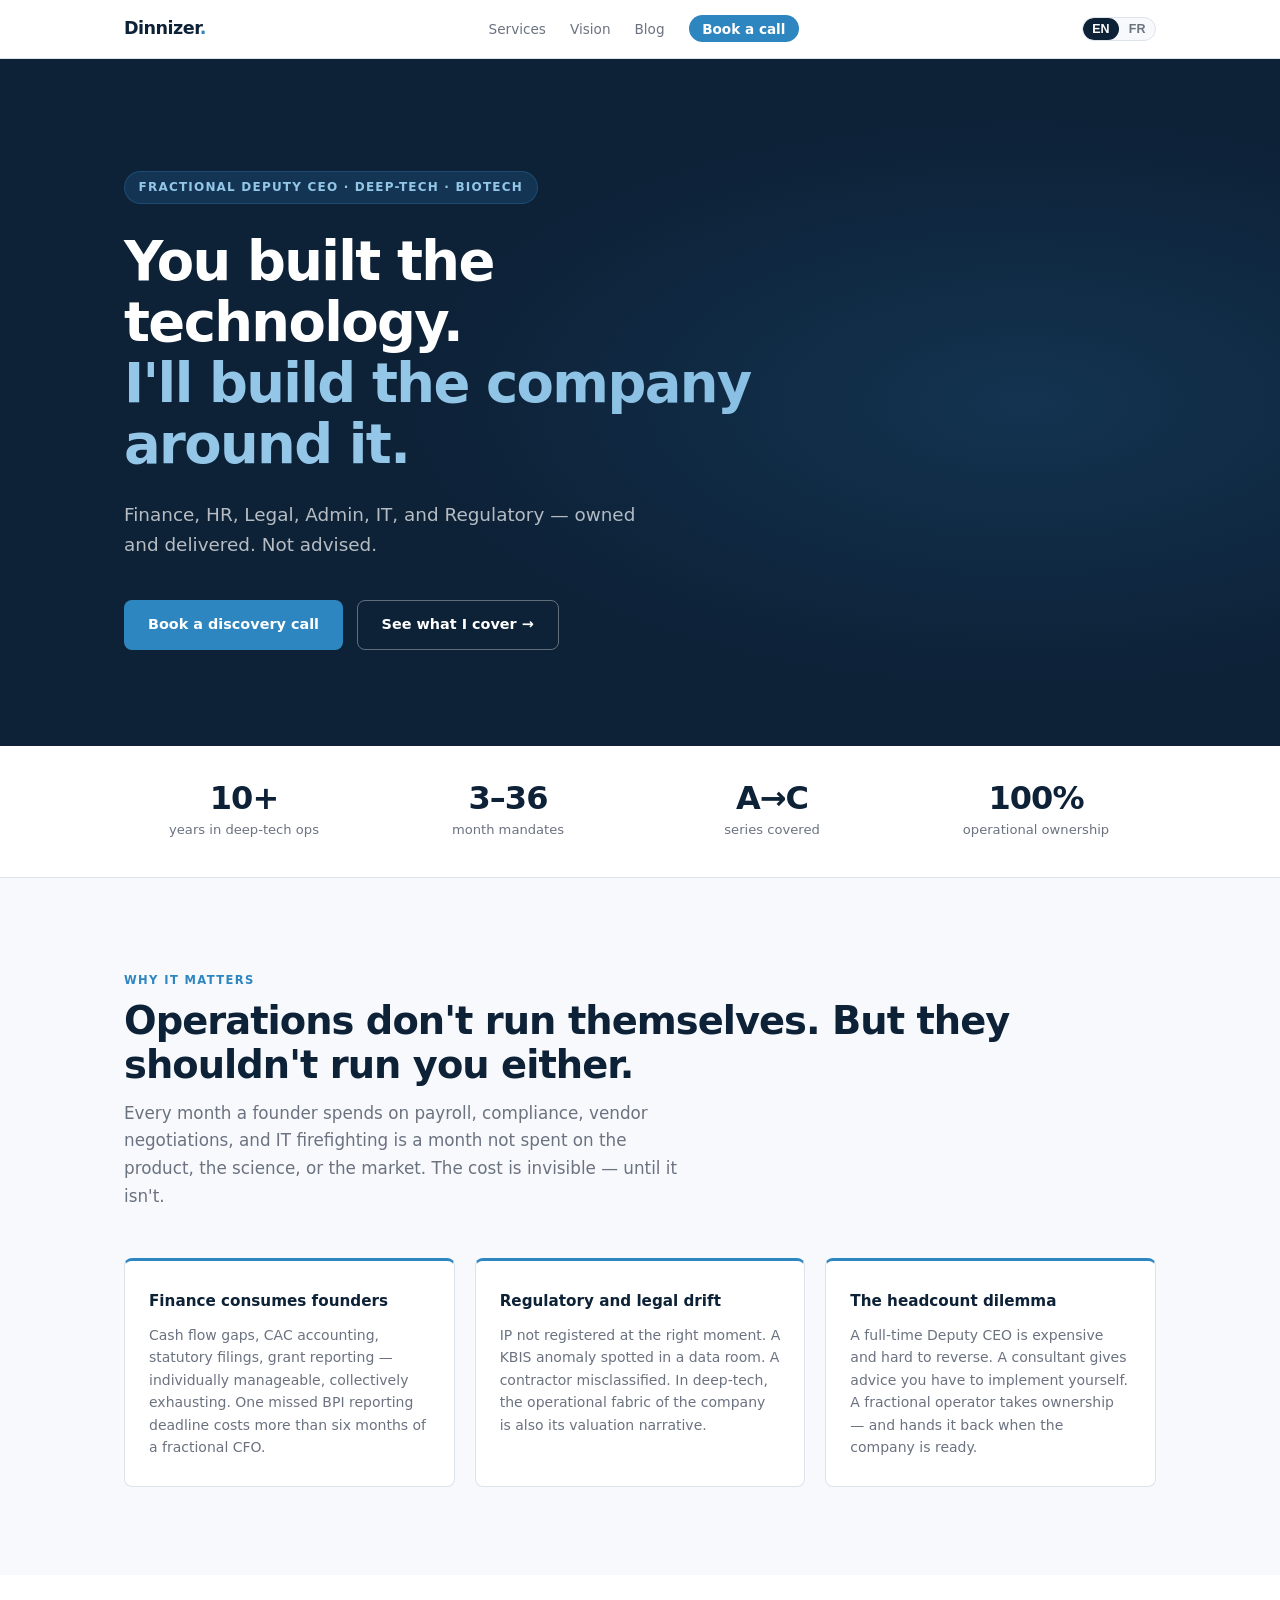
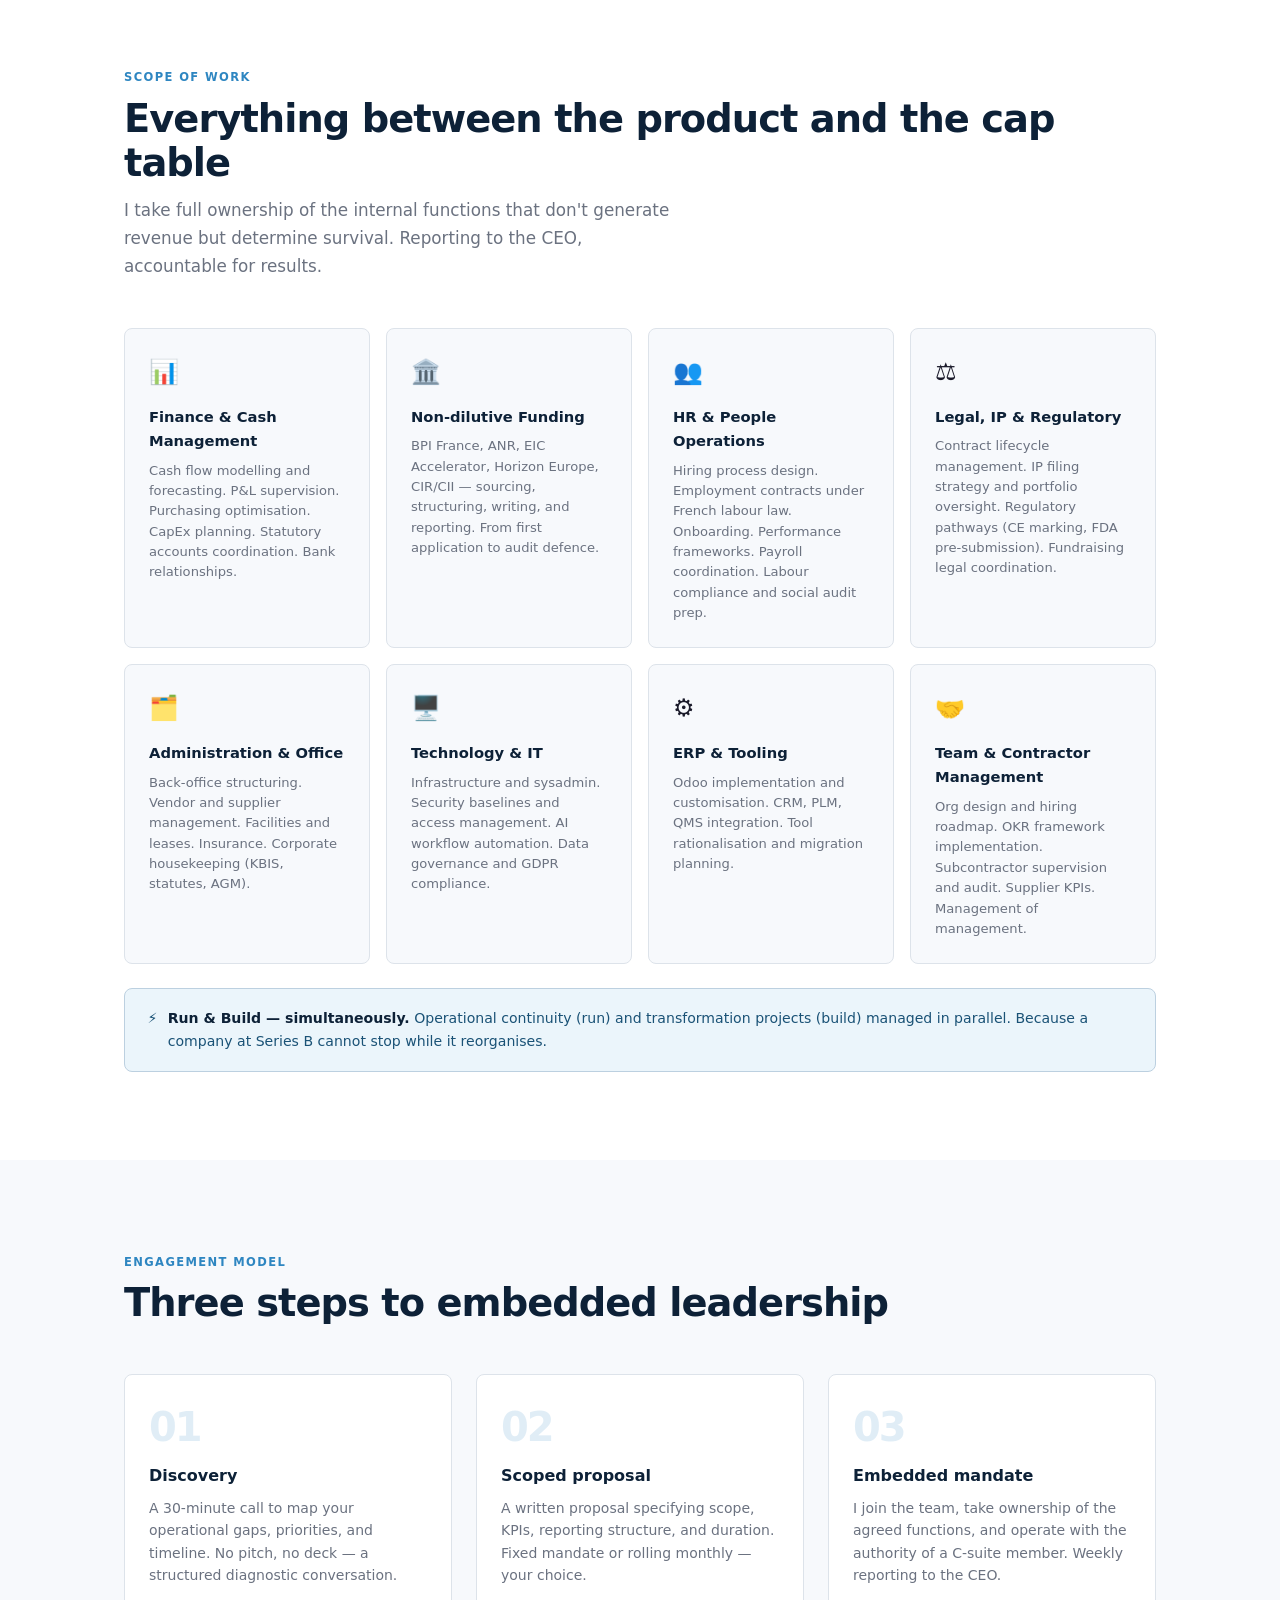
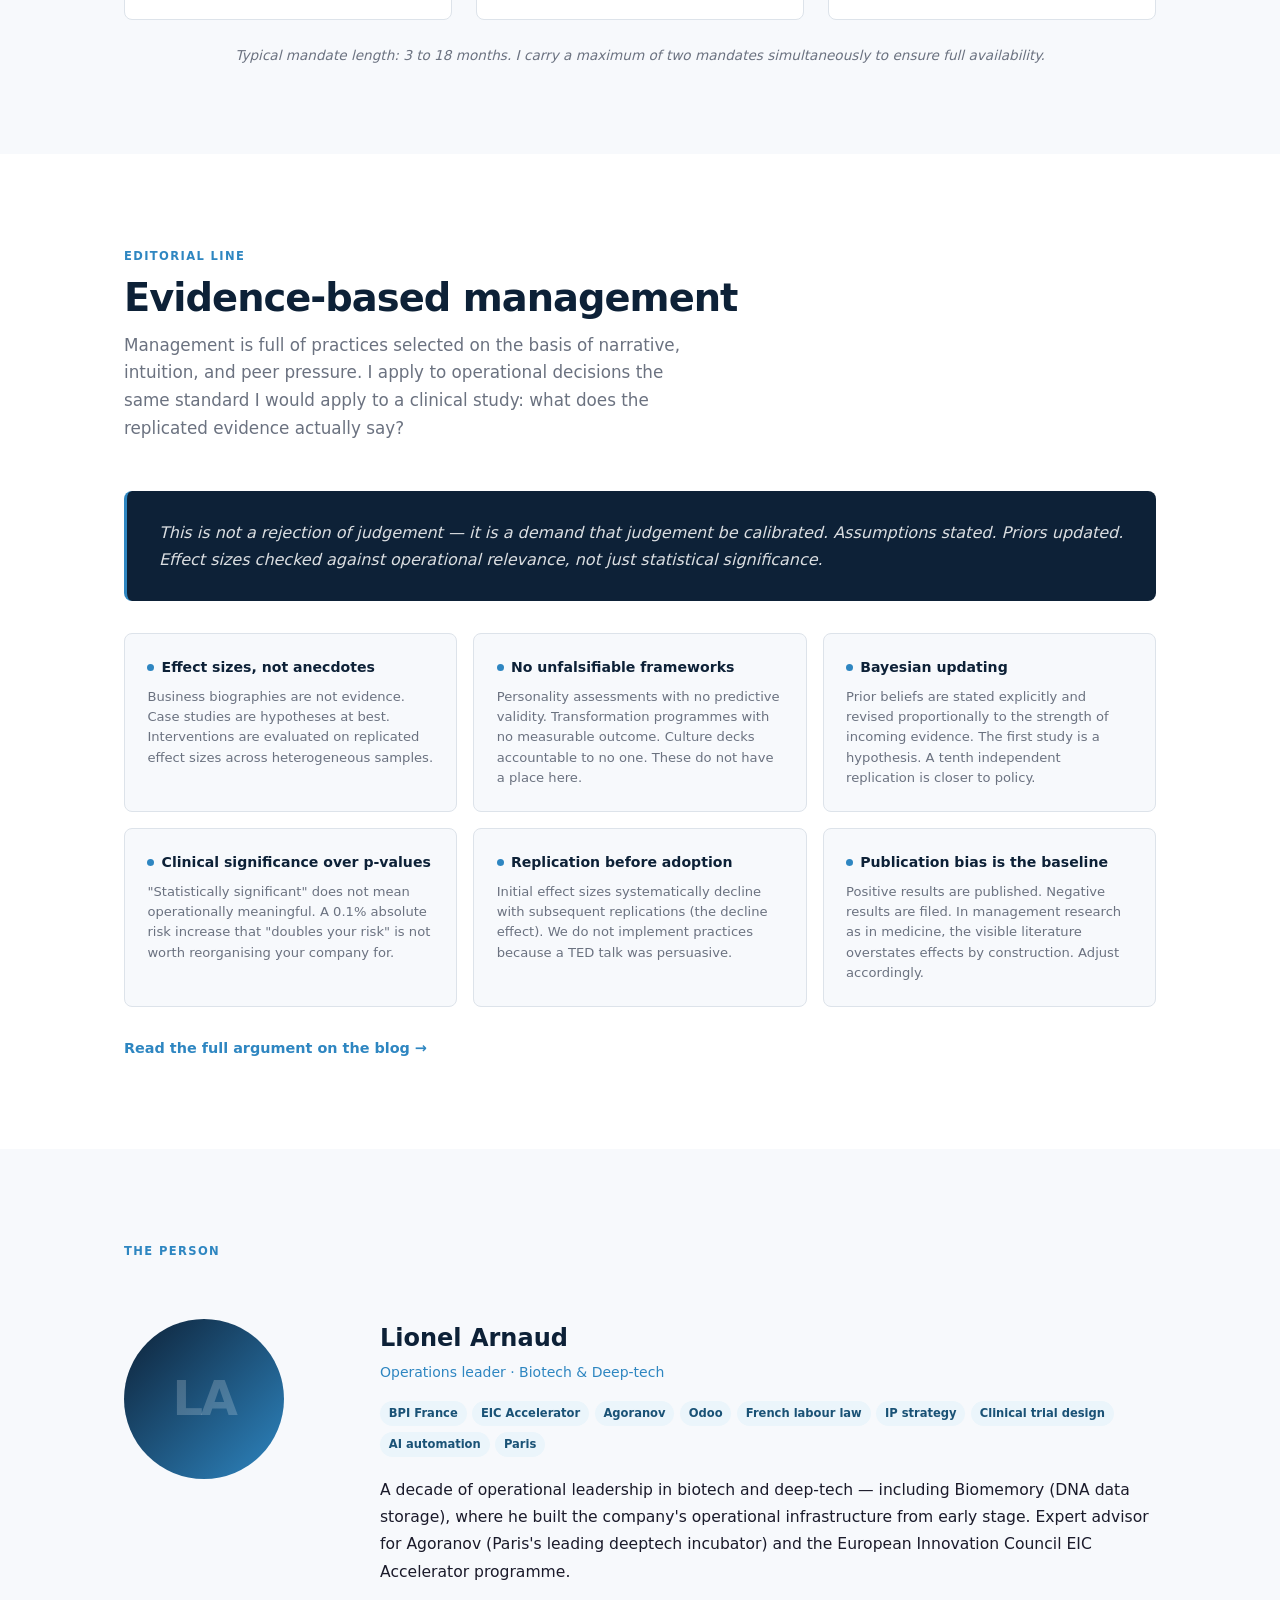
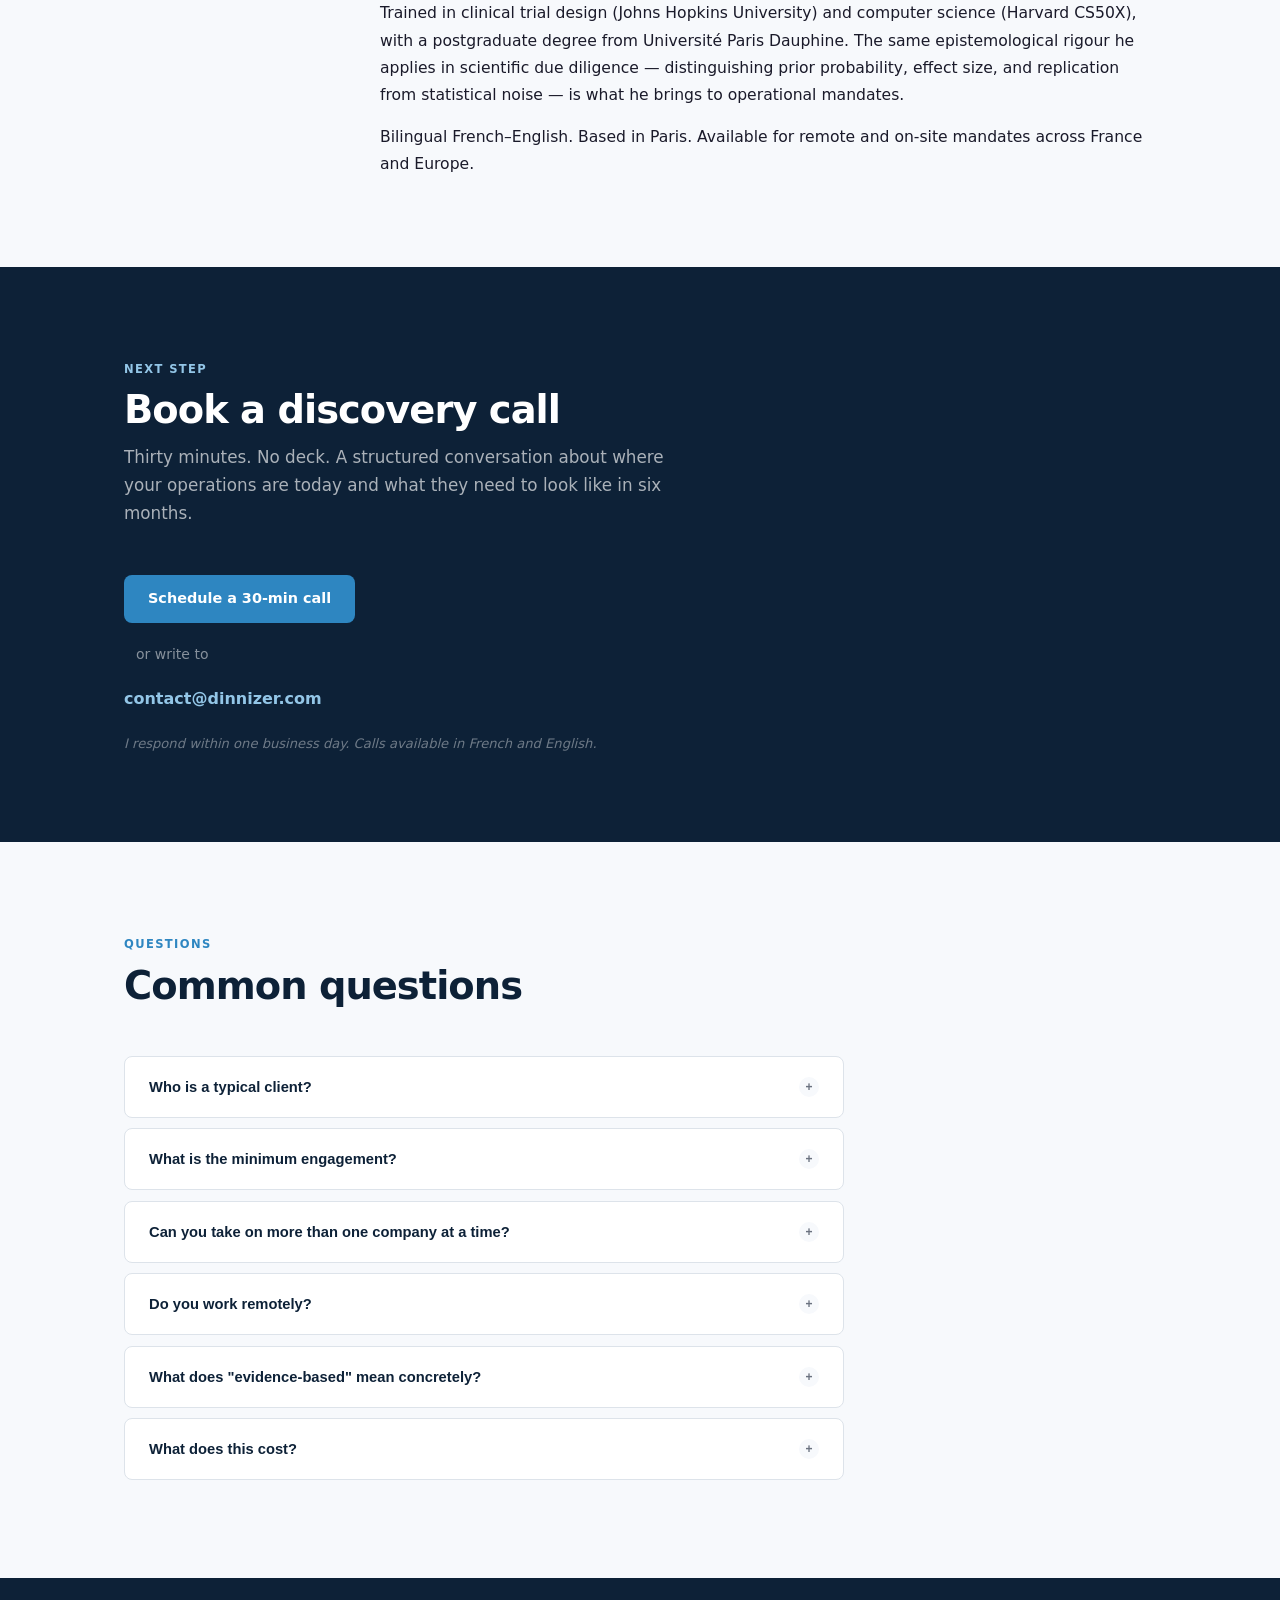
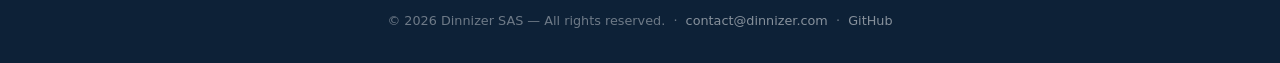
==== site/index.html @ cef00af8 "Initial public release of www.dinnizer.com Static bilingual (EN/FR) marketing site for Dinnizer SAS " ====
<!DOCTYPE html>
<html lang="en">
<head>
  <meta charset="UTF-8" />
  <meta name="viewport" content="width=device-width, initial-scale=1.0" />
  <meta name="description" content="Dinnizer — Fractional Deputy CEO for deep-tech and high-growth ventures. Finance, HR, Legal, Admin, IT — operational ownership, not advice." />
  <title data-i18n-title="page.home">Dinnizer — Fractional Deputy CEO for deep-tech</title>
  <link rel="stylesheet" href="css/style.css" />
  <link rel="icon" href="data:image/svg+xml,<svg xmlns='http://www.w3.org/2000/svg' viewBox='0 0 100 100'><rect width='100' height='100' rx='18' fill='%230D2137'/><text y='.88em' x='.1em' font-size='68' font-family='system-ui' font-weight='800' fill='%232E86C1'>D</text></svg>" />
  <meta property="og:title" content="Dinnizer — Fractional Deputy CEO" />
  <meta property="og:description" content="You built the technology. I'll build the company around it." />
  <meta property="og:type" content="website" />
  <meta property="og:url" content="https://www.dinnizer.com" />
</head>
<body>

<!-- ═══════════════════════════════ NAV ═══════════════════════════════ -->
<nav>
  <div class="nav-inner">
    <a class="nav-logo" href="/">Dinnizer<span>.</span></a>
    <ul class="nav-links" id="nav-links" role="list">
      <li><a href="#services" data-i18n="nav.services">Services</a></li>
      <li><a href="#vision"   data-i18n="nav.vision">Vision</a></li>
      <li><a href="blog/"     data-i18n="nav.blog">Blog</a></li>
      <li><a href="#book" class="nav-book" data-i18n="nav.book">Book a call</a></li>
    </ul>
    <div class="nav-actions">
      <div class="lang-toggle" role="group" aria-label="Language">
        <button data-lang="en" class="active" aria-pressed="true">EN</button>
        <button data-lang="fr" aria-pressed="false">FR</button>
      </div>
      <button class="nav-hamburger" aria-label="Menu" aria-expanded="false" aria-controls="nav-links">
        <span></span><span></span><span></span>
      </button>
    </div>
  </div>
</nav>

<!-- ═══════════════════════════════ HERO ══════════════════════════════ -->
<section id="hero">
  <div class="container">
    <span class="hero-label" data-i18n="hero.label">Fractional Deputy CEO · Deep-tech · Biotech</span>
    <h1>
      <span data-i18n="hero.h1a">You built the technology.</span><br>
      <span class="accent" data-i18n="hero.h1b">I'll build the company around it.</span>
    </h1>
    <p class="hero-sub" data-i18n="hero.sub">Finance, HR, Legal, Admin, IT, and Regulatory — owned and delivered. Not advised.</p>
    <div class="hero-ctas">
      <a href="#book"     class="btn btn-primary" data-i18n="hero.cta1">Book a discovery call</a>
      <a href="#services" class="btn btn-outline"  data-i18n="hero.cta2">See what I cover →</a>
    </div>
  </div>
</section>

<!-- ════════════════════════════ METRICS STRIP ════════════════════════ -->
<div id="metrics">
  <div class="container">
    <div class="metrics-grid">
      <div>
        <div class="metric-n" data-i18n="metrics.m1.n">10+</div>
        <div class="metric-l" data-i18n="metrics.m1.l">years in deep-tech ops</div>
      </div>
      <div>
        <div class="metric-n" data-i18n="metrics.m2.n">3–36</div>
        <div class="metric-l" data-i18n="metrics.m2.l">month mandates</div>
      </div>
      <div>
        <div class="metric-n" data-i18n="metrics.m3.n">A→C</div>
        <div class="metric-l" data-i18n="metrics.m3.l">series covered</div>
      </div>
      <div>
        <div class="metric-n" data-i18n="metrics.m4.n">100%</div>
        <div class="metric-l" data-i18n="metrics.m4.l">operational ownership</div>
      </div>
    </div>
  </div>
</div>

<!-- ════════════════════════════ THE PROBLEM ══════════════════════════ -->
<section id="problem">
  <div class="container">
    <div class="section-header">
      <span class="section-label" data-i18n="problem.label">Why it matters</span>
      <h2 data-i18n="problem.h2">Operations don't run themselves. But they shouldn't run you either.</h2>
      <p data-i18n="problem.intro">Every month a founder spends on payroll, compliance, vendor negotiations, and IT firefighting is a month not spent on the product, the science, or the market. The cost is invisible — until it isn't.</p>
    </div>
    <div class="problem-grid">
      <div class="problem-card">
        <h3 data-i18n="problem.p1.title">Finance consumes founders</h3>
        <p data-i18n="problem.p1.desc">Cash flow gaps, CAC accounting, statutory filings, grant reporting — individually manageable, collectively exhausting. One missed BPI reporting deadline costs more than six months of a fractional CFO.</p>
      </div>
      <div class="problem-card">
        <h3 data-i18n="problem.p2.title">Regulatory and legal drift</h3>
        <p data-i18n="problem.p2.desc">IP not registered at the right moment. A KBIS anomaly spotted in a data room. A contractor misclassified. In deep-tech, the operational fabric of the company is also its valuation narrative.</p>
      </div>
      <div class="problem-card">
        <h3 data-i18n="problem.p3.title">The headcount dilemma</h3>
        <p data-i18n="problem.p3.desc">A full-time Deputy CEO is expensive and hard to reverse. A consultant gives advice you have to implement yourself. A fractional operator takes ownership — and hands it back when the company is ready.</p>
      </div>
    </div>
  </div>
</section>

<!-- ═════════════════════════════ SERVICES ════════════════════════════ -->
<section id="services">
  <div class="container">
    <div class="section-header">
      <span class="section-label" data-i18n="services.label">Scope of work</span>
      <h2 data-i18n="services.h2">Everything between the product and the cap table</h2>
      <p data-i18n="services.intro">I take full ownership of the internal functions that don't generate revenue but determine survival. Reporting to the CEO, accountable for results.</p>
    </div>
    <div class="services-grid">
      <div class="service-card">
        <span class="service-icon">📊</span>
        <h3 data-i18n="services.s1.title">Finance & Cash Management</h3>
        <p data-i18n="services.s1.desc">Cash flow modelling and forecasting. P&L supervision. Purchasing optimisation. CapEx planning. Statutory accounts coordination. Bank relationships.</p>
      </div>
      <div class="service-card">
        <span class="service-icon">🏛️</span>
        <h3 data-i18n="services.s2.title">Non-dilutive Funding</h3>
        <p data-i18n="services.s2.desc">BPI France, ANR, EIC Accelerator, Horizon Europe, CIR/CII — sourcing, structuring, writing, and reporting. From first application to audit defence.</p>
      </div>
      <div class="service-card">
        <span class="service-icon">👥</span>
        <h3 data-i18n="services.s3.title">HR & People Operations</h3>
        <p data-i18n="services.s3.desc">Hiring process design. Employment contracts under French labour law. Onboarding. Performance frameworks. Payroll coordination. Labour compliance and social audit prep.</p>
      </div>
      <div class="service-card">
        <span class="service-icon">⚖️</span>
        <h3 data-i18n="services.s4.title">Legal, IP & Regulatory</h3>
        <p data-i18n="services.s4.desc">Contract lifecycle management. IP filing strategy and portfolio oversight. Regulatory pathways (CE marking, FDA pre-submission). Fundraising legal coordination.</p>
      </div>
      <div class="service-card">
        <span class="service-icon">🗂️</span>
        <h3 data-i18n="services.s5.title">Administration & Office</h3>
        <p data-i18n="services.s5.desc">Back-office structuring. Vendor and supplier management. Facilities and leases. Insurance. Corporate housekeeping (KBIS, statutes, AGM).</p>
      </div>
      <div class="service-card">
        <span class="service-icon">🖥️</span>
        <h3 data-i18n="services.s6.title">Technology & IT</h3>
        <p data-i18n="services.s6.desc">Infrastructure and sysadmin. Security baselines and access management. AI workflow automation. Data governance and GDPR compliance.</p>
      </div>
      <div class="service-card">
        <span class="service-icon">⚙️</span>
        <h3 data-i18n="services.s7.title">ERP & Tooling</h3>
        <p data-i18n="services.s7.desc">Odoo implementation and customisation. CRM, PLM, QMS integration. Tool rationalisation and migration planning.</p>
      </div>
      <div class="service-card">
        <span class="service-icon">🤝</span>
        <h3 data-i18n="services.s8.title">Team & Contractor Management</h3>
        <p data-i18n="services.s8.desc">Org design and hiring roadmap. OKR framework implementation. Subcontractor supervision and audit. Supplier KPIs. Management of management.</p>
      </div>
    </div>
    <div class="run-build">
      <span>⚡</span>
      <span data-i18n="services.runbuild" data-i18n-html><strong>Run &amp; Build — simultaneously.</strong> Operational continuity (run) and transformation projects (build) managed in parallel. Because a company at Series B cannot stop while it reorganises.</span>
    </div>
  </div>
</section>

<!-- ═══════════════════════════ HOW IT WORKS ═════════════════════════ -->
<section id="how">
  <div class="container">
    <div class="section-header">
      <span class="section-label" data-i18n="how.label">Engagement model</span>
      <h2 data-i18n="how.h2">Three steps to embedded leadership</h2>
    </div>
    <div class="how-grid">
      <div class="how-step">
        <div class="how-step-n" data-i18n="how.step1.n">01</div>
        <h3 data-i18n="how.step1.t">Discovery</h3>
        <p data-i18n="how.step1.d">A 30-minute call to map your operational gaps, priorities, and timeline. No pitch, no deck — a structured diagnostic conversation.</p>
      </div>
      <div class="how-step">
        <div class="how-step-n" data-i18n="how.step2.n">02</div>
        <h3 data-i18n="how.step2.t">Scoped proposal</h3>
        <p data-i18n="how.step2.d">A written proposal specifying scope, KPIs, reporting structure, and duration. Fixed mandate or rolling monthly — your choice.</p>
      </div>
      <div class="how-step">
        <div class="how-step-n" data-i18n="how.step3.n">03</div>
        <h3 data-i18n="how.step3.t">Embedded mandate</h3>
        <p data-i18n="how.step3.d">I join the team, take ownership of the agreed functions, and operate with the authority of a C-suite member. Weekly reporting to the CEO.</p>
      </div>
    </div>
    <p class="how-note" data-i18n="how.note">Typical mandate length: 3 to 18 months. I carry a maximum of two mandates simultaneously to ensure full availability.</p>
  </div>
</section>

<!-- ══════════════════════════════ VISION ════════════════════════════ -->
<section id="vision">
  <div class="container">
    <div class="section-header">
      <span class="section-label" data-i18n="vision.label">Editorial line</span>
      <h2 data-i18n="vision.h2">Evidence-based management</h2>
      <p data-i18n="vision.intro">Management is full of practices selected on the basis of narrative, intuition, and peer pressure. I apply to operational decisions the same standard I would apply to a clinical study: what does the replicated evidence actually say?</p>
    </div>
    <blockquote class="vision-manifesto" data-i18n="vision.manifesto">
      This is not a rejection of judgement — it is a demand that judgement be calibrated. Assumptions stated. Priors updated. Effect sizes checked against operational relevance, not just statistical significance.
    </blockquote>
    <div class="vision-grid">
      <div class="vision-point">
        <h3 data-i18n="vision.v1.title">Effect sizes, not anecdotes</h3>
        <p data-i18n="vision.v1.desc">Business biographies are not evidence. Case studies are hypotheses at best. Interventions are evaluated on replicated effect sizes across heterogeneous samples.</p>
      </div>
      <div class="vision-point">
        <h3 data-i18n="vision.v2.title">No unfalsifiable frameworks</h3>
        <p data-i18n="vision.v2.desc">Personality assessments with no predictive validity. Transformation programmes with no measurable outcome. Culture decks accountable to no one. These do not have a place here.</p>
      </div>
      <div class="vision-point">
        <h3 data-i18n="vision.v3.title">Bayesian updating</h3>
        <p data-i18n="vision.v3.desc">Prior beliefs are stated explicitly and revised proportionally to the strength of incoming evidence. The first study is a hypothesis. A tenth independent replication is closer to policy.</p>
      </div>
      <div class="vision-point">
        <h3 data-i18n="vision.v4.title">Clinical significance over p-values</h3>
        <p data-i18n="vision.v4.desc">"Statistically significant" does not mean operationally meaningful. A 0.1% absolute risk increase that "doubles your risk" is not worth reorganising your company for.</p>
      </div>
      <div class="vision-point">
        <h3 data-i18n="vision.v5.title">Replication before adoption</h3>
        <p data-i18n="vision.v5.desc">Initial effect sizes systematically decline with subsequent replications (the decline effect). We do not implement practices because a TED talk was persuasive.</p>
      </div>
      <div class="vision-point">
        <h3 data-i18n="vision.v6.title">Publication bias is the baseline</h3>
        <p data-i18n="vision.v6.desc">Positive results are published. Negative results are filed. In management research as in medicine, the visible literature overstates effects by construction. Adjust accordingly.</p>
      </div>
    </div>
    <div class="vision-blog-link">
      <a href="blog/evidence-based-management/" data-i18n="vision.blog_link">Read the full argument on the blog →</a>
    </div>
  </div>
</section>

<!-- ═══════════════════════════════ ABOUT ════════════════════════════ -->
<section id="about">
  <div class="container">
    <div class="section-header">
      <span class="section-label" data-i18n="about.label">The person</span>
    </div>
    <div class="about-grid">
      <div>
        <div class="about-avatar" aria-hidden="true">LA</div>
      </div>
      <div>
        <div class="about-name" data-i18n="about.h2">Lionel Arnaud</div>
        <div class="about-role" data-i18n="about.role">Operations leader · Biotech & Deep-tech</div>
        <div class="about-tags">
          <span class="tag">BPI France</span>
          <span class="tag">EIC Accelerator</span>
          <span class="tag">Agoranov</span>
          <span class="tag">Odoo</span>
          <span class="tag">French labour law</span>
          <span class="tag">IP strategy</span>
          <span class="tag">Clinical trial design</span>
          <span class="tag">AI automation</span>
          <span class="tag">Paris</span>
        </div>
        <div class="about-bio">
          <p data-i18n="about.bio1">A decade of operational leadership in biotech and deep-tech — including Biomemory (DNA data storage), where he built the company's operational infrastructure from early stage. Expert advisor for Agoranov (Paris's leading deeptech incubator) and the European Innovation Council EIC Accelerator programme.</p>
          <p data-i18n="about.bio2">Trained in clinical trial design (Johns Hopkins University) and computer science (Harvard CS50X), with a postgraduate degree from Université Paris Dauphine. The same epistemological rigour he applies in scientific due diligence — distinguishing prior probability, effect size, and replication from statistical noise — is what he brings to operational mandates.</p>
          <p data-i18n="about.bio3">Bilingual French–English. Based in Paris. Available for remote and on-site mandates across France and Europe.</p>
        </div>
      </div>
    </div>
  </div>
</section>

<!-- ═══════════════════════════════ BOOK ══════════════════════════════ -->
<section id="book">
  <div class="container">
    <div class="section-header">
      <span class="section-label" data-i18n="book.label">Next step</span>
      <h2 data-i18n="book.h2">Book a discovery call</h2>
      <p data-i18n="book.intro">Thirty minutes. No deck. A structured conversation about where your operations are today and what they need to look like in six months.</p>
    </div>

    <!-- Cal.com inline embed — activated once CAL_LINK is set in i18n.js -->
    <div id="cal-inline"></div>

    <!-- Fallback shown when Cal.com is not yet configured -->
    <div id="cal-fallback" style="display:none;">
      <!--
        ╔══════════════════════════════════════════════════════════════════╗
        ║  TO ACTIVATE THE CALENDAR EMBED:                                ║
        ║  1. Create a free account at https://cal.com                    ║
        ║  2. Create a "Discovery call — 30 min" event type               ║
        ║  3. Copy your booking link (e.g. cal.com/dinnizer/discovery)    ║
        ║  4. Set CAL_LINK in site/js/i18n.js to your actual username     ║
        ║     e.g.  const CAL_LINK = "dinnizer/discovery-30min";          ║
        ║  5. Run ./deploy.sh                                              ║
        ╚══════════════════════════════════════════════════════════════════╝
      -->
      <a href="https://cal.com/dinnizer" class="btn btn-primary" target="_blank" rel="noopener" data-i18n="book.cta">
        Schedule a 30-min call
      </a>
      <div class="book-or" data-i18n="book.or">or write to</div>
      <a href="mailto:contact@dinnizer.com" class="book-email">contact@dinnizer.com</a>
      <span class="book-note" data-i18n="book.note">I respond within one business day. Calls available in French and English.</span>
    </div>
  </div>
</section>

<!-- ═══════════════════════════════ FAQ ═══════════════════════════════ -->
<section id="faq">
  <div class="container">
    <div class="section-header">
      <span class="section-label" data-i18n="faq.label">Questions</span>
      <h2 data-i18n="faq.h2">Common questions</h2>
    </div>
    <ul class="faq-list" role="list">
      <li class="faq-item">
        <button class="faq-question" aria-expanded="false">
          <span data-i18n="faq.q1">Who is a typical client?</span>
          <span class="faq-icon" aria-hidden="true">+</span>
        </button>
        <div class="faq-answer" data-i18n="faq.a1">Series A to C deep-tech or biotech ventures — typically 10 to 80 people — where the CEO is doing operational work that should be delegated but where hiring a full-time C-suite is premature or undesirable.</div>
      </li>
      <li class="faq-item">
        <button class="faq-question" aria-expanded="false">
          <span data-i18n="faq.q2">What is the minimum engagement?</span>
          <span class="faq-icon" aria-hidden="true">+</span>
        </button>
        <div class="faq-answer" data-i18n="faq.a2">3 months. Most mandates run 9 to 18 months. The goal is always to make myself redundant: build the process, train the team, hand over.</div>
      </li>
      <li class="faq-item">
        <button class="faq-question" aria-expanded="false">
          <span data-i18n="faq.q3">Can you take on more than one company at a time?</span>
          <span class="faq-icon" aria-hidden="true">+</span>
        </button>
        <div class="faq-answer" data-i18n="faq.a3">Maximum two mandates simultaneously, to preserve genuine availability. One mandate in deep focus is possible on request.</div>
      </li>
      <li class="faq-item">
        <button class="faq-question" aria-expanded="false">
          <span data-i18n="faq.q4">Do you work remotely?</span>
          <span class="faq-icon" aria-hidden="true">+</span>
        </button>
        <div class="faq-answer" data-i18n="faq.a4">Both. I embed on-site for the first weeks of any mandate and adapt to the rhythm of the team thereafter. On-site availability: Paris region. Remote: anywhere.</div>
      </li>
      <li class="faq-item">
        <button class="faq-question" aria-expanded="false">
          <span data-i18n="faq.q5">What does "evidence-based" mean concretely?</span>
          <span class="faq-icon" aria-hidden="true">+</span>
        </button>
        <div class="faq-answer" data-i18n="faq.a5">It means I will not implement a management framework because it is fashionable. I will not recommend a tool because a conference speaker praised it. Decisions are grounded in replicated evidence, stated assumptions, and measurable outcomes. More on the blog.</div>
      </li>
      <li class="faq-item">
        <button class="faq-question" aria-expanded="false">
          <span data-i18n="faq.q6">What does this cost?</span>
          <span class="faq-icon" aria-hidden="true">+</span>
        </button>
        <div class="faq-answer" data-i18n="faq.a6">Pricing is structured as a monthly retainer proportional to scope and time commitment. Contact me for a scoped proposal — the discovery call is free.</div>
      </li>
    </ul>
  </div>
</section>

<!-- ════════════════════════ TUI STACK (hidden) ═══════════════════════ -->
<section id="tui-stack">
  <div class="container">
    <div class="section-header">
      <span class="section-label" data-i18n="tui.label">Coming soon</span>
      <h2 data-i18n="tui.h2">OpenClaw — Internal Management OS</h2>
      <p data-i18n="tui.intro">A full company operating stack built in TUI/CLI. Data owned, portable, and available to train private AI models. Because your company's operational data should never live in a vendor's cloud.</p>
    </div>
  </div>
</section>

<!-- ═══════════════════════════════ FOOTER ════════════════════════════ -->
<footer>
  <div class="container">
    <span data-i18n="footer.copy">© 2026 Dinnizer SAS — All rights reserved.</span>
    &nbsp;·&nbsp;
    <a href="mailto:contact@dinnizer.com">contact@dinnizer.com</a>
    &nbsp;·&nbsp;
    <a href="https://github.com/djspatule/dinnizer-website" target="_blank" rel="noopener">GitHub</a>
  </div>
</footer>

<script src="js/i18n.js"></script>
</body>
</html>
---- site/css/style.css ----
/* ===== Design tokens ===== */
:root {
  --navy:    #0D2137;
  --blue:    #1A5276;
  --sky:     #2E86C1;
  --sky-lt:  #5DADE2;
  --bg:      #F7F9FC;
  --surface: #FFFFFF;
  --text:    #1A1A2A;
  --muted:   #6B7280;
  --border:  #DDE3EA;
  --tag-bg:  #EBF5FB;
  --shadow:  0 1px 3px rgba(13,33,55,.06), 0 4px 12px rgba(13,33,55,.08);
  --shadow-lg: 0 8px 32px rgba(13,33,55,.12);

  --font: system-ui,'Segoe UI',Helvetica,Arial,sans-serif;
  --font-mono: ui-monospace,'Cascadia Code',monospace;
  --max-w: 1080px;
  --r: 8px;
  --t: 200ms ease;
}

*,*::before,*::after{box-sizing:border-box;margin:0;padding:0;}
html{scroll-behavior:smooth;font-size:16px;}
body{font-family:var(--font);background:var(--bg);color:var(--text);line-height:1.65;-webkit-font-smoothing:antialiased;}
img{max-width:100%;display:block;}
a{color:var(--sky);text-decoration:none;}
a:hover{text-decoration:underline;}

/* ─── Layout ─── */
.container{max-width:var(--max-w);margin:0 auto;padding:0 1.5rem;}
section{padding:5.5rem 0;}

/* ─── Nav ─── */
nav{
  position:sticky;top:0;z-index:200;
  background:rgba(255,255,255,.95);backdrop-filter:blur(8px);
  border-bottom:1px solid var(--border);
}
.nav-inner{
  max-width:var(--max-w);margin:0 auto;padding:0 1.5rem;
  display:flex;align-items:center;justify-content:space-between;
  height:58px;gap:1rem;
}
.nav-logo{
  font-size:1.1rem;font-weight:800;color:var(--navy);
  letter-spacing:-.03em;text-decoration:none;flex-shrink:0;
}
.nav-logo span{color:var(--sky);}
.nav-links{display:flex;align-items:center;gap:1.5rem;list-style:none;}
.nav-links a{font-size:.85rem;font-weight:500;color:var(--muted);transition:color var(--t);text-decoration:none;}
.nav-links a:hover{color:var(--navy);}
.nav-book{
  background:var(--sky);color:#fff !important;
  padding:.35rem .85rem;border-radius:20px;font-weight:600 !important;
  transition:background var(--t) !important;
}
.nav-book:hover{background:var(--blue) !important;text-decoration:none !important;}
.nav-actions{display:flex;align-items:center;gap:.6rem;}
.lang-toggle{
  display:flex;align-items:center;
  background:var(--bg);border:1px solid var(--border);
  border-radius:20px;overflow:hidden;
}
.lang-toggle button{
  background:none;border:none;cursor:pointer;
  padding:.28rem .6rem;font-size:.78rem;color:var(--muted);font-weight:600;
  transition:all var(--t);
}
.lang-toggle button.active{background:var(--navy);color:#fff;border-radius:20px;}
.nav-hamburger{
  display:none;flex-direction:column;gap:4px;
  background:none;border:none;cursor:pointer;padding:4px;
}
.nav-hamburger span{display:block;width:20px;height:2px;background:var(--navy);border-radius:2px;transition:var(--t);}

/* ─── Section labels / headers ─── */
.section-label{
  display:inline-block;font-size:.72rem;font-weight:700;
  letter-spacing:.12em;text-transform:uppercase;
  color:var(--sky);margin-bottom:.6rem;
}
.section-header{margin-bottom:3rem;}
.section-header h2{
  font-size:clamp(1.6rem,3vw,2.4rem);font-weight:800;
  color:var(--navy);letter-spacing:-.025em;line-height:1.15;margin-bottom:.75rem;
}
.section-header p{color:var(--muted);max-width:560px;font-size:1.05rem;line-height:1.65;}

/* ─── Buttons ─── */
.btn{
  display:inline-flex;align-items:center;gap:.4rem;
  padding:.75rem 1.5rem;border-radius:var(--r);
  font-size:.9rem;font-weight:600;cursor:pointer;
  transition:all var(--t);text-decoration:none;border:none;
}
.btn-primary{background:var(--sky);color:#fff;}
.btn-primary:hover{background:var(--blue);text-decoration:none;}
.btn-outline{background:transparent;color:#fff;border:1.5px solid rgba(255,255,255,.35);}
.btn-outline:hover{background:rgba(255,255,255,.1);text-decoration:none;}
.btn-navy{background:var(--navy);color:#fff;}
.btn-navy:hover{background:#061422;text-decoration:none;}

/* ─── Hero ─── */
#hero{
  background:var(--navy);color:#fff;
  padding:7rem 0 6rem;
  position:relative;overflow:hidden;
}
#hero::before{
  content:'';position:absolute;inset:0;
  background:radial-gradient(ellipse 70% 60% at 80% 50%, rgba(46,134,193,.18) 0%, transparent 70%);
  pointer-events:none;
}
.hero-label{
  display:inline-flex;align-items:center;gap:.5rem;
  background:rgba(46,134,193,.2);color:#93C6E7;
  font-size:.75rem;font-weight:700;letter-spacing:.1em;text-transform:uppercase;
  padding:.35rem .85rem;border-radius:20px;margin-bottom:1.75rem;
  border:1px solid rgba(46,134,193,.3);
}
#hero h1{
  font-size:clamp(2rem,4.8vw,3.4rem);font-weight:800;
  line-height:1.12;letter-spacing:-.03em;
  margin-bottom:1.5rem;max-width:680px;
}
#hero h1 .accent{color:#93C6E7;}
#hero .hero-sub{
  font-size:1.15rem;color:rgba(255,255,255,.7);
  max-width:520px;margin-bottom:2.5rem;line-height:1.65;
}
.hero-ctas{display:flex;gap:.85rem;flex-wrap:wrap;}

/* ─── Metrics strip ─── */
#metrics{
  background:var(--surface);border-bottom:1px solid var(--border);
  padding:2.25rem 0;
}
.metrics-grid{
  display:grid;grid-template-columns:repeat(4,1fr);
  gap:1.5rem;text-align:center;
}
.metric-n{
  font-size:2rem;font-weight:800;color:var(--navy);
  letter-spacing:-.03em;line-height:1;
}
.metric-l{font-size:.82rem;color:var(--muted);margin-top:.3rem;font-weight:500;}
.metric-divider{width:1px;background:var(--border);margin:auto;}

/* ─── Problem section ─── */
#problem{background:var(--bg);}
.problem-grid{
  display:grid;grid-template-columns:repeat(3,1fr);
  gap:1.25rem;margin-top:2.5rem;
}
.problem-card{
  background:var(--surface);border:1px solid var(--border);
  border-radius:var(--r);padding:1.75rem 1.5rem;
  border-top:3px solid var(--sky);
}
.problem-card h3{
  font-size:.95rem;font-weight:700;color:var(--navy);
  margin-bottom:.6rem;
}
.problem-card p{font-size:.875rem;color:var(--muted);line-height:1.6;}

/* ─── Services ─── */
#services{background:var(--surface);}
.services-grid{
  display:grid;grid-template-columns:repeat(auto-fill,minmax(240px,1fr));
  gap:1rem;
}
.service-card{
  background:var(--bg);border:1px solid var(--border);
  border-radius:var(--r);padding:1.5rem;
  transition:box-shadow var(--t),border-color var(--t),background var(--t);
}
.service-card:hover{
  background:var(--surface);box-shadow:var(--shadow);
  border-color:#b8cfe0;
}
.service-icon{font-size:1.5rem;margin-bottom:.75rem;display:block;}
.service-card h3{font-size:.92rem;font-weight:700;color:var(--navy);margin-bottom:.45rem;}
.service-card p{font-size:.82rem;color:var(--muted);line-height:1.55;}
.run-build{
  margin-top:1.5rem;background:var(--tag-bg);border:1px solid #bcd0e0;
  border-radius:var(--r);padding:1.1rem 1.4rem;
  font-size:.88rem;color:var(--blue);display:flex;gap:.65rem;align-items:flex-start;
}
.run-build strong{color:var(--navy);}

/* ─── How it works ─── */
#how{background:var(--bg);}
.how-grid{
  display:grid;grid-template-columns:repeat(3,1fr);
  gap:1.5rem;margin-top:2.5rem;
}
.how-step{
  background:var(--surface);border:1px solid var(--border);
  border-radius:var(--r);padding:2rem 1.5rem;
  position:relative;
}
.how-step-n{
  font-size:2.5rem;font-weight:900;color:rgba(46,134,193,.15);
  line-height:1;margin-bottom:1rem;letter-spacing:-.05em;
}
.how-step h3{font-size:1rem;font-weight:700;color:var(--navy);margin-bottom:.5rem;}
.how-step p{font-size:.875rem;color:var(--muted);line-height:1.6;}
.how-connector{
  display:none; /* shown via grid gap */
}
.how-note{
  margin-top:1.5rem;text-align:center;font-size:.85rem;
  color:var(--muted);font-style:italic;
}

/* ─── Vision ─── */
#vision{background:var(--surface);}
.vision-manifesto{
  background:var(--navy);color:rgba(255,255,255,.85);
  border-radius:var(--r);padding:1.75rem 2rem;
  font-size:1rem;line-height:1.7;margin-bottom:2rem;
  font-style:italic;border-left:3px solid var(--sky);
}
.vision-grid{
  display:grid;grid-template-columns:repeat(3,1fr);
  gap:1rem;
}
.vision-point{
  background:var(--bg);border:1px solid var(--border);
  border-radius:var(--r);padding:1.4rem 1.4rem;
}
.vision-point h3{
  font-size:.88rem;font-weight:700;color:var(--navy);
  margin-bottom:.45rem;display:flex;align-items:center;gap:.45rem;
}
.vision-point h3::before{
  content:'';flex-shrink:0;width:7px;height:7px;
  border-radius:50%;background:var(--sky);
}
.vision-point p{font-size:.82rem;color:var(--muted);line-height:1.55;}
.vision-blog-link{margin-top:1.75rem;}
.vision-blog-link a{color:var(--sky);font-weight:600;font-size:.9rem;}

/* ─── About ─── */
#about{background:var(--bg);}
.about-grid{
  display:grid;grid-template-columns:200px 1fr;
  gap:3.5rem;align-items:start;
}
.about-avatar{
  width:160px;height:160px;border-radius:50%;
  background:linear-gradient(135deg,var(--navy) 0%,var(--sky) 100%);
  display:flex;align-items:center;justify-content:center;
  font-size:3rem;font-weight:900;color:rgba(255,255,255,.2);
  letter-spacing:-.05em;
  flex-shrink:0;
}
.about-name{font-size:1.5rem;font-weight:800;color:var(--navy);margin-bottom:.2rem;}
.about-role{font-size:.875rem;color:var(--sky);font-weight:500;margin-bottom:1rem;}
.about-tags{display:flex;flex-wrap:wrap;gap:.35rem;margin-bottom:1.25rem;}
.tag{
  background:var(--tag-bg);color:var(--blue);
  font-size:.72rem;font-weight:600;
  padding:.2rem .55rem;border-radius:20px;
}
.about-bio p{font-size:.975rem;line-height:1.75;color:var(--text);}
.about-bio p+p{margin-top:.9rem;}

/* ─── Booking section ─── */
#book{
  background:var(--navy);color:#fff;
  padding:5.5rem 0;
}
#book .section-label{color:#93C6E7;}
#book .section-header h2{color:#fff;}
#book .section-header p{color:rgba(255,255,255,.65);}
#cal-inline{
  width:100%;min-height:540px;
  background:var(--surface);border-radius:var(--r);
  margin-top:2rem;overflow:hidden;
}
#cal-fallback{
  margin-top:2rem;
  display:flex;flex-direction:column;align-items:flex-start;gap:1.25rem;
}
.book-or{
  display:flex;align-items:center;gap:.75rem;
  font-size:.875rem;color:rgba(255,255,255,.5);
}
.book-or::before,.book-or::after{
  content:'';flex:1;height:1px;background:rgba(255,255,255,.15);
  max-width:60px;
}
.book-email{
  color:#93C6E7;font-size:1rem;font-weight:600;
  transition:color var(--t);
}
.book-email:hover{color:#fff;}
.book-note{font-size:.82rem;color:rgba(255,255,255,.4);font-style:italic;}

/* ─── FAQ ─── */
#faq{background:var(--bg);}
.faq-list{list-style:none;max-width:720px;}
.faq-item{
  background:var(--surface);border:1px solid var(--border);
  border-radius:var(--r);margin-bottom:.65rem;overflow:hidden;
}
.faq-question{
  width:100%;background:none;border:none;cursor:pointer;
  padding:1.25rem 1.5rem;text-align:left;
  display:flex;justify-content:space-between;align-items:center;gap:1rem;
  font-size:.92rem;font-weight:600;color:var(--navy);
  transition:color var(--t);
}
.faq-question:hover{color:var(--sky);}
.faq-icon{
  flex-shrink:0;width:20px;height:20px;
  border-radius:50%;background:var(--bg);
  display:flex;align-items:center;justify-content:center;
  font-size:.75rem;color:var(--muted);
  transition:transform var(--t),background var(--t);
}
.faq-item.open .faq-icon{transform:rotate(45deg);background:var(--sky);color:#fff;}
.faq-answer{
  display:none;padding:0 1.5rem 1.25rem;
  font-size:.875rem;color:var(--muted);line-height:1.65;
}
.faq-item.open .faq-answer{display:block;}

/* ─── Blog ─── */
.blog-list{list-style:none;display:flex;flex-direction:column;gap:1rem;}
.blog-item{
  background:var(--surface);border:1px solid var(--border);
  border-radius:var(--r);padding:1.5rem;
  transition:box-shadow var(--t),border-color var(--t);
}
.blog-item:hover{box-shadow:var(--shadow);border-color:#b8cfe0;}
.blog-item-date{font-size:.76rem;color:var(--muted);margin-bottom:.4rem;}
.blog-item-title{font-size:1.05rem;font-weight:700;color:var(--navy);margin-bottom:.4rem;}
.blog-item-title a{color:inherit;text-decoration:none;}
.blog-item-title a:hover{color:var(--sky);}
.blog-item-excerpt{font-size:.875rem;color:var(--muted);}
.blog-item-tags{margin-top:.65rem;display:flex;gap:.35rem;flex-wrap:wrap;}

/* ─── Blog post ─── */
.post-header{padding:5rem 0 3rem;background:var(--navy);color:#fff;}
.post-header h1{
  font-size:clamp(1.6rem,3.5vw,2.5rem);font-weight:800;
  letter-spacing:-.025em;margin-bottom:1rem;
}
.post-meta{font-size:.875rem;color:rgba(255,255,255,.55);}
.post-meta .tag{background:rgba(46,134,193,.25);color:#93C6E7;}
.post-body{max-width:720px;margin:0 auto;padding:3.5rem 1.5rem 5rem;}
.post-body h2{font-size:1.45rem;font-weight:700;color:var(--navy);margin:2.5rem 0 .75rem;}
.post-body h3{font-size:1.15rem;font-weight:700;color:var(--navy);margin:2rem 0 .6rem;}
.post-body p{margin-bottom:1.1rem;}
.post-body ul,.post-body ol{margin:0 0 1.1rem 1.5rem;}
.post-body li{margin-bottom:.4rem;}
.post-body blockquote{
  border-left:3px solid var(--sky);margin:1.5rem 0;
  padding:.75rem 1.25rem;background:var(--tag-bg);
  color:var(--blue);font-style:italic;border-radius:0 var(--r) var(--r) 0;
}
.post-body code{
  font-family:var(--font-mono);font-size:.875em;
  background:var(--tag-bg);padding:.12em .38em;border-radius:3px;
}
.post-back{
  display:inline-flex;align-items:center;gap:.35rem;
  color:#93C6E7;font-size:.85rem;margin-bottom:1.5rem;
  text-decoration:none;
}
.post-back:hover{color:#fff;text-decoration:none;}

/* ─── Footer ─── */
footer{
  background:var(--navy);color:rgba(255,255,255,.4);
  padding:2rem 1.5rem;font-size:.8rem;text-align:center;
}
footer a{color:rgba(255,255,255,.5);}
footer a:hover{color:#fff;}

/* ─── Hidden (TUI stack) ─── */
#tui-stack{display:none;}

/* ─── Responsive ─── */
@media(max-width:900px){
  .vision-grid{grid-template-columns:repeat(2,1fr);}
  .how-grid{grid-template-columns:1fr;}
  .problem-grid{grid-template-columns:1fr;}
  .metrics-grid{grid-template-columns:repeat(2,1fr);}
}
@media(max-width:768px){
  .nav-links{
    display:none;position:absolute;top:58px;left:0;right:0;
    background:var(--surface);border-bottom:1px solid var(--border);
    flex-direction:column;padding:1rem 1.5rem;gap:.85rem;align-items:flex-start;
  }
  .nav-links.open{display:flex;}
  .nav-book{display:none;}
  .nav-hamburger{display:flex;}
  .about-grid{grid-template-columns:1fr;gap:1.5rem;}
  .about-avatar{width:80px;height:80px;font-size:1.75rem;}
  section{padding:3.5rem 0;}
  #hero{padding:4rem 0 3.5rem;}
}
@media(max-width:520px){
  .services-grid{grid-template-columns:1fr;}
  .vision-grid{grid-template-columns:1fr;}
  .metrics-grid{grid-template-columns:repeat(2,1fr);}
  .hero-ctas{flex-direction:column;}
}
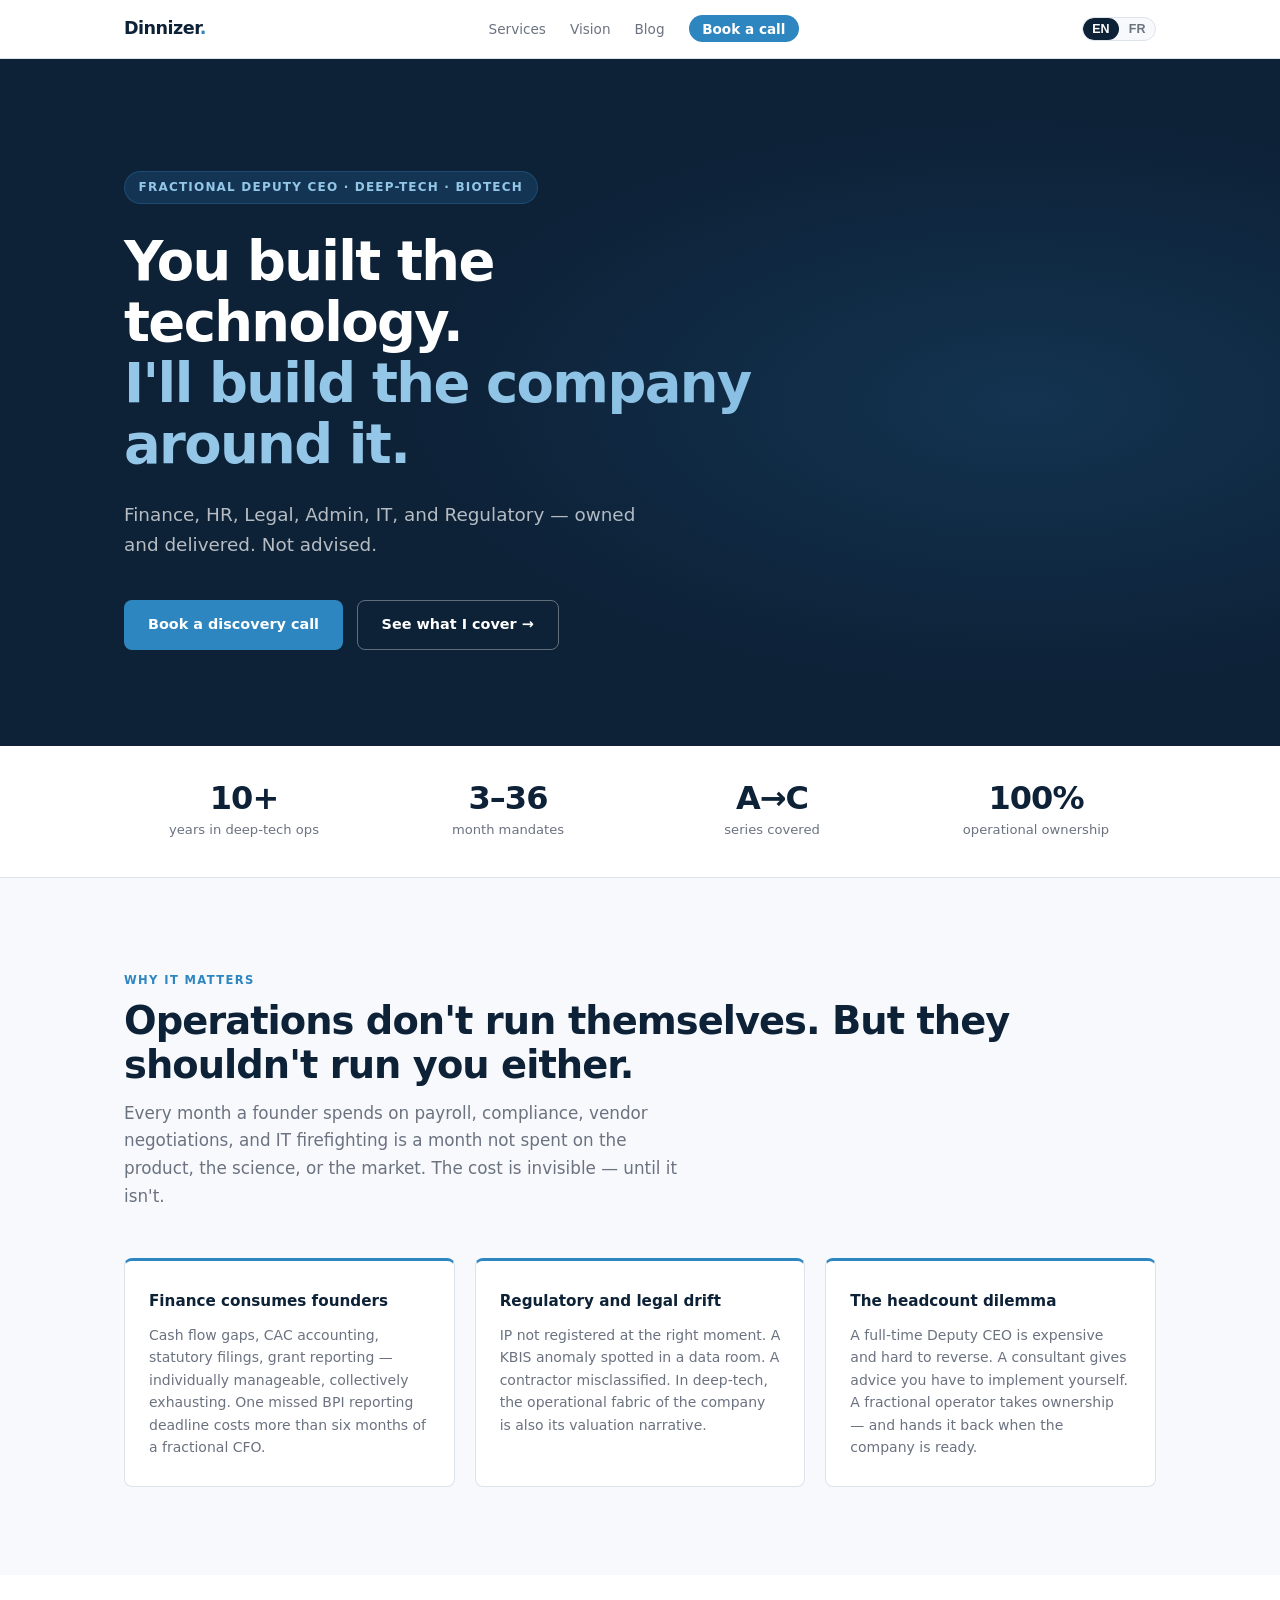
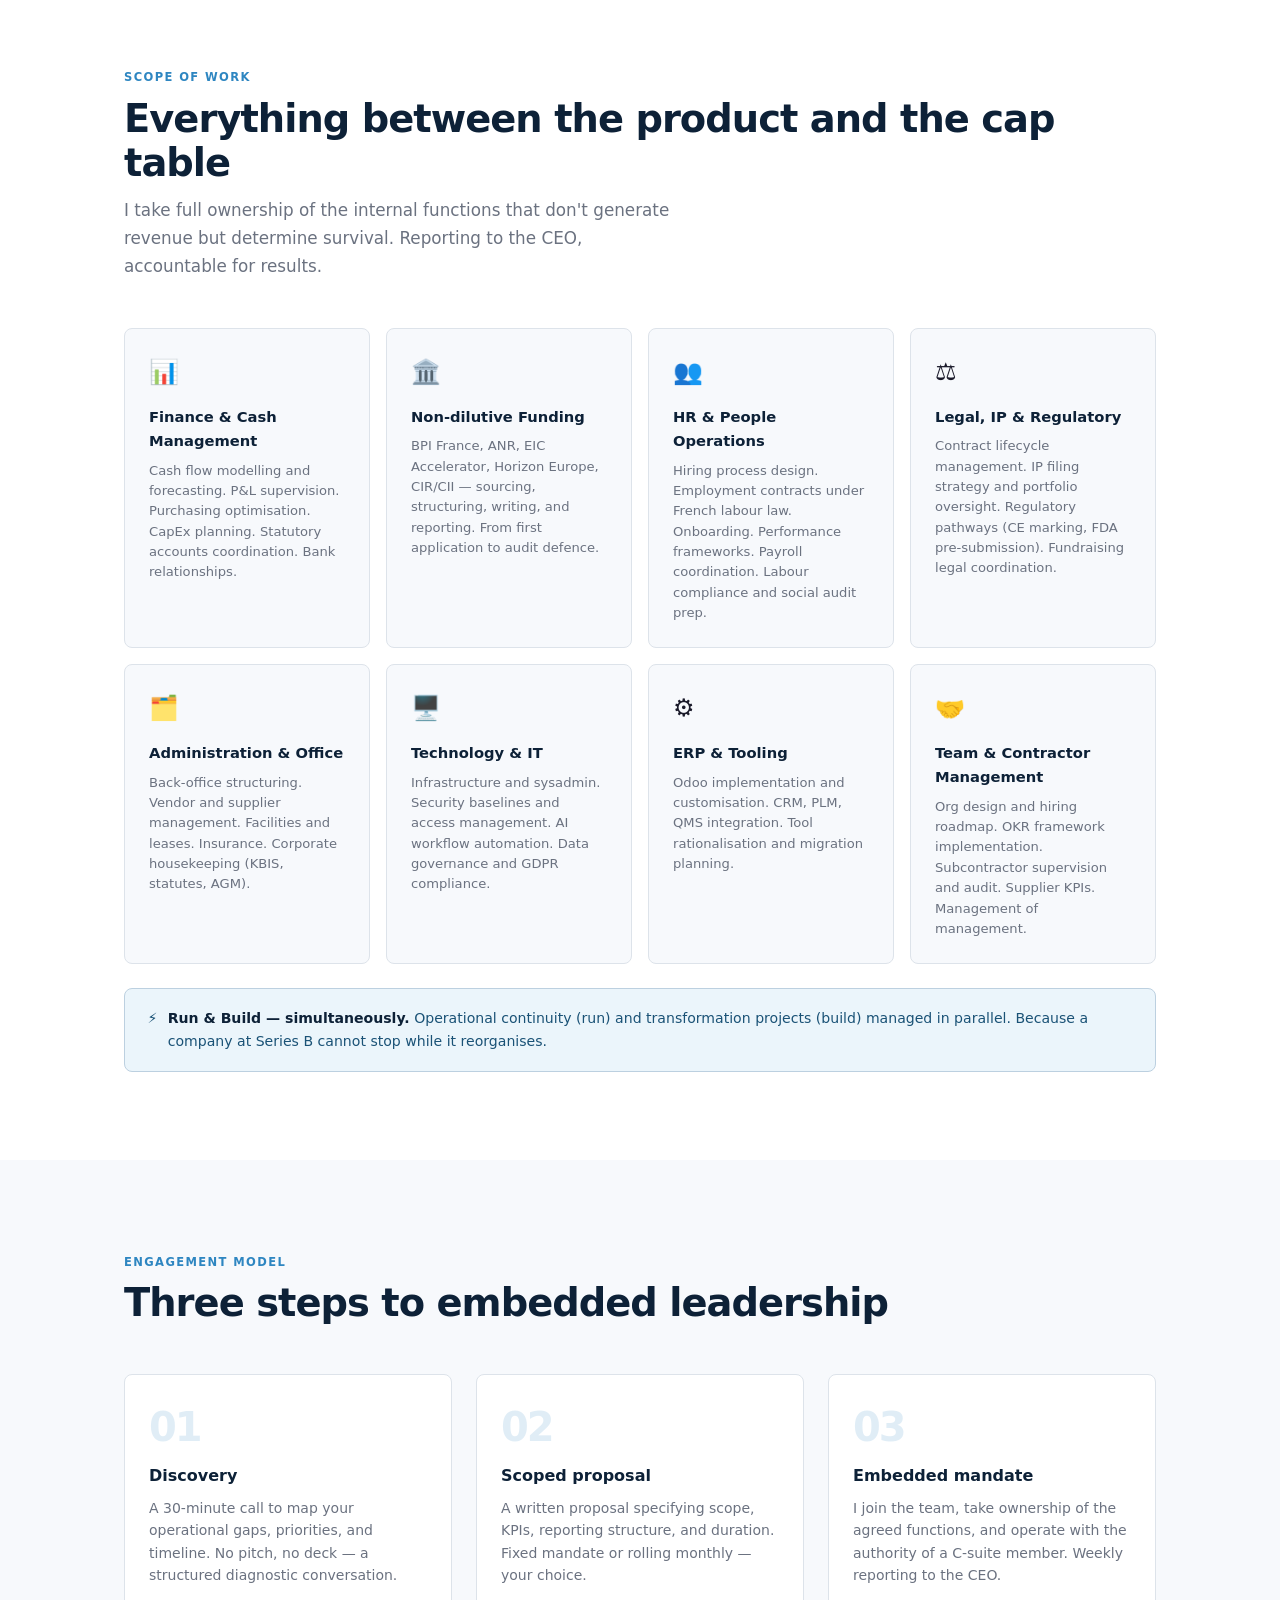
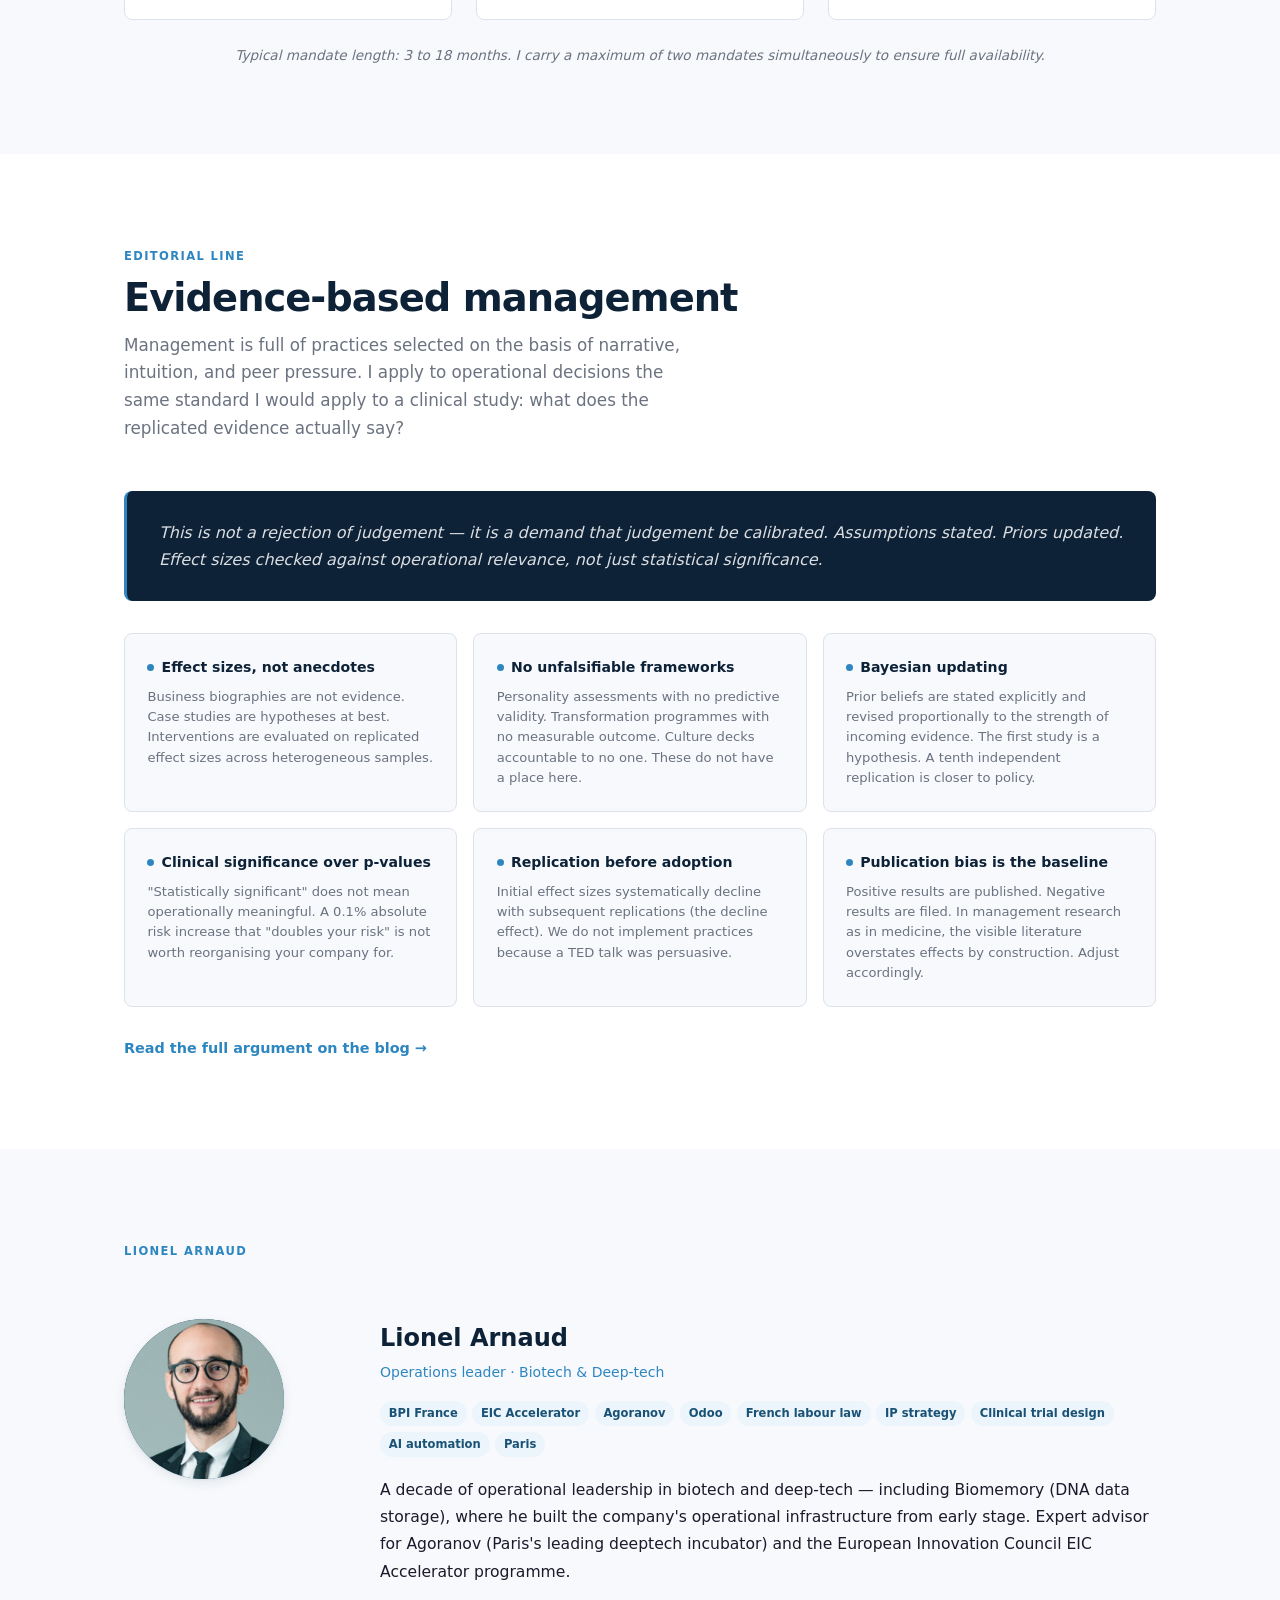
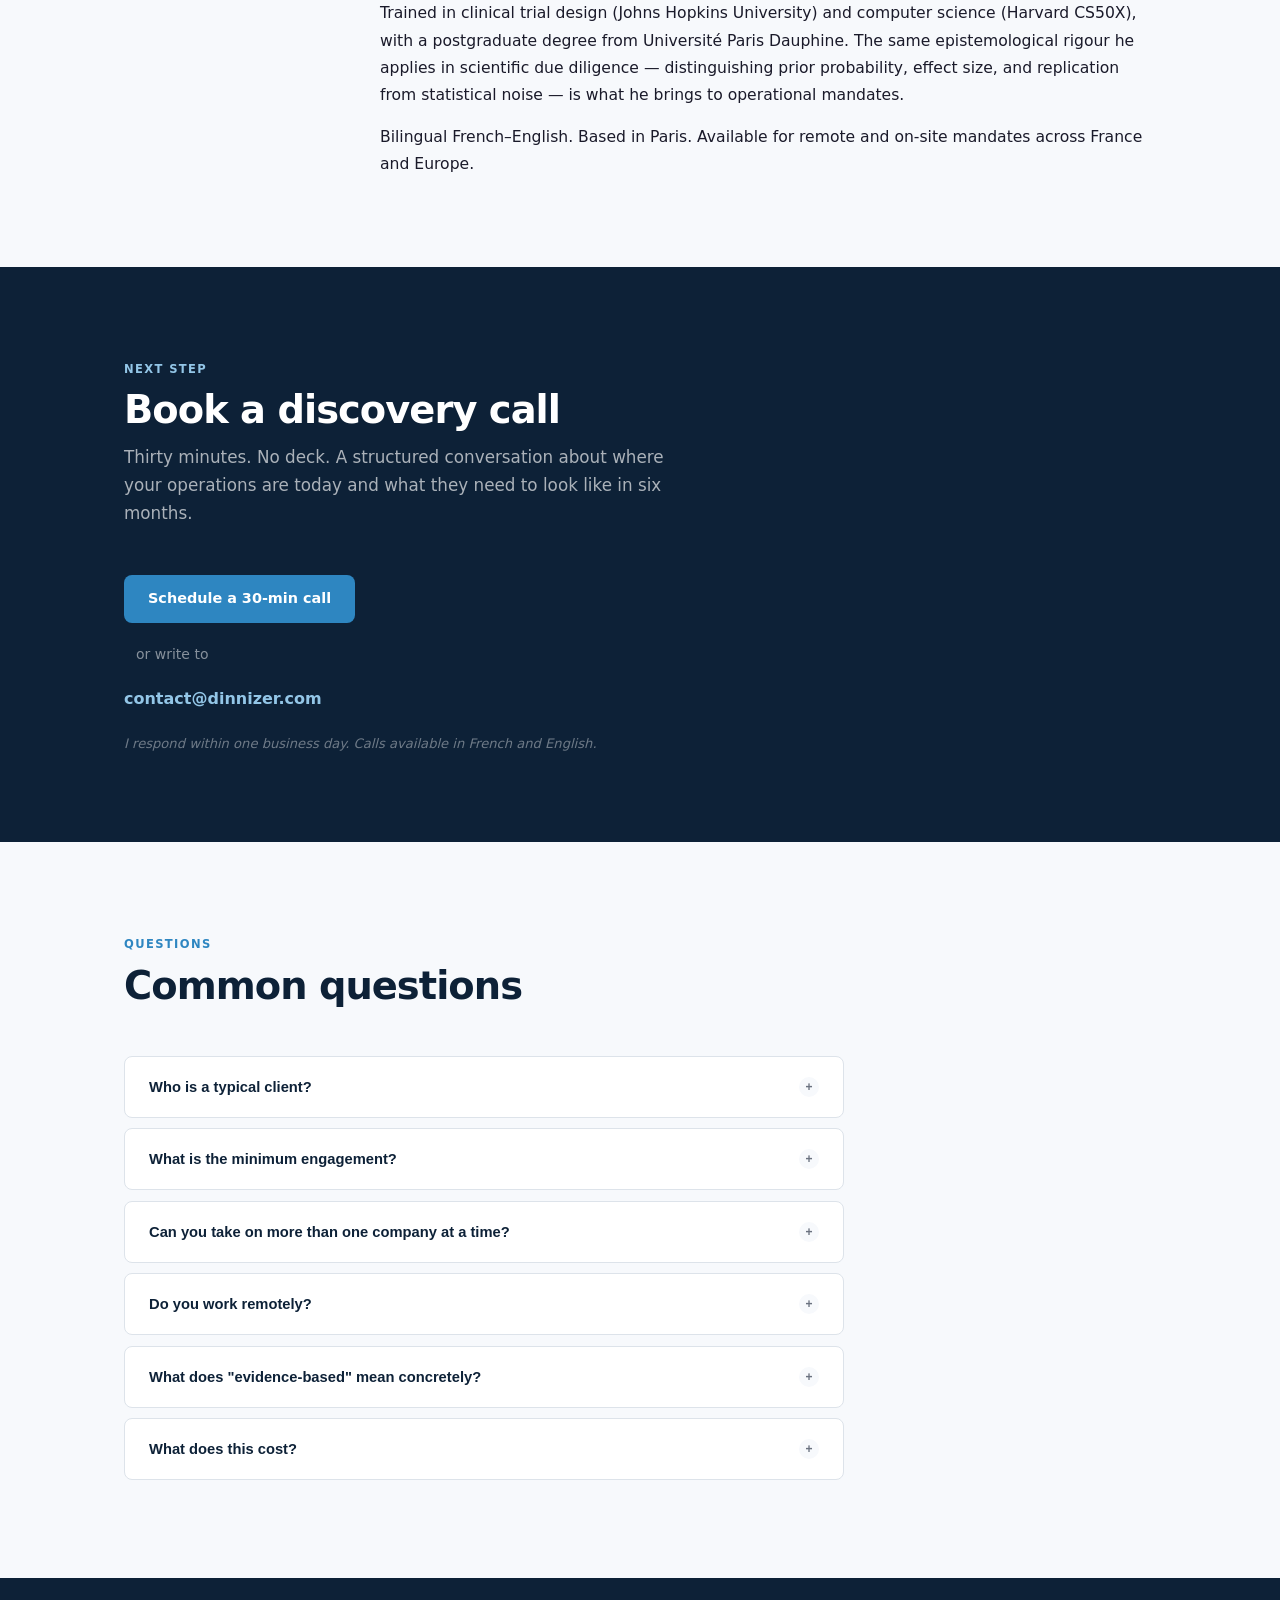
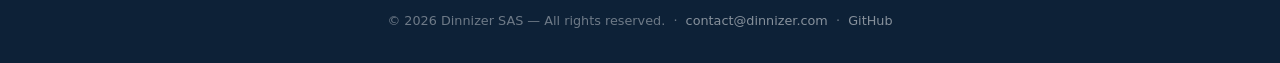
==== commit 66e50f92: "Add Lionel profile photo" ====
--- a/site/index.html
+++ b/site/index.html
@@ -233,11 +233,13 @@
 <section id="about">
   <div class="container">
     <div class="section-header">
-      <span class="section-label" data-i18n="about.label">The person</span>
+      <span class="section-label" data-i18n="about.label">Lionel Arnaud</span>
     </div>
     <div class="about-grid">
       <div>
-        <div class="about-avatar" aria-hidden="true">LA</div>
+        <div class="about-avatar">
+          <img src="img/lionel-arnaud.jpg" alt="Lionel Arnaud" width="160" height="160">
+        </div>
       </div>
       <div>
         <div class="about-name" data-i18n="about.h2">Lionel Arnaud</div>
@@ -272,23 +274,9 @@
       <p data-i18n="book.intro">Thirty minutes. No deck. A structured conversation about where your operations are today and what they need to look like in six months.</p>
     </div>
 
-    <!-- Cal.com inline embed — activated once CAL_LINK is set in i18n.js -->
-    <div id="cal-inline"></div>
-
-    <!-- Fallback shown when Cal.com is not yet configured -->
-    <div id="cal-fallback" style="display:none;">
-      <!--
-        ╔══════════════════════════════════════════════════════════════════╗
-        ║  TO ACTIVATE THE CALENDAR EMBED:                                ║
-        ║  1. Create a free account at https://cal.com                    ║
-        ║  2. Create a "Discovery call — 30 min" event type               ║
-        ║  3. Copy your booking link (e.g. cal.com/dinnizer/discovery)    ║
-        ║  4. Set CAL_LINK in site/js/i18n.js to your actual username     ║
-        ║     e.g.  const CAL_LINK = "dinnizer/discovery-30min";          ║
-        ║  5. Run ./deploy.sh                                              ║
-        ╚══════════════════════════════════════════════════════════════════╝
-      -->
-      <a href="https://cal.com/dinnizer" class="btn btn-primary" target="_blank" rel="noopener" data-i18n="book.cta">
+    <div class="book-cta-wrap">
+      <a href="https://cloud.dinnizer.com/apps/calendar/appointment/ssdsDFnkCBjL"
+         class="btn btn-primary" target="_blank" rel="noopener" data-i18n="book.cta">
         Schedule a 30-min call
       </a>
       <div class="book-or" data-i18n="book.or">or write to</div>
--- a/site/css/style.css
+++ b/site/css/style.css
@@ -251,10 +251,12 @@
 .about-avatar{
   width:160px;height:160px;border-radius:50%;
   background:linear-gradient(135deg,var(--navy) 0%,var(--sky) 100%);
-  display:flex;align-items:center;justify-content:center;
-  font-size:3rem;font-weight:900;color:rgba(255,255,255,.2);
-  letter-spacing:-.05em;
+  overflow:hidden;
   flex-shrink:0;
+  box-shadow:var(--shadow);
+}
+.about-avatar img{
+  width:100%;height:100%;object-fit:cover;
 }
 .about-name{font-size:1.5rem;font-weight:800;color:var(--navy);margin-bottom:.2rem;}
 .about-role{font-size:.875rem;color:var(--sky);font-weight:500;margin-bottom:1rem;}
@@ -275,12 +277,7 @@
 #book .section-label{color:#93C6E7;}
 #book .section-header h2{color:#fff;}
 #book .section-header p{color:rgba(255,255,255,.65);}
-#cal-inline{
-  width:100%;min-height:540px;
-  background:var(--surface);border-radius:var(--r);
-  margin-top:2rem;overflow:hidden;
-}
-#cal-fallback{
+.book-cta-wrap{
   margin-top:2rem;
   display:flex;flex-direction:column;align-items:flex-start;gap:1.25rem;
 }
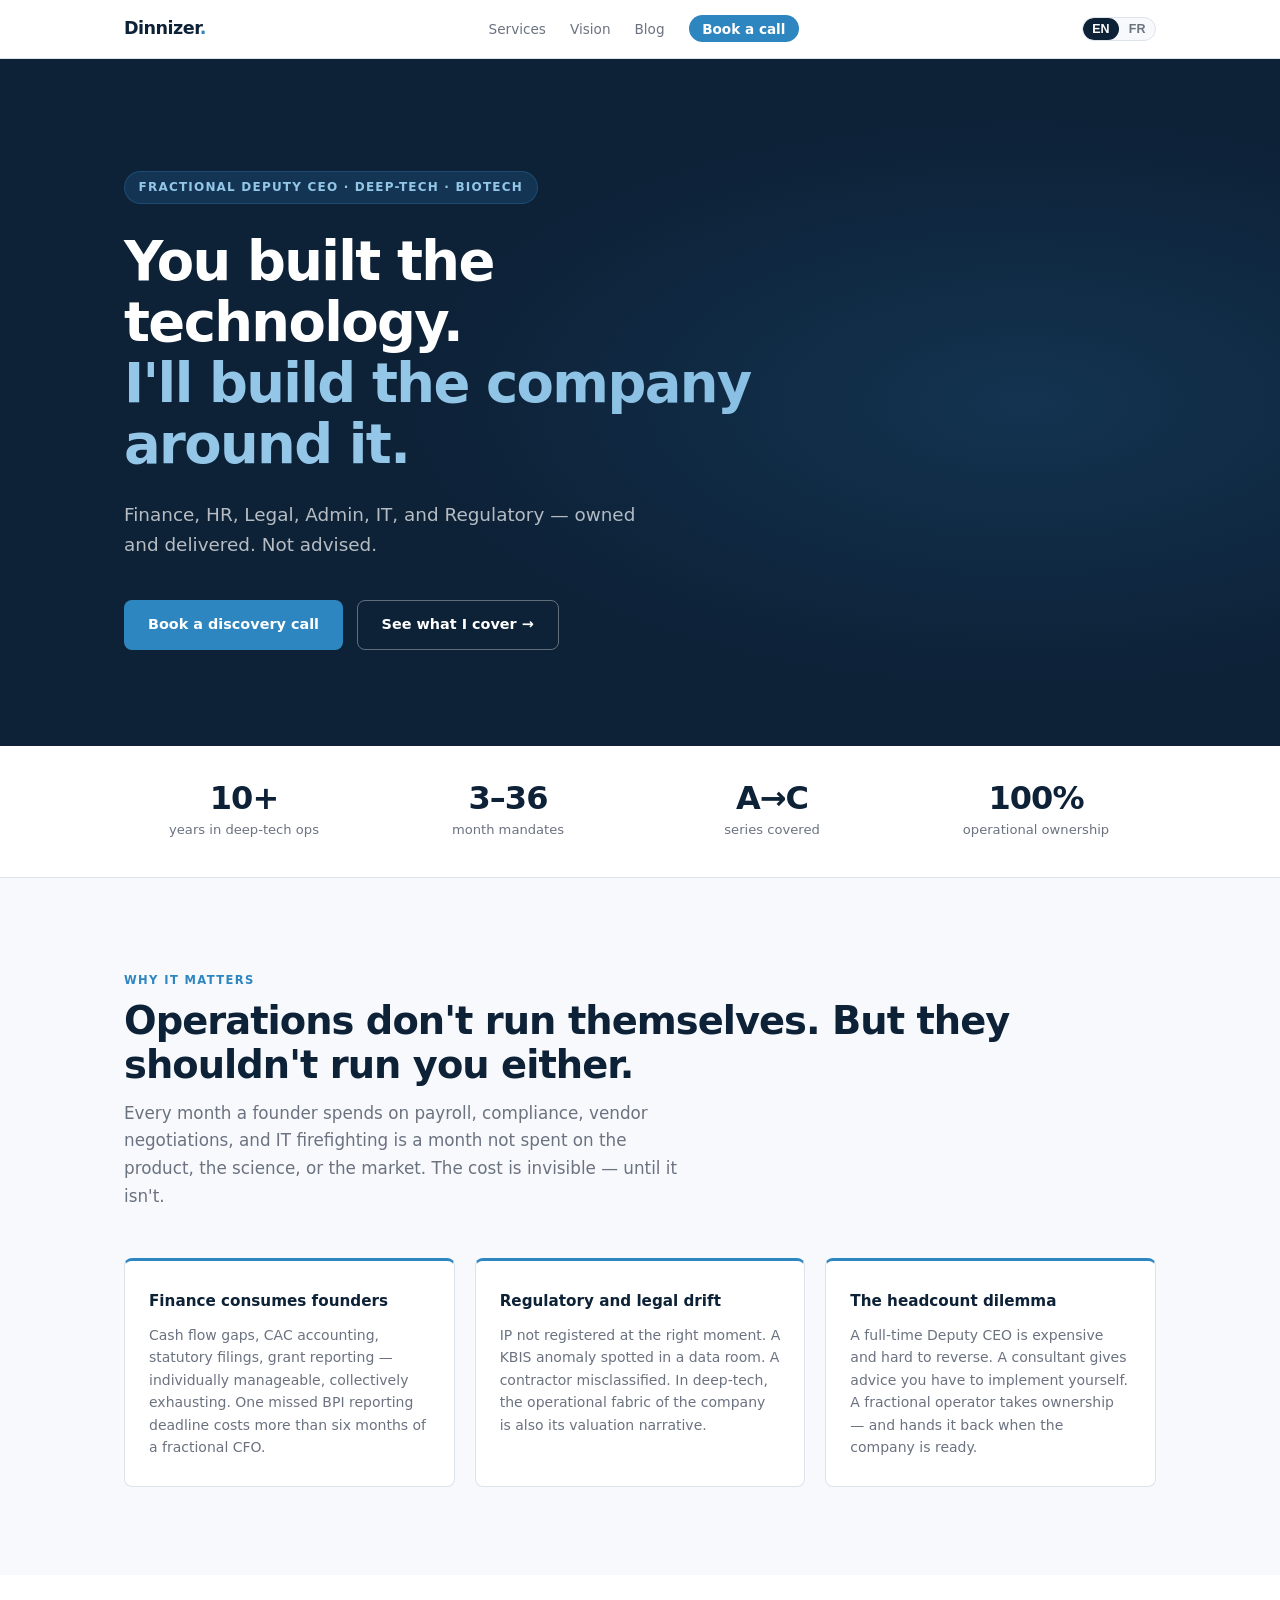
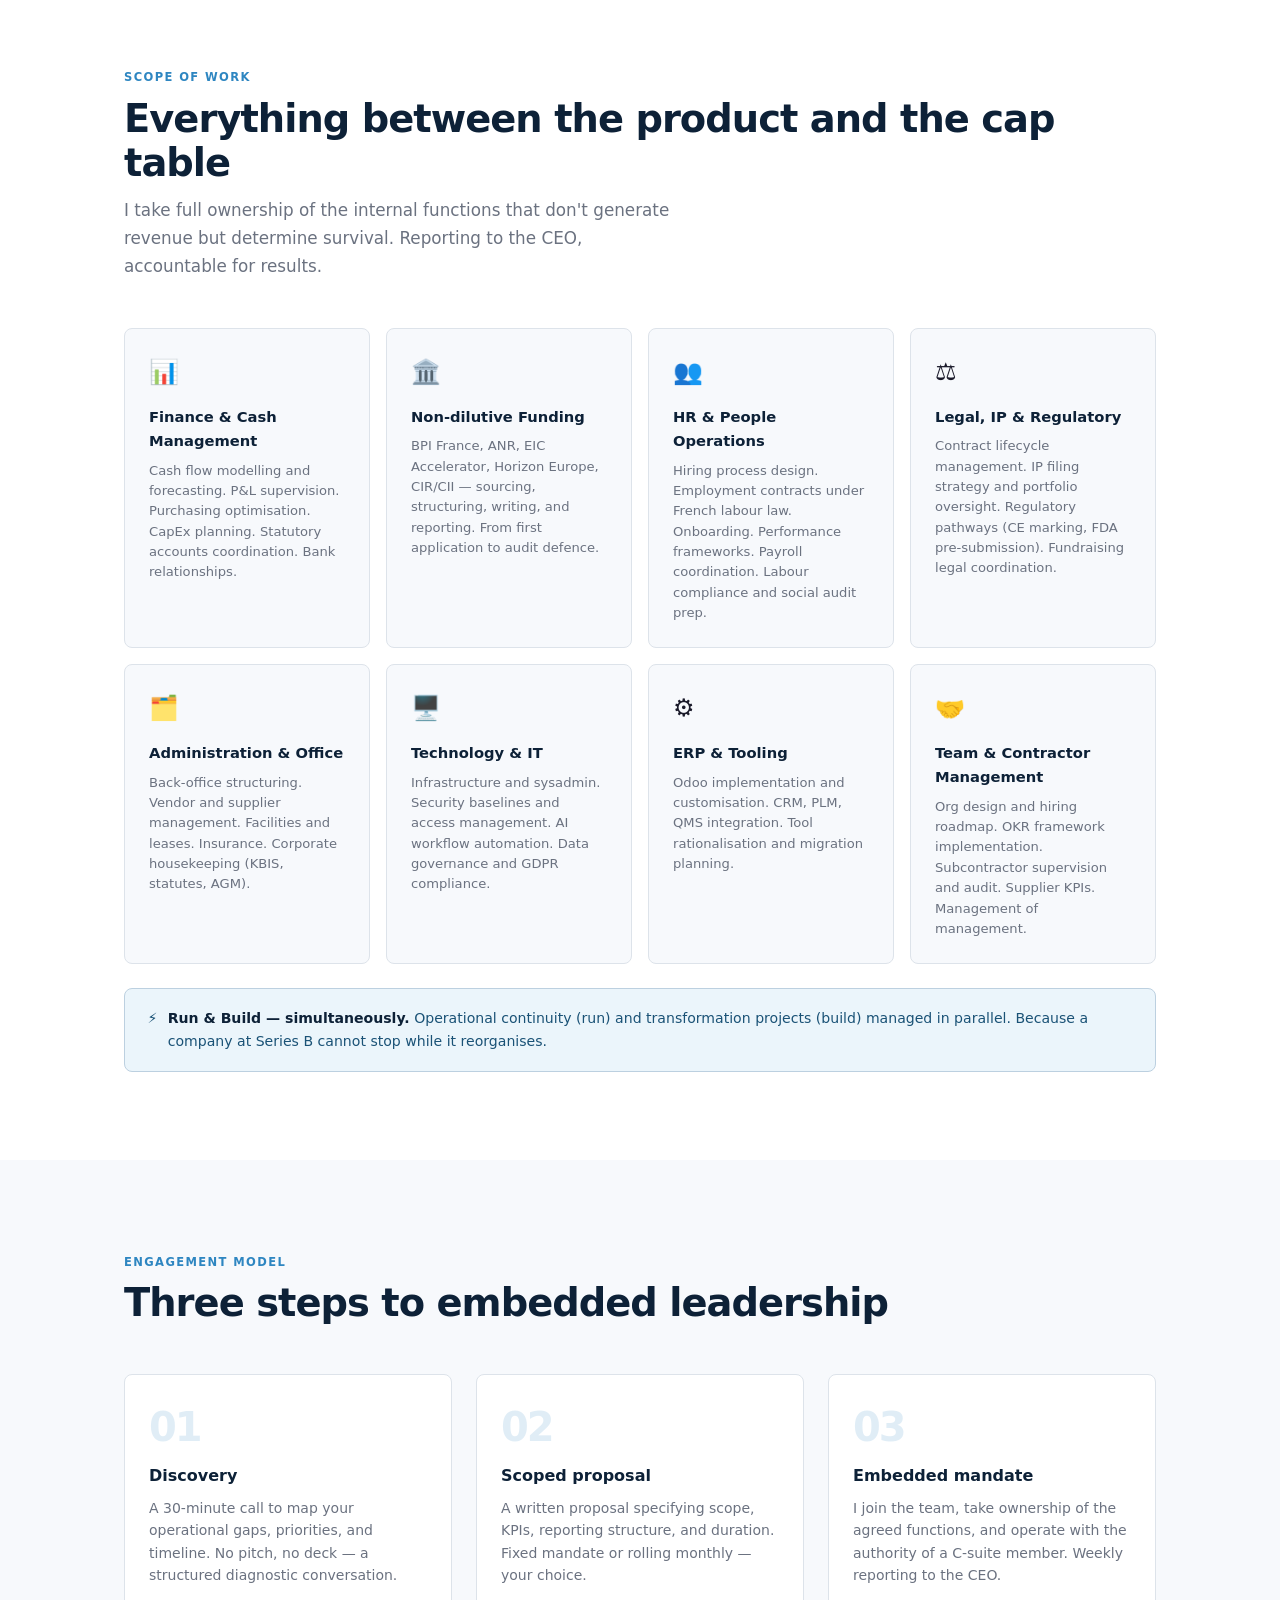
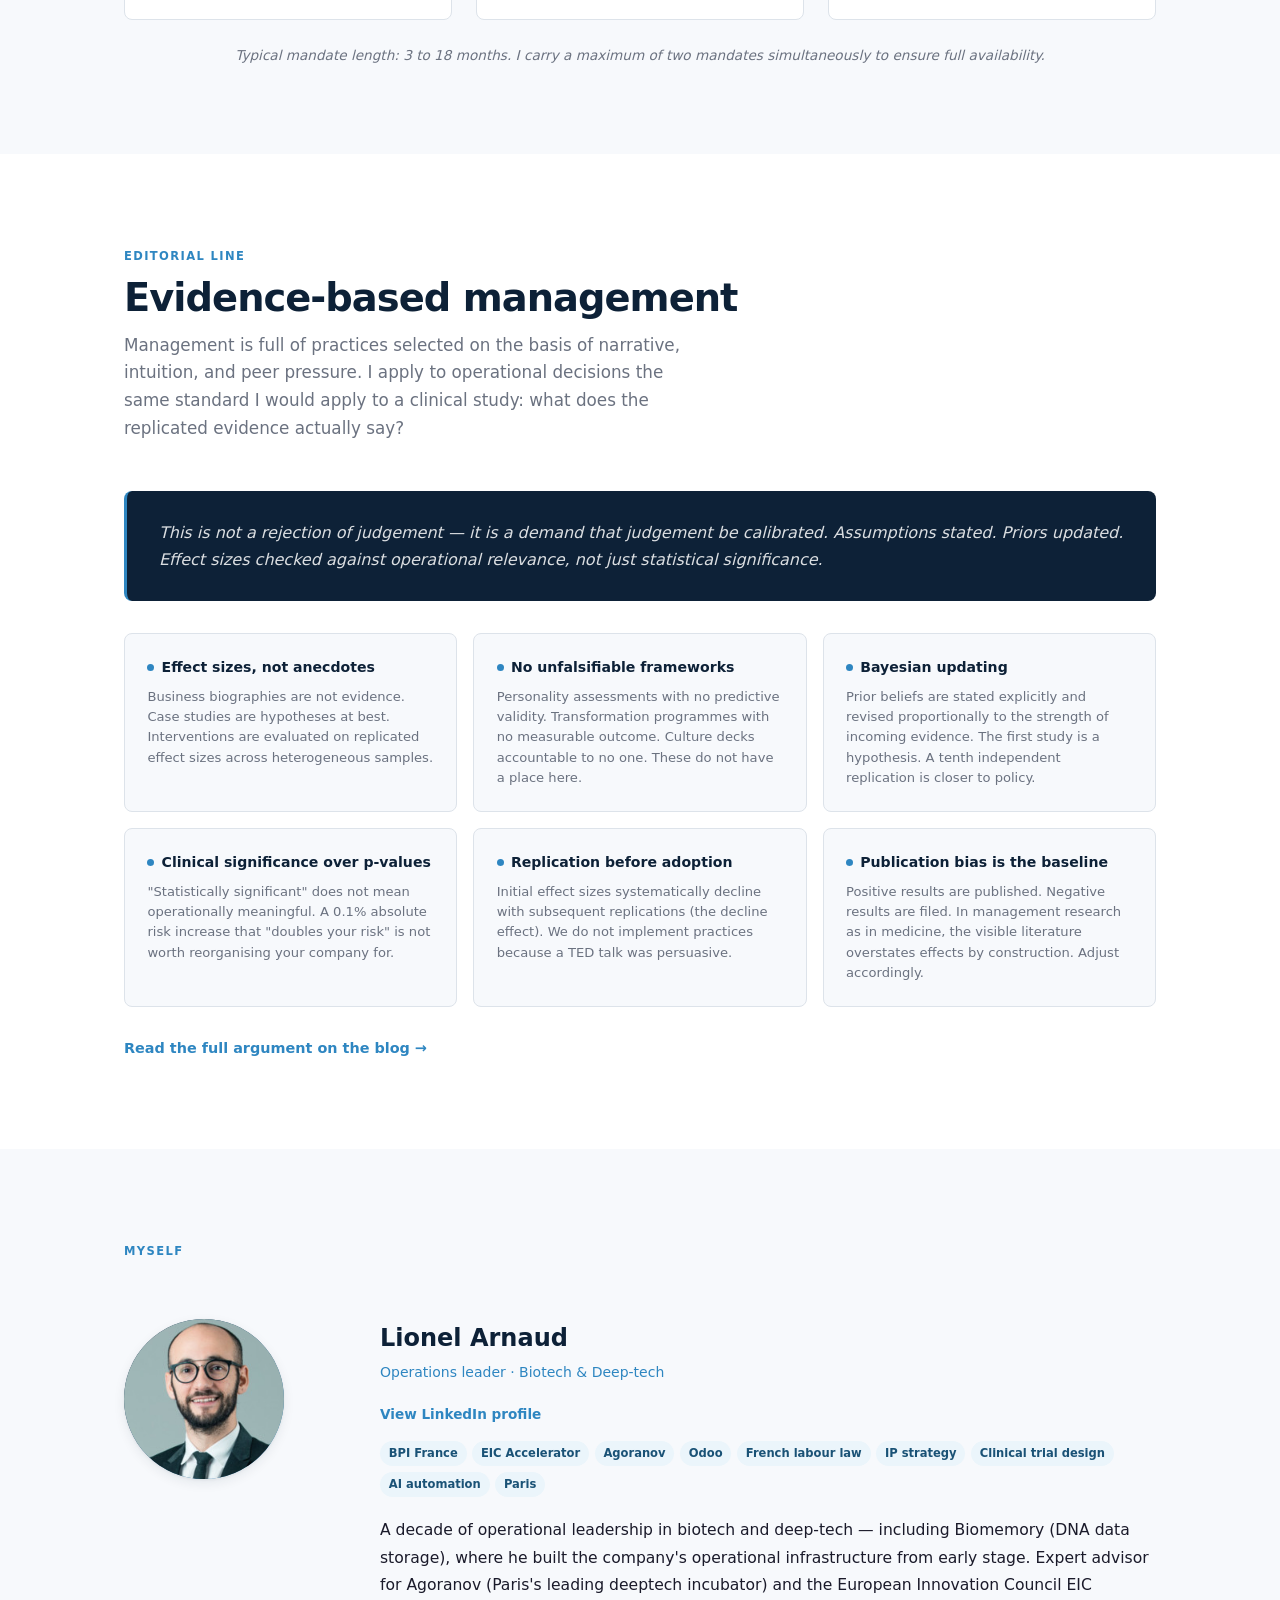
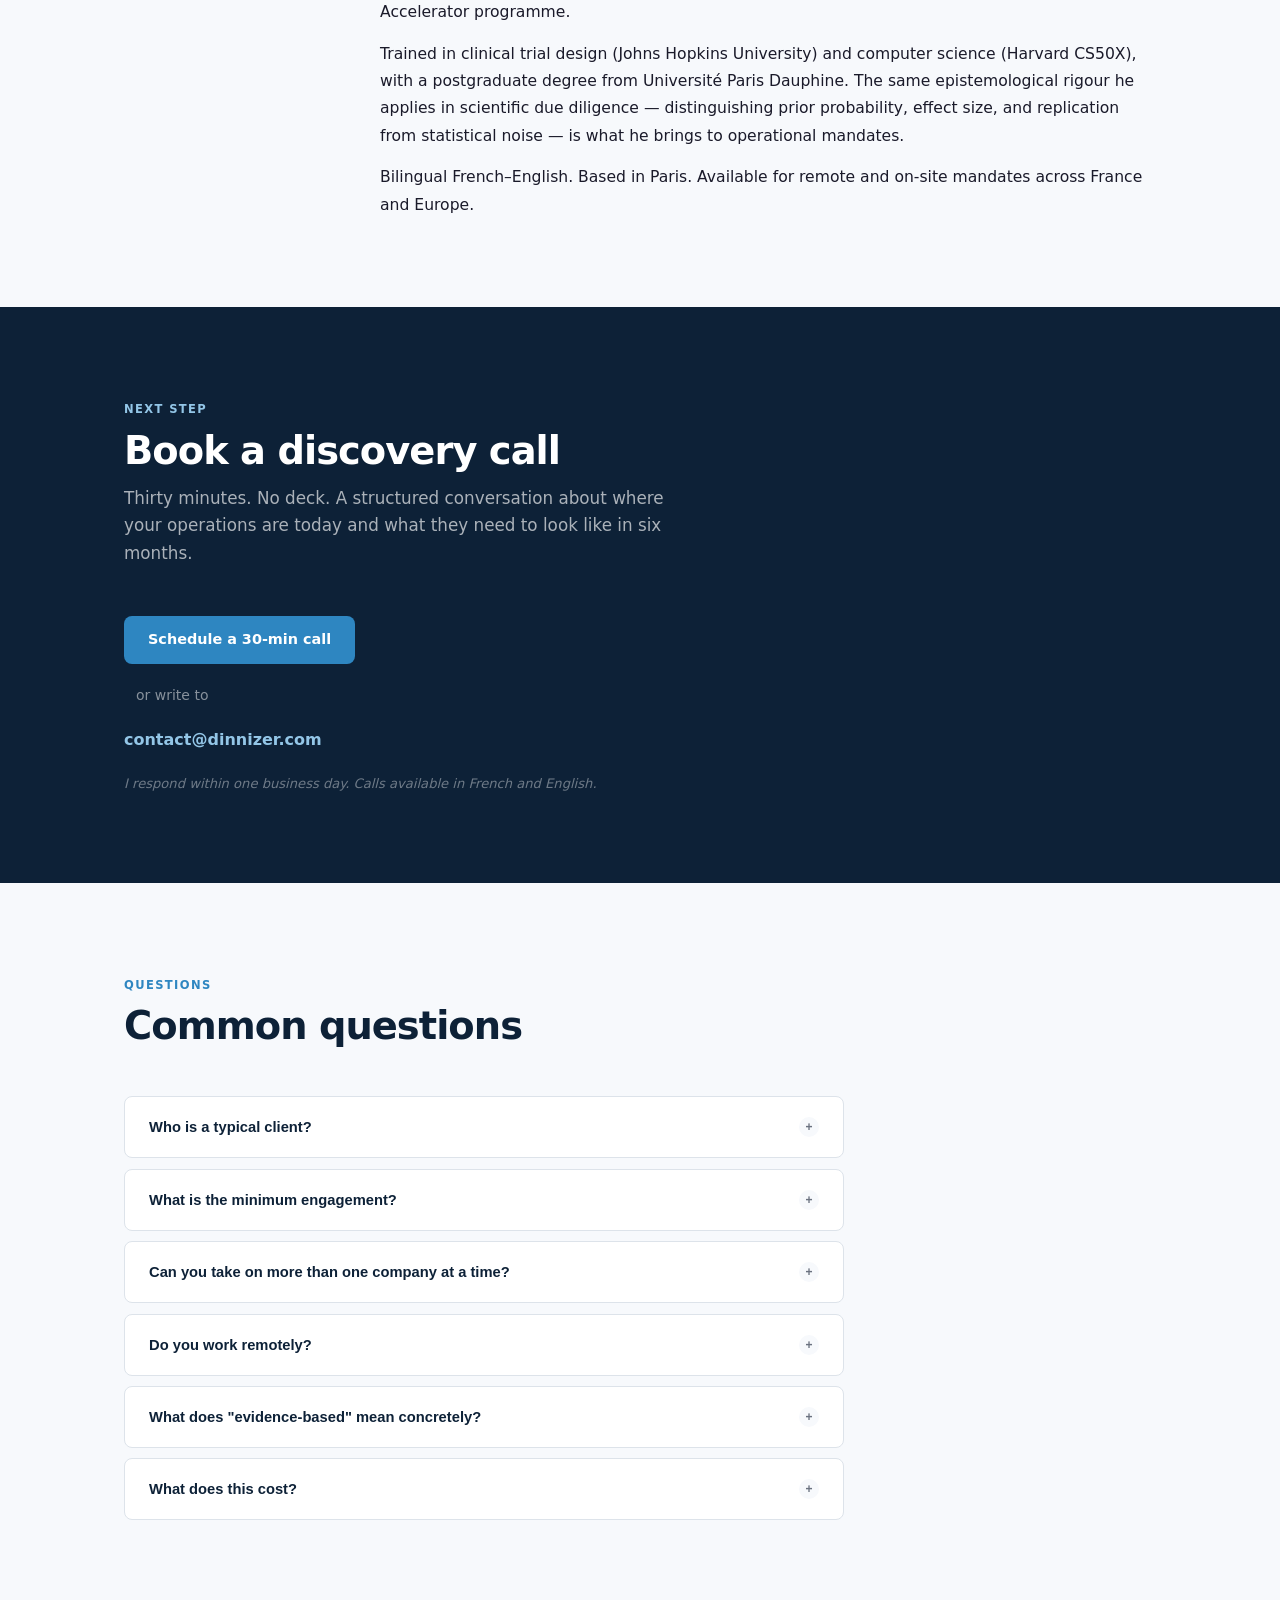
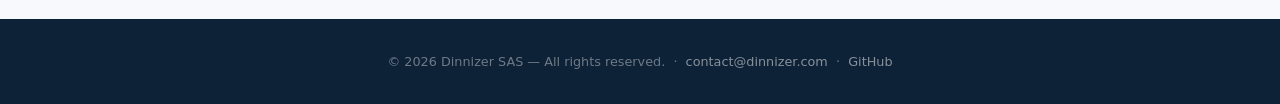
==== commit f4e2f5b4: "Rename about section and add LinkedIn link" ====
--- a/site/index.html
+++ b/site/index.html
@@ -233,7 +233,7 @@
 <section id="about">
   <div class="container">
     <div class="section-header">
-      <span class="section-label" data-i18n="about.label">Lionel Arnaud</span>
+      <span class="section-label" data-i18n="about.label">Myself</span>
     </div>
     <div class="about-grid">
       <div>
@@ -244,6 +244,7 @@
       <div>
         <div class="about-name" data-i18n="about.h2">Lionel Arnaud</div>
         <div class="about-role" data-i18n="about.role">Operations leader · Biotech & Deep-tech</div>
+        <a class="about-linkedin" href="https://www.linkedin.com/in/lionel-arnaud-423baa21/" target="_blank" rel="noopener" data-i18n="about.linkedin">View LinkedIn profile</a>
         <div class="about-tags">
           <span class="tag">BPI France</span>
           <span class="tag">EIC Accelerator</span>
--- a/site/css/style.css
+++ b/site/css/style.css
@@ -260,6 +260,7 @@
 }
 .about-name{font-size:1.5rem;font-weight:800;color:var(--navy);margin-bottom:.2rem;}
 .about-role{font-size:.875rem;color:var(--sky);font-weight:500;margin-bottom:1rem;}
+.about-linkedin{display:inline-block;font-size:.85rem;font-weight:600;margin-bottom:1rem;}
 .about-tags{display:flex;flex-wrap:wrap;gap:.35rem;margin-bottom:1.25rem;}
 .tag{
   background:var(--tag-bg);color:var(--blue);
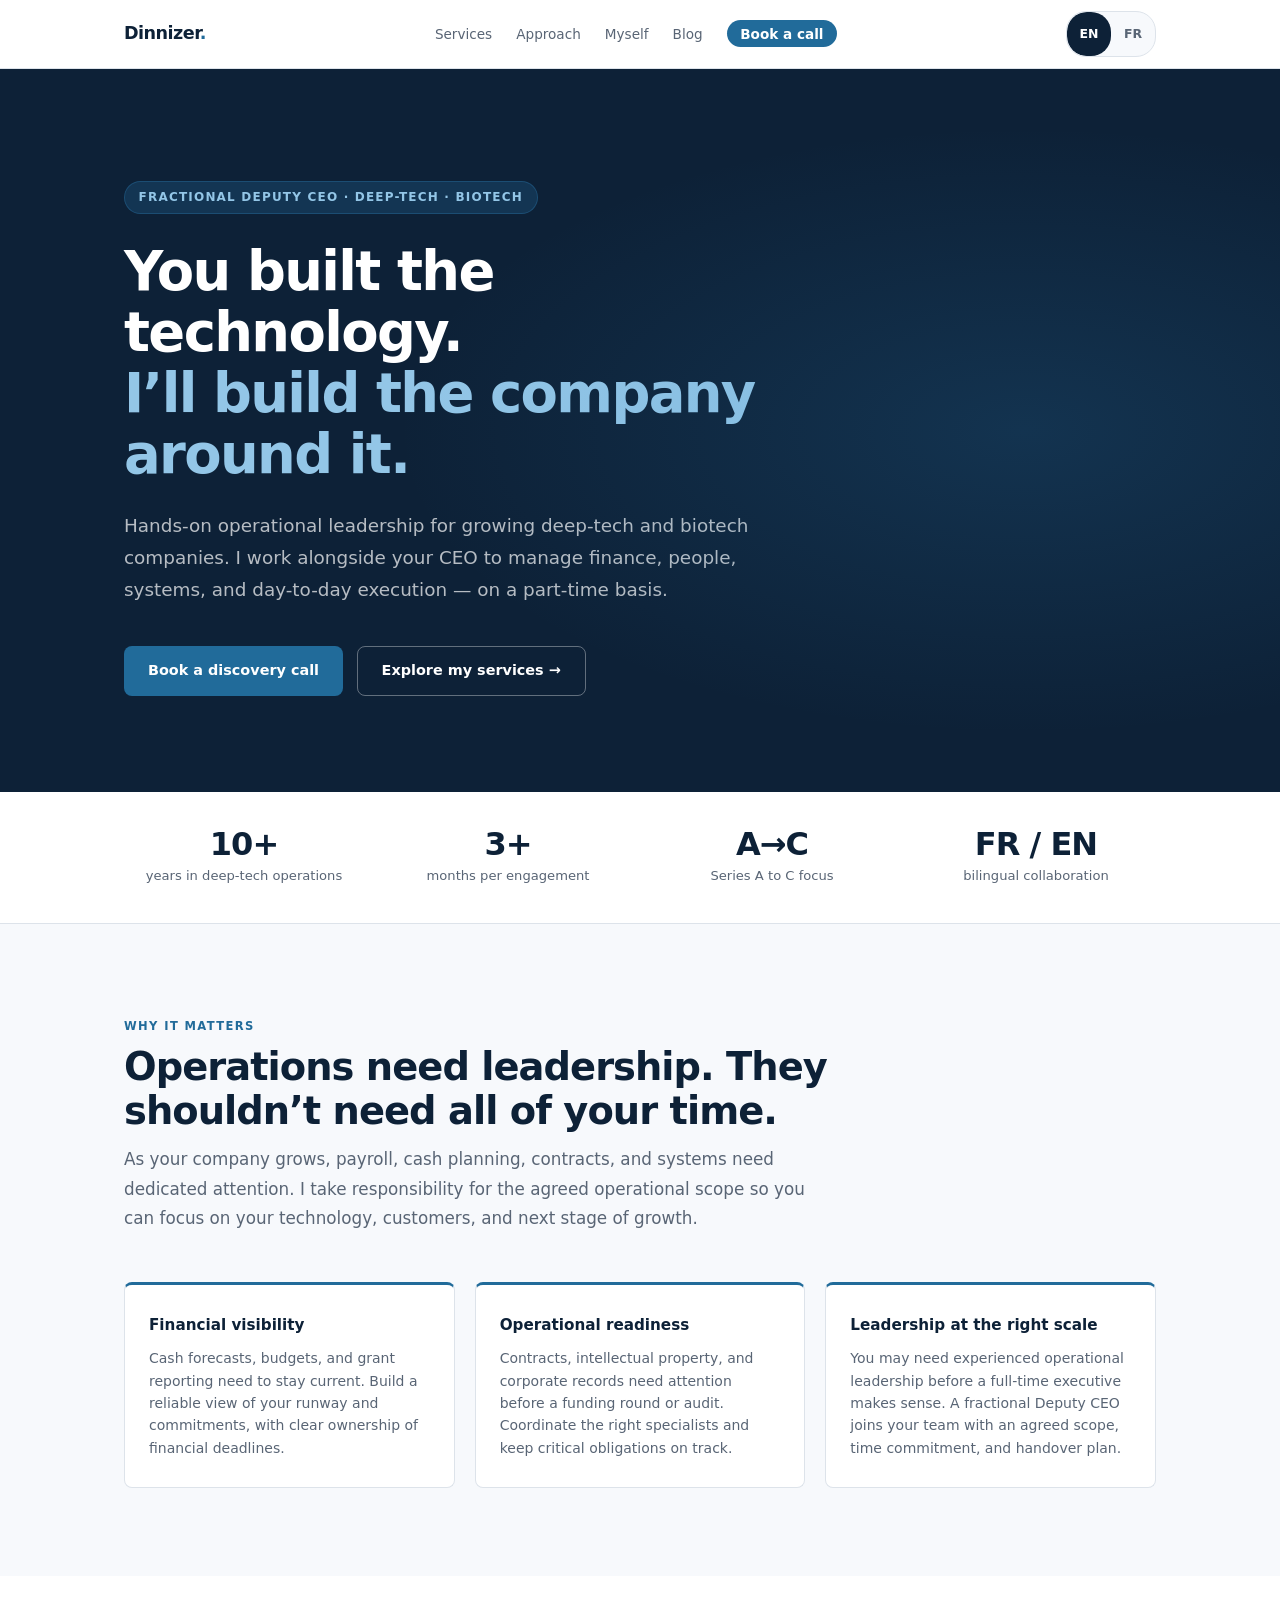
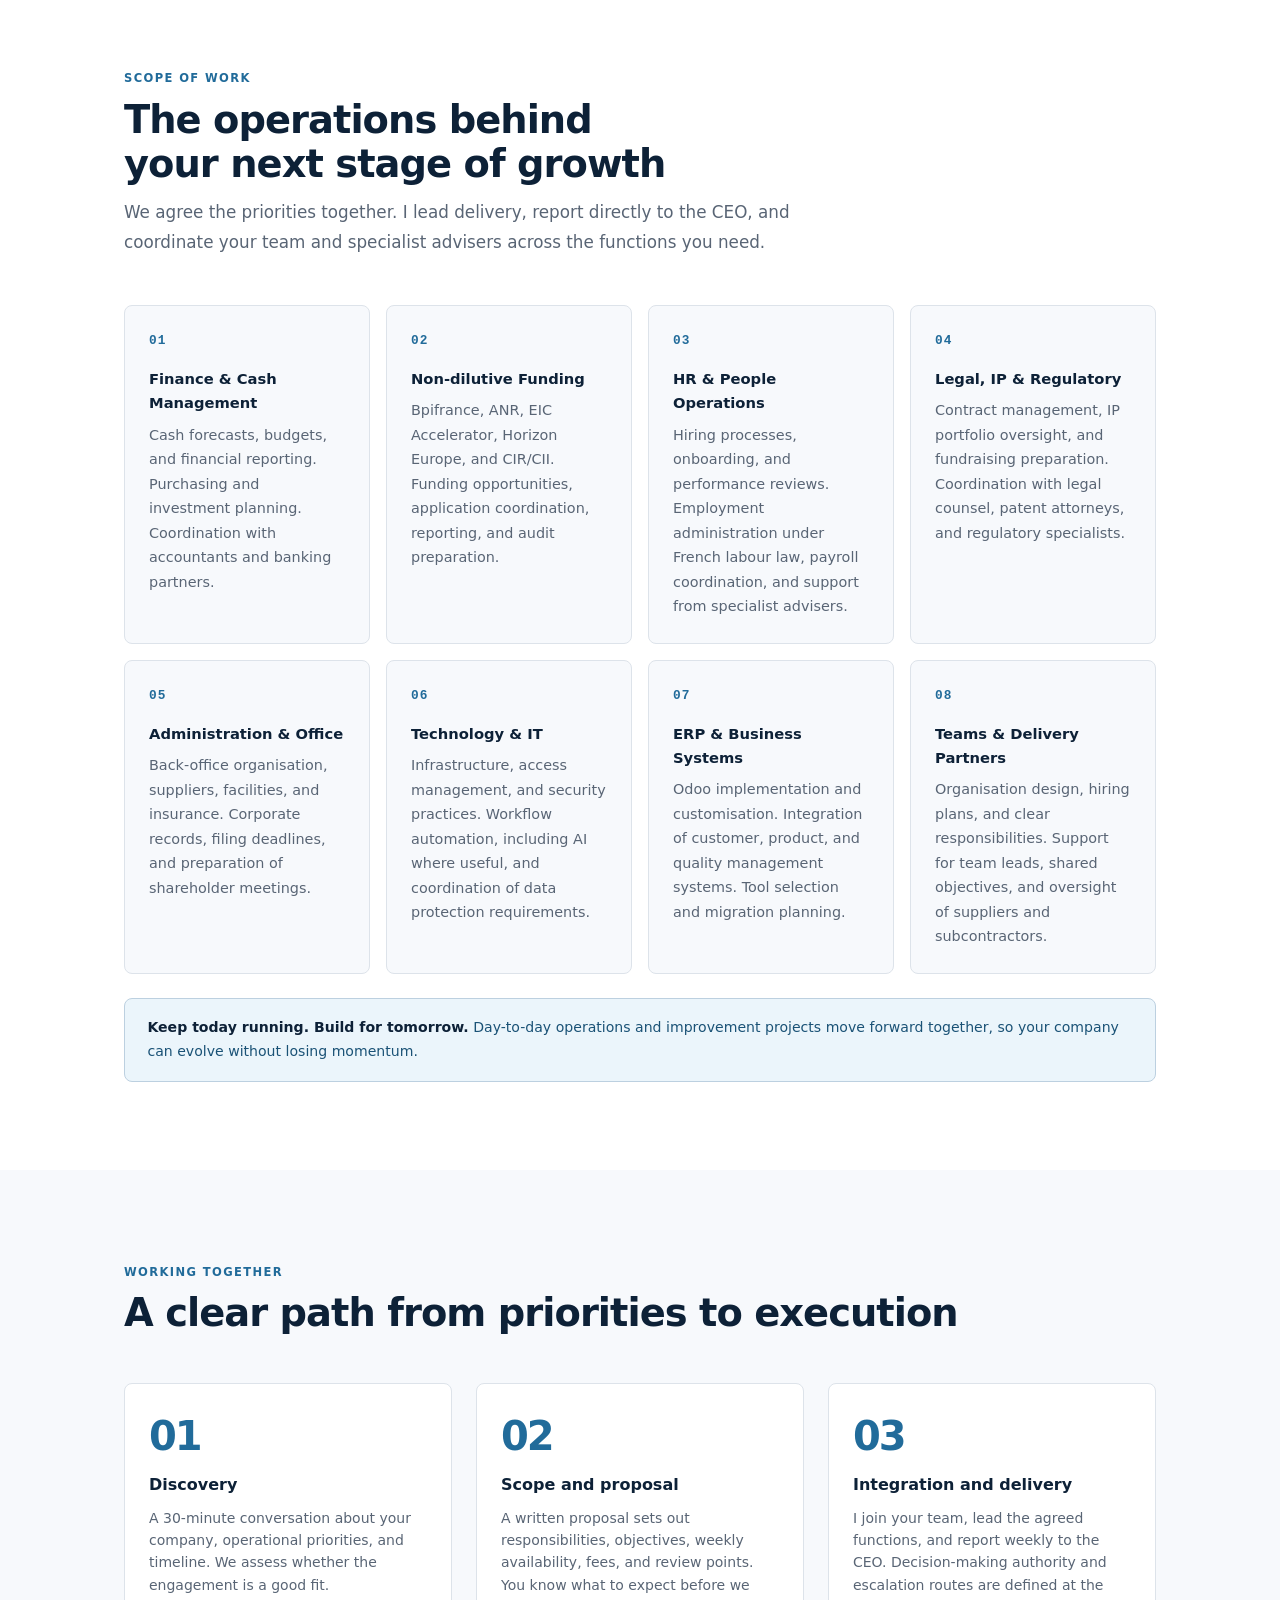
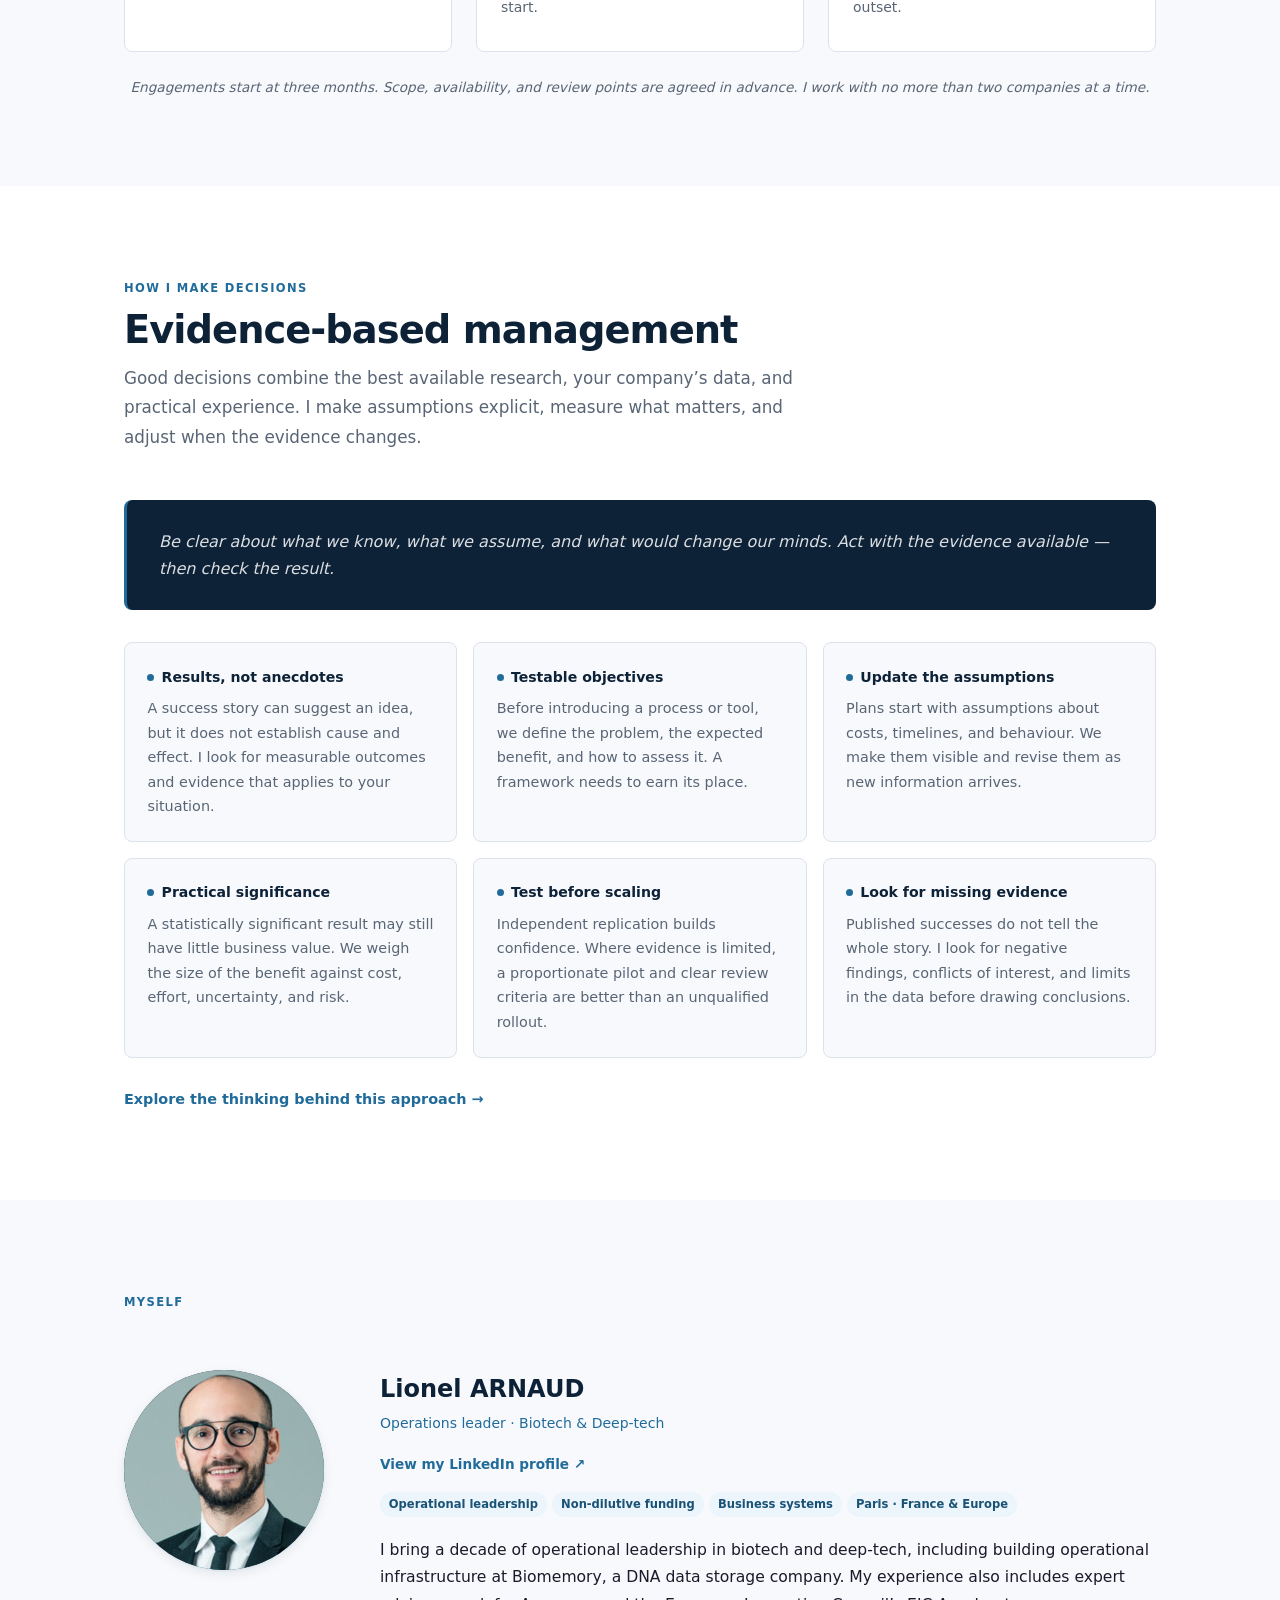
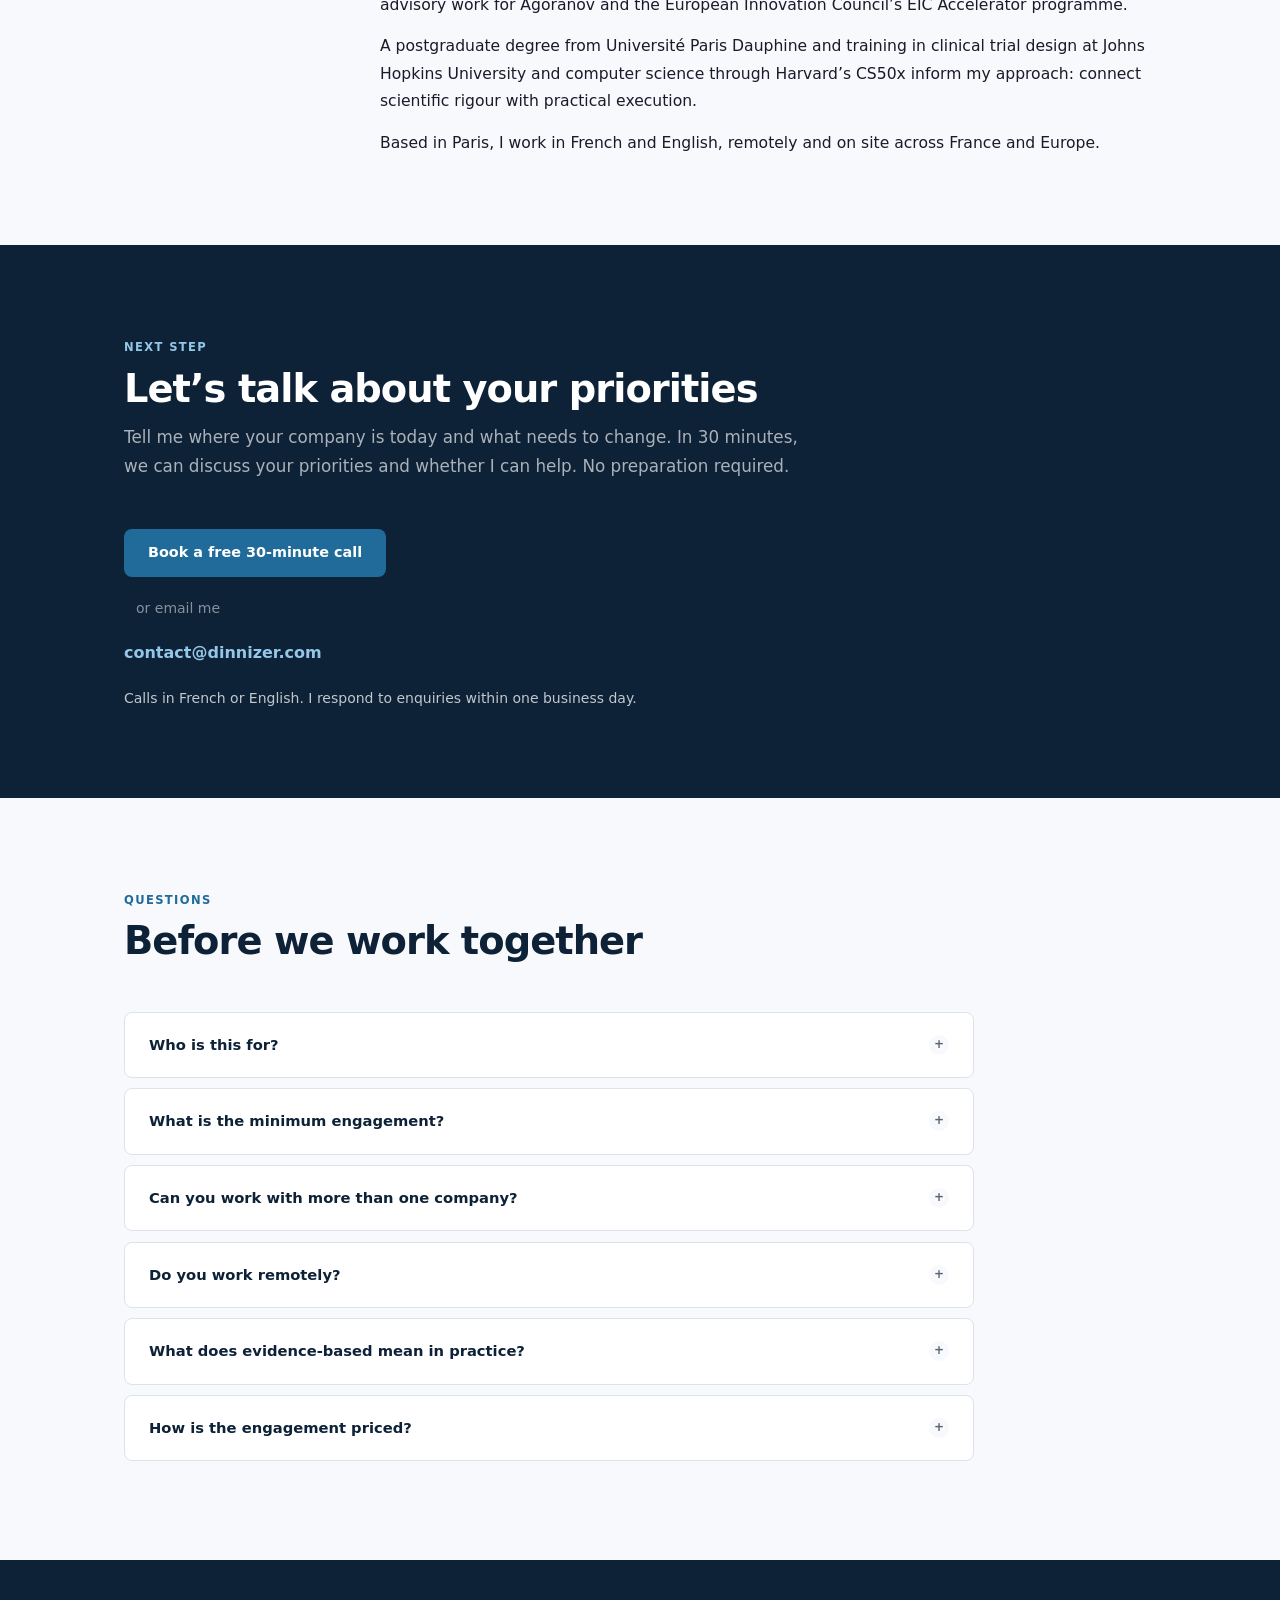
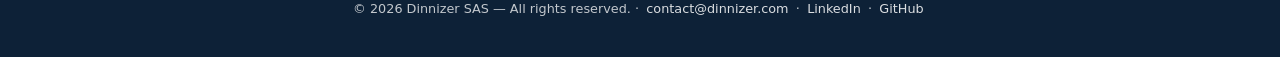
==== commit d7a77608: "Refine website copy, presentation and accessibility" ====
--- a/site/index.html
+++ b/site/index.html
@@ -1,368 +1,164 @@
 <!DOCTYPE html>
 <html lang="en">
 <head>
-  <meta charset="UTF-8" />
-  <meta name="viewport" content="width=device-width, initial-scale=1.0" />
-  <meta name="description" content="Dinnizer — Fractional Deputy CEO for deep-tech and high-growth ventures. Finance, HR, Legal, Admin, IT — operational ownership, not advice." />
+  <meta charset="UTF-8">
+  <meta name="viewport" content="width=device-width, initial-scale=1.0">
+  <meta name="description" content="Hands-on operational leadership for deep-tech and biotech companies. Lionel ARNAUD, fractional Deputy CEO: finance, people, systems, and execution. Based in Paris.">
   <title data-i18n-title="page.home">Dinnizer — Fractional Deputy CEO for deep-tech</title>
-  <link rel="stylesheet" href="css/style.css" />
-  <link rel="icon" href="data:image/svg+xml,<svg xmlns='http://www.w3.org/2000/svg' viewBox='0 0 100 100'><rect width='100' height='100' rx='18' fill='%230D2137'/><text y='.88em' x='.1em' font-size='68' font-family='system-ui' font-weight='800' fill='%232E86C1'>D</text></svg>" />
-  <meta property="og:title" content="Dinnizer — Fractional Deputy CEO" />
-  <meta property="og:description" content="You built the technology. I'll build the company around it." />
-  <meta property="og:type" content="website" />
-  <meta property="og:url" content="https://www.dinnizer.com" />
+  <link rel="canonical" href="https://www.dinnizer.com/">
+  <link rel="stylesheet" href="css/style.css?v=20260927">
+  <link rel="icon" href="data:image/svg+xml,<svg xmlns='http://www.w3.org/2000/svg' viewBox='0 0 100 100'><rect width='100' height='100' rx='18' fill='%230D2137'/><text y='.88em' x='.1em' font-size='68' font-family='system-ui' font-weight='800' fill='%232E86C1'>D</text></svg>">
+  <meta property="og:title" content="Dinnizer — Fractional Deputy CEO for deep-tech">
+  <meta property="og:description" content="You built the technology. I’ll build the company around it. Hands-on operational leadership with Lionel ARNAUD.">
+  <meta property="og:type" content="website">
+  <meta property="og:url" content="https://www.dinnizer.com/">
 </head>
 <body>
-
-<!-- ═══════════════════════════════ NAV ═══════════════════════════════ -->
-<nav>
+<a class="skip-link" href="#main-content" data-i18n="nav.skip">Skip to content</a>
+<nav aria-label="Main navigation">
   <div class="nav-inner">
     <a class="nav-logo" href="/">Dinnizer<span>.</span></a>
-    <ul class="nav-links" id="nav-links" role="list">
+    <ul class="nav-links" id="nav-links">
       <li><a href="#services" data-i18n="nav.services">Services</a></li>
-      <li><a href="#vision"   data-i18n="nav.vision">Vision</a></li>
-      <li><a href="blog/"     data-i18n="nav.blog">Blog</a></li>
+      <li><a href="#vision" data-i18n="nav.vision">Approach</a></li>
+      <li><a href="#about" data-i18n="nav.about">Myself</a></li>
+      <li><a href="blog/" data-i18n="nav.blog">Blog</a></li>
       <li><a href="#book" class="nav-book" data-i18n="nav.book">Book a call</a></li>
     </ul>
     <div class="nav-actions">
-      <div class="lang-toggle" role="group" aria-label="Language">
-        <button data-lang="en" class="active" aria-pressed="true">EN</button>
-        <button data-lang="fr" aria-pressed="false">FR</button>
+      <div class="lang-toggle" role="group" aria-label="Language / Langue">
+        <button data-lang="en" lang="en" aria-label="English" class="active" aria-pressed="true">EN</button>
+        <button data-lang="fr" lang="fr" aria-label="Français" aria-pressed="false">FR</button>
       </div>
-      <button class="nav-hamburger" aria-label="Menu" aria-expanded="false" aria-controls="nav-links">
-        <span></span><span></span><span></span>
-      </button>
+      <button class="nav-hamburger" aria-label="Menu" aria-expanded="false" aria-controls="nav-links"><span></span><span></span><span></span></button>
     </div>
   </div>
 </nav>
-
-<!-- ═══════════════════════════════ HERO ══════════════════════════════ -->
+<main id="main-content" tabindex="-1">
 <section id="hero">
   <div class="container">
     <span class="hero-label" data-i18n="hero.label">Fractional Deputy CEO · Deep-tech · Biotech</span>
-    <h1>
-      <span data-i18n="hero.h1a">You built the technology.</span><br>
-      <span class="accent" data-i18n="hero.h1b">I'll build the company around it.</span>
-    </h1>
-    <p class="hero-sub" data-i18n="hero.sub">Finance, HR, Legal, Admin, IT, and Regulatory — owned and delivered. Not advised.</p>
+    <h1><span data-i18n="hero.h1a">You built the technology.</span><br><span class="accent" data-i18n="hero.h1b">I’ll build the company around it.</span></h1>
+    <p class="hero-sub" data-i18n="hero.sub">Hands-on operational leadership for growing deep-tech and biotech companies. I work alongside your CEO to manage finance, people, systems, and day-to-day execution — on a part-time basis.</p>
     <div class="hero-ctas">
-      <a href="#book"     class="btn btn-primary" data-i18n="hero.cta1">Book a discovery call</a>
-      <a href="#services" class="btn btn-outline"  data-i18n="hero.cta2">See what I cover →</a>
+      <a href="#book" class="btn btn-primary" data-i18n="hero.cta1">Book a discovery call</a>
+      <a href="#services" class="btn btn-outline" data-i18n="hero.cta2">Explore my services →</a>
     </div>
   </div>
 </section>
-
-<!-- ════════════════════════════ METRICS STRIP ════════════════════════ -->
 <div id="metrics">
-  <div class="container">
-    <div class="metrics-grid">
-      <div>
-        <div class="metric-n" data-i18n="metrics.m1.n">10+</div>
-        <div class="metric-l" data-i18n="metrics.m1.l">years in deep-tech ops</div>
-      </div>
-      <div>
-        <div class="metric-n" data-i18n="metrics.m2.n">3–36</div>
-        <div class="metric-l" data-i18n="metrics.m2.l">month mandates</div>
-      </div>
-      <div>
-        <div class="metric-n" data-i18n="metrics.m3.n">A→C</div>
-        <div class="metric-l" data-i18n="metrics.m3.l">series covered</div>
-      </div>
-      <div>
-        <div class="metric-n" data-i18n="metrics.m4.n">100%</div>
-        <div class="metric-l" data-i18n="metrics.m4.l">operational ownership</div>
-      </div>
-    </div>
+  <div class="container metrics-grid">
+    <div><div class="metric-n" data-i18n="metrics.m1.n">10+</div><div class="metric-l" data-i18n="metrics.m1.l">years in deep-tech operations</div></div>
+    <div><div class="metric-n" data-i18n="metrics.m2.n">3+</div><div class="metric-l" data-i18n="metrics.m2.l">months per engagement</div></div>
+    <div><div class="metric-n" data-i18n="metrics.m3.n">A→C</div><div class="metric-l" data-i18n="metrics.m3.l">Series A to C focus</div></div>
+    <div><div class="metric-n" data-i18n="metrics.m4.n">FR / EN</div><div class="metric-l" data-i18n="metrics.m4.l">bilingual collaboration</div></div>
   </div>
 </div>
-
-<!-- ════════════════════════════ THE PROBLEM ══════════════════════════ -->
 <section id="problem">
   <div class="container">
     <div class="section-header">
       <span class="section-label" data-i18n="problem.label">Why it matters</span>
-      <h2 data-i18n="problem.h2">Operations don't run themselves. But they shouldn't run you either.</h2>
-      <p data-i18n="problem.intro">Every month a founder spends on payroll, compliance, vendor negotiations, and IT firefighting is a month not spent on the product, the science, or the market. The cost is invisible — until it isn't.</p>
+      <h2 data-i18n="problem.h2">Operations need leadership. They shouldn’t need all of your time.</h2>
+      <p data-i18n="problem.intro">As your company grows, payroll, cash planning, contracts, and systems need dedicated attention. I take responsibility for the agreed operational scope so you can focus on your technology, customers, and next stage of growth.</p>
     </div>
     <div class="problem-grid">
-      <div class="problem-card">
-        <h3 data-i18n="problem.p1.title">Finance consumes founders</h3>
-        <p data-i18n="problem.p1.desc">Cash flow gaps, CAC accounting, statutory filings, grant reporting — individually manageable, collectively exhausting. One missed BPI reporting deadline costs more than six months of a fractional CFO.</p>
-      </div>
-      <div class="problem-card">
-        <h3 data-i18n="problem.p2.title">Regulatory and legal drift</h3>
-        <p data-i18n="problem.p2.desc">IP not registered at the right moment. A KBIS anomaly spotted in a data room. A contractor misclassified. In deep-tech, the operational fabric of the company is also its valuation narrative.</p>
-      </div>
-      <div class="problem-card">
-        <h3 data-i18n="problem.p3.title">The headcount dilemma</h3>
-        <p data-i18n="problem.p3.desc">A full-time Deputy CEO is expensive and hard to reverse. A consultant gives advice you have to implement yourself. A fractional operator takes ownership — and hands it back when the company is ready.</p>
-      </div>
+      <div class="problem-card"><h3 data-i18n="problem.p1.title">Financial visibility</h3><p data-i18n="problem.p1.desc">Cash forecasts, budgets, and grant reporting need to stay current. Build a reliable view of your runway and commitments, with clear ownership of financial deadlines.</p></div>
+      <div class="problem-card"><h3 data-i18n="problem.p2.title">Operational readiness</h3><p data-i18n="problem.p2.desc">Contracts, intellectual property, and corporate records need attention before a funding round or audit. Coordinate the right specialists and keep critical obligations on track.</p></div>
+      <div class="problem-card"><h3 data-i18n="problem.p3.title">Leadership at the right scale</h3><p data-i18n="problem.p3.desc">You may need experienced operational leadership before a full-time executive makes sense. A fractional Deputy CEO joins your team with an agreed scope, time commitment, and handover plan.</p></div>
     </div>
   </div>
 </section>
-
-<!-- ═════════════════════════════ SERVICES ════════════════════════════ -->
 <section id="services">
   <div class="container">
     <div class="section-header">
       <span class="section-label" data-i18n="services.label">Scope of work</span>
-      <h2 data-i18n="services.h2">Everything between the product and the cap table</h2>
-      <p data-i18n="services.intro">I take full ownership of the internal functions that don't generate revenue but determine survival. Reporting to the CEO, accountable for results.</p>
+      <h2 data-i18n="services.h2">The operations behind your next stage of growth</h2>
+      <p data-i18n="services.intro">We agree the priorities together. I lead delivery, report directly to the CEO, and coordinate your team and specialist advisers across the functions you need.</p>
     </div>
     <div class="services-grid">
-      <div class="service-card">
-        <span class="service-icon">📊</span>
-        <h3 data-i18n="services.s1.title">Finance & Cash Management</h3>
-        <p data-i18n="services.s1.desc">Cash flow modelling and forecasting. P&L supervision. Purchasing optimisation. CapEx planning. Statutory accounts coordination. Bank relationships.</p>
-      </div>
-      <div class="service-card">
-        <span class="service-icon">🏛️</span>
-        <h3 data-i18n="services.s2.title">Non-dilutive Funding</h3>
-        <p data-i18n="services.s2.desc">BPI France, ANR, EIC Accelerator, Horizon Europe, CIR/CII — sourcing, structuring, writing, and reporting. From first application to audit defence.</p>
-      </div>
-      <div class="service-card">
-        <span class="service-icon">👥</span>
-        <h3 data-i18n="services.s3.title">HR & People Operations</h3>
-        <p data-i18n="services.s3.desc">Hiring process design. Employment contracts under French labour law. Onboarding. Performance frameworks. Payroll coordination. Labour compliance and social audit prep.</p>
-      </div>
-      <div class="service-card">
-        <span class="service-icon">⚖️</span>
-        <h3 data-i18n="services.s4.title">Legal, IP & Regulatory</h3>
-        <p data-i18n="services.s4.desc">Contract lifecycle management. IP filing strategy and portfolio oversight. Regulatory pathways (CE marking, FDA pre-submission). Fundraising legal coordination.</p>
-      </div>
-      <div class="service-card">
-        <span class="service-icon">🗂️</span>
-        <h3 data-i18n="services.s5.title">Administration & Office</h3>
-        <p data-i18n="services.s5.desc">Back-office structuring. Vendor and supplier management. Facilities and leases. Insurance. Corporate housekeeping (KBIS, statutes, AGM).</p>
-      </div>
-      <div class="service-card">
-        <span class="service-icon">🖥️</span>
-        <h3 data-i18n="services.s6.title">Technology & IT</h3>
-        <p data-i18n="services.s6.desc">Infrastructure and sysadmin. Security baselines and access management. AI workflow automation. Data governance and GDPR compliance.</p>
-      </div>
-      <div class="service-card">
-        <span class="service-icon">⚙️</span>
-        <h3 data-i18n="services.s7.title">ERP & Tooling</h3>
-        <p data-i18n="services.s7.desc">Odoo implementation and customisation. CRM, PLM, QMS integration. Tool rationalisation and migration planning.</p>
-      </div>
-      <div class="service-card">
-        <span class="service-icon">🤝</span>
-        <h3 data-i18n="services.s8.title">Team & Contractor Management</h3>
-        <p data-i18n="services.s8.desc">Org design and hiring roadmap. OKR framework implementation. Subcontractor supervision and audit. Supplier KPIs. Management of management.</p>
-      </div>
+      <div class="service-card"><span class="service-icon" aria-hidden="true">01</span><h3 data-i18n="services.s1.title">Finance &amp; Cash Management</h3><p data-i18n="services.s1.desc">Cash forecasts, budgets, and financial reporting. Purchasing and investment planning. Coordination with accountants and banking partners.</p></div>
+      <div class="service-card"><span class="service-icon" aria-hidden="true">02</span><h3 data-i18n="services.s2.title">Non-dilutive Funding</h3><p data-i18n="services.s2.desc">Bpifrance, ANR, EIC Accelerator, Horizon Europe, and CIR/CII. Funding opportunities, application coordination, reporting, and audit preparation.</p></div>
+      <div class="service-card"><span class="service-icon" aria-hidden="true">03</span><h3 data-i18n="services.s3.title">HR &amp; People Operations</h3><p data-i18n="services.s3.desc">Hiring processes, onboarding, and performance reviews. Employment administration under French labour law, payroll coordination, and support from specialist advisers.</p></div>
+      <div class="service-card"><span class="service-icon" aria-hidden="true">04</span><h3 data-i18n="services.s4.title">Legal, IP &amp; Regulatory</h3><p data-i18n="services.s4.desc">Contract management, IP portfolio oversight, and fundraising preparation. Coordination with legal counsel, patent attorneys, and regulatory specialists.</p></div>
+      <div class="service-card"><span class="service-icon" aria-hidden="true">05</span><h3 data-i18n="services.s5.title">Administration &amp; Office</h3><p data-i18n="services.s5.desc">Back-office organisation, suppliers, facilities, and insurance. Corporate records, filing deadlines, and preparation of shareholder meetings.</p></div>
+      <div class="service-card"><span class="service-icon" aria-hidden="true">06</span><h3 data-i18n="services.s6.title">Technology &amp; IT</h3><p data-i18n="services.s6.desc">Infrastructure, access management, and security practices. Workflow automation, including AI where useful, and coordination of data protection requirements.</p></div>
+      <div class="service-card"><span class="service-icon" aria-hidden="true">07</span><h3 data-i18n="services.s7.title">ERP &amp; Business Systems</h3><p data-i18n="services.s7.desc">Odoo implementation and customisation. Integration of customer, product, and quality management systems. Tool selection and migration planning.</p></div>
+      <div class="service-card"><span class="service-icon" aria-hidden="true">08</span><h3 data-i18n="services.s8.title">Teams &amp; Delivery Partners</h3><p data-i18n="services.s8.desc">Organisation design, hiring plans, and clear responsibilities. Support for team leads, shared objectives, and oversight of suppliers and subcontractors.</p></div>
     </div>
-    <div class="run-build">
-      <span>⚡</span>
-      <span data-i18n="services.runbuild" data-i18n-html><strong>Run &amp; Build — simultaneously.</strong> Operational continuity (run) and transformation projects (build) managed in parallel. Because a company at Series B cannot stop while it reorganises.</span>
-    </div>
+    <div class="run-build"><span data-i18n="services.runbuild" data-i18n-html><strong>Keep today running. Build for tomorrow.</strong> Day-to-day operations and improvement projects move forward together, so your company can evolve without losing momentum.</span></div>
   </div>
 </section>
-
-<!-- ═══════════════════════════ HOW IT WORKS ═════════════════════════ -->
 <section id="how">
   <div class="container">
-    <div class="section-header">
-      <span class="section-label" data-i18n="how.label">Engagement model</span>
-      <h2 data-i18n="how.h2">Three steps to embedded leadership</h2>
+    <div class="section-header"><span class="section-label" data-i18n="how.label">Working together</span><h2 data-i18n="how.h2">A clear path from priorities to execution</h2></div>
+    <div class="how-grid">
+      <div class="how-step"><div class="how-step-n" data-i18n="how.step1.n">01</div><h3 data-i18n="how.step1.t">Discovery</h3><p data-i18n="how.step1.d">A 30-minute conversation about your company, operational priorities, and timeline. We assess whether the engagement is a good fit.</p></div>
+      <div class="how-step"><div class="how-step-n" data-i18n="how.step2.n">02</div><h3 data-i18n="how.step2.t">Scope and proposal</h3><p data-i18n="how.step2.d">A written proposal sets out responsibilities, objectives, weekly availability, fees, and review points. You know what to expect before we start.</p></div>
+      <div class="how-step"><div class="how-step-n" data-i18n="how.step3.n">03</div><h3 data-i18n="how.step3.t">Integration and delivery</h3><p data-i18n="how.step3.d">I join your team, lead the agreed functions, and report weekly to the CEO. Decision-making authority and escalation routes are defined at the outset.</p></div>
     </div>
-    <div class="how-grid">
-      <div class="how-step">
-        <div class="how-step-n" data-i18n="how.step1.n">01</div>
-        <h3 data-i18n="how.step1.t">Discovery</h3>
-        <p data-i18n="how.step1.d">A 30-minute call to map your operational gaps, priorities, and timeline. No pitch, no deck — a structured diagnostic conversation.</p>
-      </div>
-      <div class="how-step">
-        <div class="how-step-n" data-i18n="how.step2.n">02</div>
-        <h3 data-i18n="how.step2.t">Scoped proposal</h3>
-        <p data-i18n="how.step2.d">A written proposal specifying scope, KPIs, reporting structure, and duration. Fixed mandate or rolling monthly — your choice.</p>
-      </div>
-      <div class="how-step">
-        <div class="how-step-n" data-i18n="how.step3.n">03</div>
-        <h3 data-i18n="how.step3.t">Embedded mandate</h3>
-        <p data-i18n="how.step3.d">I join the team, take ownership of the agreed functions, and operate with the authority of a C-suite member. Weekly reporting to the CEO.</p>
-      </div>
-    </div>
-    <p class="how-note" data-i18n="how.note">Typical mandate length: 3 to 18 months. I carry a maximum of two mandates simultaneously to ensure full availability.</p>
+    <p class="how-note" data-i18n="how.note">Engagements start at three months. Scope, availability, and review points are agreed in advance. I work with no more than two companies at a time.</p>
   </div>
 </section>
-
-<!-- ══════════════════════════════ VISION ════════════════════════════ -->
 <section id="vision">
   <div class="container">
-    <div class="section-header">
-      <span class="section-label" data-i18n="vision.label">Editorial line</span>
-      <h2 data-i18n="vision.h2">Evidence-based management</h2>
-      <p data-i18n="vision.intro">Management is full of practices selected on the basis of narrative, intuition, and peer pressure. I apply to operational decisions the same standard I would apply to a clinical study: what does the replicated evidence actually say?</p>
+    <div class="section-header"><span class="section-label" data-i18n="vision.label">How I make decisions</span><h2 data-i18n="vision.h2">Evidence-based management</h2><p data-i18n="vision.intro">Good decisions combine the best available research, your company’s data, and practical experience. I make assumptions explicit, measure what matters, and adjust when the evidence changes.</p></div>
+    <blockquote class="vision-manifesto" data-i18n="vision.manifesto">Be clear about what we know, what we assume, and what would change our minds. Act with the evidence available — then check the result.</blockquote>
+    <div class="vision-grid">
+      <div class="vision-point"><h3 data-i18n="vision.v1.title">Results, not anecdotes</h3><p data-i18n="vision.v1.desc">A success story can suggest an idea, but it does not establish cause and effect. I look for measurable outcomes and evidence that applies to your situation.</p></div>
+      <div class="vision-point"><h3 data-i18n="vision.v2.title">Testable objectives</h3><p data-i18n="vision.v2.desc">Before introducing a process or tool, we define the problem, the expected benefit, and how to assess it. A framework needs to earn its place.</p></div>
+      <div class="vision-point"><h3 data-i18n="vision.v3.title">Update the assumptions</h3><p data-i18n="vision.v3.desc">Plans start with assumptions about costs, timelines, and behaviour. We make them visible and revise them as new information arrives.</p></div>
+      <div class="vision-point"><h3 data-i18n="vision.v4.title">Practical significance</h3><p data-i18n="vision.v4.desc">A statistically significant result may still have little business value. We weigh the size of the benefit against cost, effort, uncertainty, and risk.</p></div>
+      <div class="vision-point"><h3 data-i18n="vision.v5.title">Test before scaling</h3><p data-i18n="vision.v5.desc">Independent replication builds confidence. Where evidence is limited, a proportionate pilot and clear review criteria are better than an unqualified rollout.</p></div>
+      <div class="vision-point"><h3 data-i18n="vision.v6.title">Look for missing evidence</h3><p data-i18n="vision.v6.desc">Published successes do not tell the whole story. I look for negative findings, conflicts of interest, and limits in the data before drawing conclusions.</p></div>
     </div>
-    <blockquote class="vision-manifesto" data-i18n="vision.manifesto">
-      This is not a rejection of judgement — it is a demand that judgement be calibrated. Assumptions stated. Priors updated. Effect sizes checked against operational relevance, not just statistical significance.
-    </blockquote>
-    <div class="vision-grid">
-      <div class="vision-point">
-        <h3 data-i18n="vision.v1.title">Effect sizes, not anecdotes</h3>
-        <p data-i18n="vision.v1.desc">Business biographies are not evidence. Case studies are hypotheses at best. Interventions are evaluated on replicated effect sizes across heterogeneous samples.</p>
-      </div>
-      <div class="vision-point">
-        <h3 data-i18n="vision.v2.title">No unfalsifiable frameworks</h3>
-        <p data-i18n="vision.v2.desc">Personality assessments with no predictive validity. Transformation programmes with no measurable outcome. Culture decks accountable to no one. These do not have a place here.</p>
-      </div>
-      <div class="vision-point">
-        <h3 data-i18n="vision.v3.title">Bayesian updating</h3>
-        <p data-i18n="vision.v3.desc">Prior beliefs are stated explicitly and revised proportionally to the strength of incoming evidence. The first study is a hypothesis. A tenth independent replication is closer to policy.</p>
-      </div>
-      <div class="vision-point">
-        <h3 data-i18n="vision.v4.title">Clinical significance over p-values</h3>
-        <p data-i18n="vision.v4.desc">"Statistically significant" does not mean operationally meaningful. A 0.1% absolute risk increase that "doubles your risk" is not worth reorganising your company for.</p>
-      </div>
-      <div class="vision-point">
-        <h3 data-i18n="vision.v5.title">Replication before adoption</h3>
-        <p data-i18n="vision.v5.desc">Initial effect sizes systematically decline with subsequent replications (the decline effect). We do not implement practices because a TED talk was persuasive.</p>
-      </div>
-      <div class="vision-point">
-        <h3 data-i18n="vision.v6.title">Publication bias is the baseline</h3>
-        <p data-i18n="vision.v6.desc">Positive results are published. Negative results are filed. In management research as in medicine, the visible literature overstates effects by construction. Adjust accordingly.</p>
-      </div>
-    </div>
-    <div class="vision-blog-link">
-      <a href="blog/evidence-based-management/" data-i18n="vision.blog_link">Read the full argument on the blog →</a>
-    </div>
+    <div class="vision-blog-link"><a href="blog/evidence-based-management/" data-i18n="vision.blog_link">Explore the thinking behind this approach →</a></div>
   </div>
 </section>
-
-<!-- ═══════════════════════════════ ABOUT ════════════════════════════ -->
 <section id="about">
   <div class="container">
-    <div class="section-header">
-      <span class="section-label" data-i18n="about.label">Myself</span>
-    </div>
+    <div class="section-header"><span class="section-label" data-i18n="about.label">Myself</span></div>
     <div class="about-grid">
+      <div class="about-avatar"><img src="img/lionel-arnaud.jpg" alt="Lionel ARNAUD" width="200" height="200" loading="lazy" decoding="async"></div>
       <div>
-        <div class="about-avatar">
-          <img src="img/lionel-arnaud.jpg" alt="Lionel Arnaud" width="160" height="160">
-        </div>
-      </div>
-      <div>
-        <div class="about-name" data-i18n="about.h2">Lionel Arnaud</div>
-        <div class="about-role" data-i18n="about.role">Operations leader · Biotech & Deep-tech</div>
-        <a class="about-linkedin" href="https://www.linkedin.com/in/lionel-arnaud-423baa21/" target="_blank" rel="noopener" data-i18n="about.linkedin">View LinkedIn profile</a>
-        <div class="about-tags">
-          <span class="tag">BPI France</span>
-          <span class="tag">EIC Accelerator</span>
-          <span class="tag">Agoranov</span>
-          <span class="tag">Odoo</span>
-          <span class="tag">French labour law</span>
-          <span class="tag">IP strategy</span>
-          <span class="tag">Clinical trial design</span>
-          <span class="tag">AI automation</span>
-          <span class="tag">Paris</span>
-        </div>
+        <h2 class="about-name" data-i18n="about.h2">Lionel ARNAUD</h2>
+        <p class="about-role" data-i18n="about.role">Operations leader · Biotech &amp; Deep-tech</p>
+        <a class="about-linkedin" href="https://www.linkedin.com/in/lionel-arnaud-423baa21/" target="_blank" rel="noopener noreferrer" data-i18n="about.linkedin">View my LinkedIn profile ↗</a>
+        <div class="about-tags"><span class="tag" data-i18n="about.tag1">Operational leadership</span><span class="tag" data-i18n="about.tag2">Non-dilutive funding</span><span class="tag" data-i18n="about.tag3">Business systems</span><span class="tag" data-i18n="about.tag4">Paris · France &amp; Europe</span></div>
         <div class="about-bio">
-          <p data-i18n="about.bio1">A decade of operational leadership in biotech and deep-tech — including Biomemory (DNA data storage), where he built the company's operational infrastructure from early stage. Expert advisor for Agoranov (Paris's leading deeptech incubator) and the European Innovation Council EIC Accelerator programme.</p>
-          <p data-i18n="about.bio2">Trained in clinical trial design (Johns Hopkins University) and computer science (Harvard CS50X), with a postgraduate degree from Université Paris Dauphine. The same epistemological rigour he applies in scientific due diligence — distinguishing prior probability, effect size, and replication from statistical noise — is what he brings to operational mandates.</p>
-          <p data-i18n="about.bio3">Bilingual French–English. Based in Paris. Available for remote and on-site mandates across France and Europe.</p>
+          <p data-i18n="about.bio1">I bring a decade of operational leadership in biotech and deep-tech, including building operational infrastructure at Biomemory, a DNA data storage company. My experience also includes expert advisory work for Agoranov and the European Innovation Council’s EIC Accelerator programme.</p>
+          <p data-i18n="about.bio2">A postgraduate degree from Université Paris Dauphine and training in clinical trial design at Johns Hopkins University and computer science through Harvard’s CS50x inform my approach: connect scientific rigour with practical execution.</p>
+          <p data-i18n="about.bio3">Based in Paris, I work in French and English, remotely and on site across France and Europe.</p>
         </div>
       </div>
     </div>
   </div>
 </section>
-
-<!-- ═══════════════════════════════ BOOK ══════════════════════════════ -->
 <section id="book">
   <div class="container">
-    <div class="section-header">
-      <span class="section-label" data-i18n="book.label">Next step</span>
-      <h2 data-i18n="book.h2">Book a discovery call</h2>
-      <p data-i18n="book.intro">Thirty minutes. No deck. A structured conversation about where your operations are today and what they need to look like in six months.</p>
-    </div>
-
+    <div class="section-header"><span class="section-label" data-i18n="book.label">Next step</span><h2 data-i18n="book.h2">Let’s talk about your priorities</h2><p data-i18n="book.intro">Tell me where your company is today and what needs to change. In 30 minutes, we can discuss your priorities and whether I can help. No preparation required.</p></div>
     <div class="book-cta-wrap">
-      <a href="https://cloud.dinnizer.com/apps/calendar/appointment/ssdsDFnkCBjL"
-         class="btn btn-primary" target="_blank" rel="noopener" data-i18n="book.cta">
-        Schedule a 30-min call
-      </a>
-      <div class="book-or" data-i18n="book.or">or write to</div>
+      <a href="https://cloud.dinnizer.com/apps/calendar/appointment/ssdsDFnkCBjL" class="btn btn-primary" target="_blank" rel="noopener noreferrer" data-i18n="book.cta">Book a free 30-minute call</a>
+      <div class="book-or" data-i18n="book.or">or email me</div>
       <a href="mailto:contact@dinnizer.com" class="book-email">contact@dinnizer.com</a>
-      <span class="book-note" data-i18n="book.note">I respond within one business day. Calls available in French and English.</span>
+      <span class="book-note" data-i18n="book.note">Calls in French or English. I respond to enquiries within one business day.</span>
     </div>
   </div>
 </section>
-
-<!-- ═══════════════════════════════ FAQ ═══════════════════════════════ -->
 <section id="faq">
   <div class="container">
-    <div class="section-header">
-      <span class="section-label" data-i18n="faq.label">Questions</span>
-      <h2 data-i18n="faq.h2">Common questions</h2>
-    </div>
-    <ul class="faq-list" role="list">
-      <li class="faq-item">
-        <button class="faq-question" aria-expanded="false">
-          <span data-i18n="faq.q1">Who is a typical client?</span>
-          <span class="faq-icon" aria-hidden="true">+</span>
-        </button>
-        <div class="faq-answer" data-i18n="faq.a1">Series A to C deep-tech or biotech ventures — typically 10 to 80 people — where the CEO is doing operational work that should be delegated but where hiring a full-time C-suite is premature or undesirable.</div>
-      </li>
-      <li class="faq-item">
-        <button class="faq-question" aria-expanded="false">
-          <span data-i18n="faq.q2">What is the minimum engagement?</span>
-          <span class="faq-icon" aria-hidden="true">+</span>
-        </button>
-        <div class="faq-answer" data-i18n="faq.a2">3 months. Most mandates run 9 to 18 months. The goal is always to make myself redundant: build the process, train the team, hand over.</div>
-      </li>
-      <li class="faq-item">
-        <button class="faq-question" aria-expanded="false">
-          <span data-i18n="faq.q3">Can you take on more than one company at a time?</span>
-          <span class="faq-icon" aria-hidden="true">+</span>
-        </button>
-        <div class="faq-answer" data-i18n="faq.a3">Maximum two mandates simultaneously, to preserve genuine availability. One mandate in deep focus is possible on request.</div>
-      </li>
-      <li class="faq-item">
-        <button class="faq-question" aria-expanded="false">
-          <span data-i18n="faq.q4">Do you work remotely?</span>
-          <span class="faq-icon" aria-hidden="true">+</span>
-        </button>
-        <div class="faq-answer" data-i18n="faq.a4">Both. I embed on-site for the first weeks of any mandate and adapt to the rhythm of the team thereafter. On-site availability: Paris region. Remote: anywhere.</div>
-      </li>
-      <li class="faq-item">
-        <button class="faq-question" aria-expanded="false">
-          <span data-i18n="faq.q5">What does "evidence-based" mean concretely?</span>
-          <span class="faq-icon" aria-hidden="true">+</span>
-        </button>
-        <div class="faq-answer" data-i18n="faq.a5">It means I will not implement a management framework because it is fashionable. I will not recommend a tool because a conference speaker praised it. Decisions are grounded in replicated evidence, stated assumptions, and measurable outcomes. More on the blog.</div>
-      </li>
-      <li class="faq-item">
-        <button class="faq-question" aria-expanded="false">
-          <span data-i18n="faq.q6">What does this cost?</span>
-          <span class="faq-icon" aria-hidden="true">+</span>
-        </button>
-        <div class="faq-answer" data-i18n="faq.a6">Pricing is structured as a monthly retainer proportional to scope and time commitment. Contact me for a scoped proposal — the discovery call is free.</div>
-      </li>
-    </ul>
-  </div>
-</section>
-
-<!-- ════════════════════════ TUI STACK (hidden) ═══════════════════════ -->
-<section id="tui-stack">
-  <div class="container">
-    <div class="section-header">
-      <span class="section-label" data-i18n="tui.label">Coming soon</span>
-      <h2 data-i18n="tui.h2">OpenClaw — Internal Management OS</h2>
-      <p data-i18n="tui.intro">A full company operating stack built in TUI/CLI. Data owned, portable, and available to train private AI models. Because your company's operational data should never live in a vendor's cloud.</p>
+    <div class="section-header"><span class="section-label" data-i18n="faq.label">Questions</span><h2 data-i18n="faq.h2">Before we work together</h2></div>
+    <div class="faq-list">
+      <details class="faq-item"><summary class="faq-question"><span data-i18n="faq.q1">Who is this for?</span><span class="faq-icon" aria-hidden="true">+</span></summary><div class="faq-answer" data-i18n="faq.a1">Deep-tech and biotech companies from Series A to C, typically with 10 to 80 people. The CEO needs to delegate operational leadership, but a full-time executive hire may not yet be the right fit.</div></details>
+      <details class="faq-item"><summary class="faq-question"><span data-i18n="faq.q2">What is the minimum engagement?</span><span class="faq-icon" aria-hidden="true">+</span></summary><div class="faq-answer" data-i18n="faq.a2">The minimum engagement is three months. Duration depends on your priorities and is agreed in the proposal. The aim is to build processes, support your team, and prepare a clear handover.</div></details>
+      <details class="faq-item"><summary class="faq-question"><span data-i18n="faq.q3">Can you work with more than one company?</span><span class="faq-icon" aria-hidden="true">+</span></summary><div class="faq-answer" data-i18n="faq.a3">I work with no more than two companies at a time. Weekly availability is agreed before the engagement starts. An exclusive engagement can be discussed if needed.</div></details>
+      <details class="faq-item"><summary class="faq-question"><span data-i18n="faq.q4">Do you work remotely?</span><span class="faq-icon" aria-hidden="true">+</span></summary><div class="faq-answer" data-i18n="faq.a4">Both remotely and on site. I am based in Paris and work across France and Europe, with travel and team presence agreed for each engagement.</div></details>
+      <details class="faq-item"><summary class="faq-question"><span data-i18n="faq.q5">What does evidence-based mean in practice?</span><span class="faq-icon" aria-hidden="true">+</span></summary><div class="faq-answer" data-i18n="faq.a5">I combine relevant research with your company’s data and practical experience. We state assumptions, define measurable outcomes, and review decisions when new information appears.</div></details>
+      <details class="faq-item"><summary class="faq-question"><span data-i18n="faq.q6">How is the engagement priced?</span><span class="faq-icon" aria-hidden="true">+</span></summary><div class="faq-answer" data-i18n="faq.a6">A monthly retainer reflects the agreed scope and time commitment. You receive a written proposal after our initial conversation. The discovery call is free.</div></details>
     </div>
   </div>
 </section>
-
-<!-- ═══════════════════════════════ FOOTER ════════════════════════════ -->
-<footer>
-  <div class="container">
-    <span data-i18n="footer.copy">© 2026 Dinnizer SAS — All rights reserved.</span>
-    &nbsp;·&nbsp;
-    <a href="mailto:contact@dinnizer.com">contact@dinnizer.com</a>
-    &nbsp;·&nbsp;
-    <a href="https://github.com/djspatule/dinnizer-website" target="_blank" rel="noopener">GitHub</a>
-  </div>
-</footer>
-
-<script src="js/i18n.js"></script>
+</main>
+<footer><div class="container"><span data-i18n="footer.copy">© 2026 Dinnizer SAS — All rights reserved.</span> · <a href="mailto:contact@dinnizer.com">contact@dinnizer.com</a> · <a href="https://www.linkedin.com/in/lionel-arnaud-423baa21/" target="_blank" rel="noopener noreferrer">LinkedIn</a> · <a href="https://github.com/djspatule/dinnizer-website" target="_blank" rel="noopener noreferrer">GitHub</a></div></footer>
+<script src="js/i18n.js?v=20260927" defer></script>
 </body>
 </html>
--- a/site/css/style.css
+++ b/site/css/style.css
@@ -2,12 +2,12 @@
 :root {
   --navy:    #0D2137;
   --blue:    #1A5276;
-  --sky:     #2E86C1;
+  --sky:     #216B9A;
   --sky-lt:  #5DADE2;
   --bg:      #F7F9FC;
   --surface: #FFFFFF;
   --text:    #1A1A2A;
-  --muted:   #6B7280;
+  --muted:   #596575;
   --border:  #DDE3EA;
   --tag-bg:  #EBF5FB;
   --shadow:  0 1px 3px rgba(13,33,55,.06), 0 4px 12px rgba(13,33,55,.08);
@@ -22,7 +22,13 @@
 
 *,*::before,*::after{box-sizing:border-box;margin:0;padding:0;}
 html{scroll-behavior:smooth;font-size:16px;}
+html{scroll-padding-top:5rem;}
 body{font-family:var(--font);background:var(--bg);color:var(--text);line-height:1.65;-webkit-font-smoothing:antialiased;}
+button,summary{font:inherit;}
+:focus-visible{outline:3px solid var(--sky-lt);outline-offset:5px;}
+.skip-link{position:fixed;top:-6rem;left:1rem;z-index:300;background:var(--navy);color:#fff;padding:.75rem 1rem;border-radius:var(--r);}
+.skip-link:focus{top:1rem;}
+main:focus{outline:none;}
 img{max-width:100%;display:block;}
 a{color:var(--sky);text-decoration:none;}
 a:hover{text-decoration:underline;}
@@ -40,7 +46,7 @@
 .nav-inner{
   max-width:var(--max-w);margin:0 auto;padding:0 1.5rem;
   display:flex;align-items:center;justify-content:space-between;
-  height:58px;gap:1rem;
+  min-height:68px;gap:1rem;
 }
 .nav-logo{
   font-size:1.1rem;font-weight:800;color:var(--navy);
@@ -64,13 +70,13 @@
 }
 .lang-toggle button{
   background:none;border:none;cursor:pointer;
-  padding:.28rem .6rem;font-size:.78rem;color:var(--muted);font-weight:600;
+  min-height:44px;min-width:44px;padding:.28rem .6rem;font-size:.78rem;color:var(--muted);font-weight:600;
   transition:all var(--t);
 }
 .lang-toggle button.active{background:var(--navy);color:#fff;border-radius:20px;}
 .nav-hamburger{
   display:none;flex-direction:column;gap:4px;
-  background:none;border:none;cursor:pointer;padding:4px;
+  background:none;border:none;cursor:pointer;padding:12px;min-width:44px;min-height:44px;justify-content:center;
 }
 .nav-hamburger span{display:block;width:20px;height:2px;background:var(--navy);border-radius:2px;transition:var(--t);}
 
@@ -85,7 +91,8 @@
   font-size:clamp(1.6rem,3vw,2.4rem);font-weight:800;
   color:var(--navy);letter-spacing:-.025em;line-height:1.15;margin-bottom:.75rem;
 }
-.section-header p{color:var(--muted);max-width:560px;font-size:1.05rem;line-height:1.65;}
+.section-header p{color:var(--muted);max-width:700px;font-size:1.05rem;line-height:1.75;}
+.section-header h2{max-width:850px;text-wrap:balance;}
 
 /* ─── Buttons ─── */
 .btn{
@@ -127,7 +134,7 @@
 #hero h1 .accent{color:#93C6E7;}
 #hero .hero-sub{
   font-size:1.15rem;color:rgba(255,255,255,.7);
-  max-width:520px;margin-bottom:2.5rem;line-height:1.65;
+  max-width:650px;margin-bottom:2.5rem;line-height:1.75;
 }
 .hero-ctas{display:flex;gap:.85rem;flex-wrap:wrap;}
 
@@ -179,9 +186,9 @@
   background:var(--surface);box-shadow:var(--shadow);
   border-color:#b8cfe0;
 }
-.service-icon{font-size:1.5rem;margin-bottom:.75rem;display:block;}
+.service-icon{font-family:var(--font-mono);font-size:.8rem;font-weight:700;letter-spacing:.08em;color:var(--sky);margin-bottom:1rem;display:block;}
 .service-card h3{font-size:.92rem;font-weight:700;color:var(--navy);margin-bottom:.45rem;}
-.service-card p{font-size:.82rem;color:var(--muted);line-height:1.55;}
+.service-card p{font-size:.9rem;color:var(--muted);line-height:1.7;}
 .run-build{
   margin-top:1.5rem;background:var(--tag-bg);border:1px solid #bcd0e0;
   border-radius:var(--r);padding:1.1rem 1.4rem;
@@ -201,7 +208,7 @@
   position:relative;
 }
 .how-step-n{
-  font-size:2.5rem;font-weight:900;color:rgba(46,134,193,.15);
+  font-size:2.5rem;font-weight:900;color:var(--sky);
   line-height:1;margin-bottom:1rem;letter-spacing:-.05em;
 }
 .how-step h3{font-size:1rem;font-weight:700;color:var(--navy);margin-bottom:.5rem;}
@@ -238,7 +245,7 @@
   content:'';flex-shrink:0;width:7px;height:7px;
   border-radius:50%;background:var(--sky);
 }
-.vision-point p{font-size:.82rem;color:var(--muted);line-height:1.55;}
+.vision-point p{font-size:.9rem;color:var(--muted);line-height:1.7;}
 .vision-blog-link{margin-top:1.75rem;}
 .vision-blog-link a{color:var(--sky);font-weight:600;font-size:.9rem;}
 
@@ -249,7 +256,7 @@
   gap:3.5rem;align-items:start;
 }
 .about-avatar{
-  width:160px;height:160px;border-radius:50%;
+  width:200px;height:200px;border-radius:50%;
   background:linear-gradient(135deg,var(--navy) 0%,var(--sky) 100%);
   overflow:hidden;
   flex-shrink:0;
@@ -295,7 +302,7 @@
   transition:color var(--t);
 }
 .book-email:hover{color:#fff;}
-.book-note{font-size:.82rem;color:rgba(255,255,255,.4);font-style:italic;}
+.book-note{font-size:.875rem;color:rgba(255,255,255,.75);}
 
 /* ─── FAQ ─── */
 #faq{background:var(--bg);}
@@ -312,6 +319,8 @@
   transition:color var(--t);
 }
 .faq-question:hover{color:var(--sky);}
+.faq-question{list-style:none;}
+.faq-question::-webkit-details-marker{display:none;}
 .faq-icon{
   flex-shrink:0;width:20px;height:20px;
   border-radius:50%;background:var(--bg);
@@ -319,12 +328,12 @@
   font-size:.75rem;color:var(--muted);
   transition:transform var(--t),background var(--t);
 }
-.faq-item.open .faq-icon{transform:rotate(45deg);background:var(--sky);color:#fff;}
+.faq-item[open] .faq-icon{transform:rotate(45deg);background:var(--sky);color:#fff;}
 .faq-answer{
-  display:none;padding:0 1.5rem 1.25rem;
+  padding:0 1.5rem 1.25rem;
   font-size:.875rem;color:var(--muted);line-height:1.65;
 }
-.faq-item.open .faq-answer{display:block;}
+.faq-list{max-width:850px;}
 
 /* ─── Blog ─── */
 .blog-list{list-style:none;display:flex;flex-direction:column;gap:1rem;}
@@ -347,12 +356,13 @@
   font-size:clamp(1.6rem,3.5vw,2.5rem);font-weight:800;
   letter-spacing:-.025em;margin-bottom:1rem;
 }
-.post-meta{font-size:.875rem;color:rgba(255,255,255,.55);}
+.post-meta{font-size:.875rem;color:rgba(255,255,255,.75);}
 .post-meta .tag{background:rgba(46,134,193,.25);color:#93C6E7;}
 .post-body{max-width:720px;margin:0 auto;padding:3.5rem 1.5rem 5rem;}
 .post-body h2{font-size:1.45rem;font-weight:700;color:var(--navy);margin:2.5rem 0 .75rem;}
 .post-body h3{font-size:1.15rem;font-weight:700;color:var(--navy);margin:2rem 0 .6rem;}
 .post-body p{margin-bottom:1.1rem;}
+.post-body a{text-decoration:underline;text-underline-offset:.18em;}
 .post-body ul,.post-body ol{margin:0 0 1.1rem 1.5rem;}
 .post-body li{margin-bottom:.4rem;}
 .post-body blockquote{
@@ -373,14 +383,11 @@
 
 /* ─── Footer ─── */
 footer{
-  background:var(--navy);color:rgba(255,255,255,.4);
+  background:var(--navy);color:rgba(255,255,255,.75);
   padding:2rem 1.5rem;font-size:.8rem;text-align:center;
 }
-footer a{color:rgba(255,255,255,.5);}
+footer a{color:rgba(255,255,255,.85);display:inline-block;padding:.4rem .2rem;}
 footer a:hover{color:#fff;}
-
-/* ─── Hidden (TUI stack) ─── */
-#tui-stack{display:none;}
 
 /* ─── Responsive ─── */
 @media(max-width:900px){
@@ -391,15 +398,15 @@
 }
 @media(max-width:768px){
   .nav-links{
-    display:none;position:absolute;top:58px;left:0;right:0;
+    display:none;position:absolute;top:68px;left:0;right:0;
     background:var(--surface);border-bottom:1px solid var(--border);
     flex-direction:column;padding:1rem 1.5rem;gap:.85rem;align-items:flex-start;
   }
   .nav-links.open{display:flex;}
-  .nav-book{display:none;}
+  .nav-links a{display:inline-flex;align-items:center;min-height:44px;}
   .nav-hamburger{display:flex;}
   .about-grid{grid-template-columns:1fr;gap:1.5rem;}
-  .about-avatar{width:80px;height:80px;font-size:1.75rem;}
+  .about-avatar{width:140px;height:140px;}
   section{padding:3.5rem 0;}
   #hero{padding:4rem 0 3.5rem;}
 }
@@ -408,4 +415,11 @@
   .vision-grid{grid-template-columns:1fr;}
   .metrics-grid{grid-template-columns:repeat(2,1fr);}
   .hero-ctas{flex-direction:column;}
-}
+  .btn{text-align:center;justify-content:center;}
+  .hero-label{font-size:.65rem;letter-spacing:.06em;}
+  .metric-n{font-size:1.65rem;}
+}
+@media(prefers-reduced-motion:reduce){
+  html{scroll-behavior:auto;}
+  *,*::before,*::after{transition:none !important;}
+}
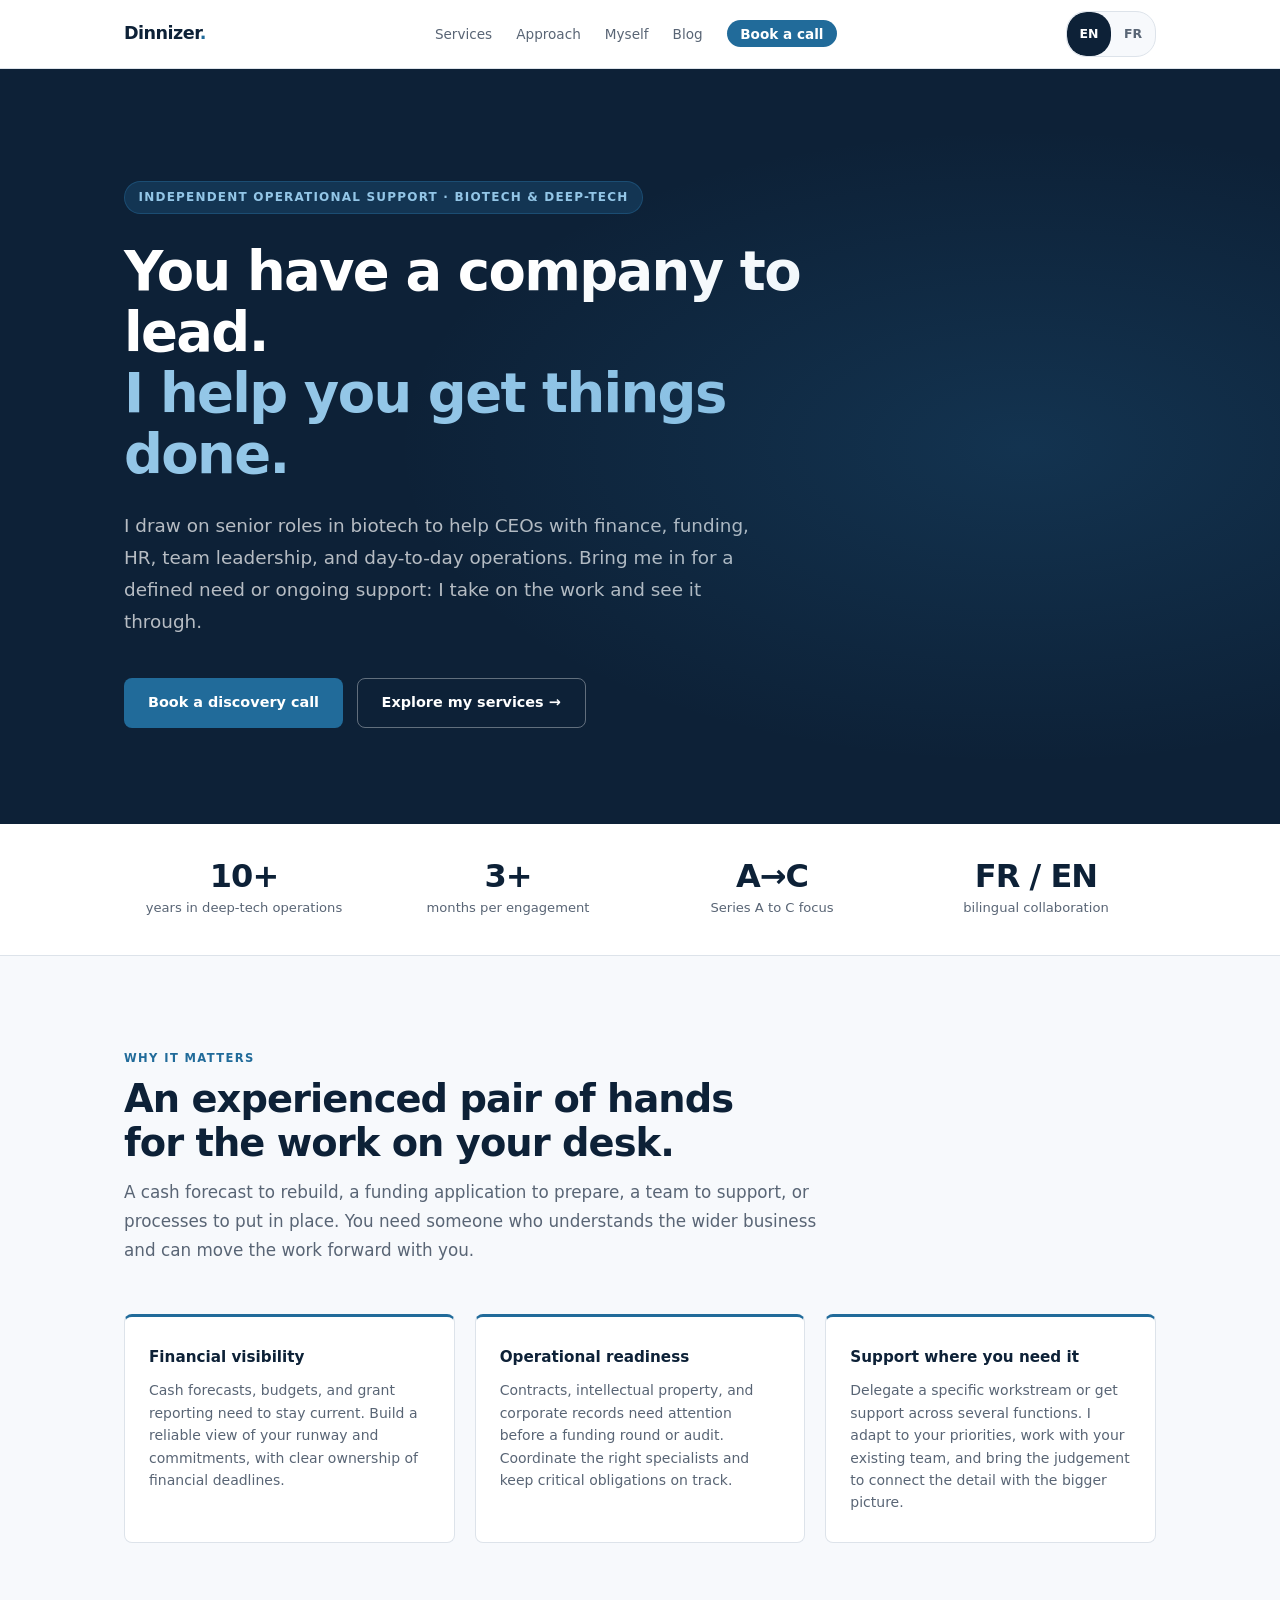
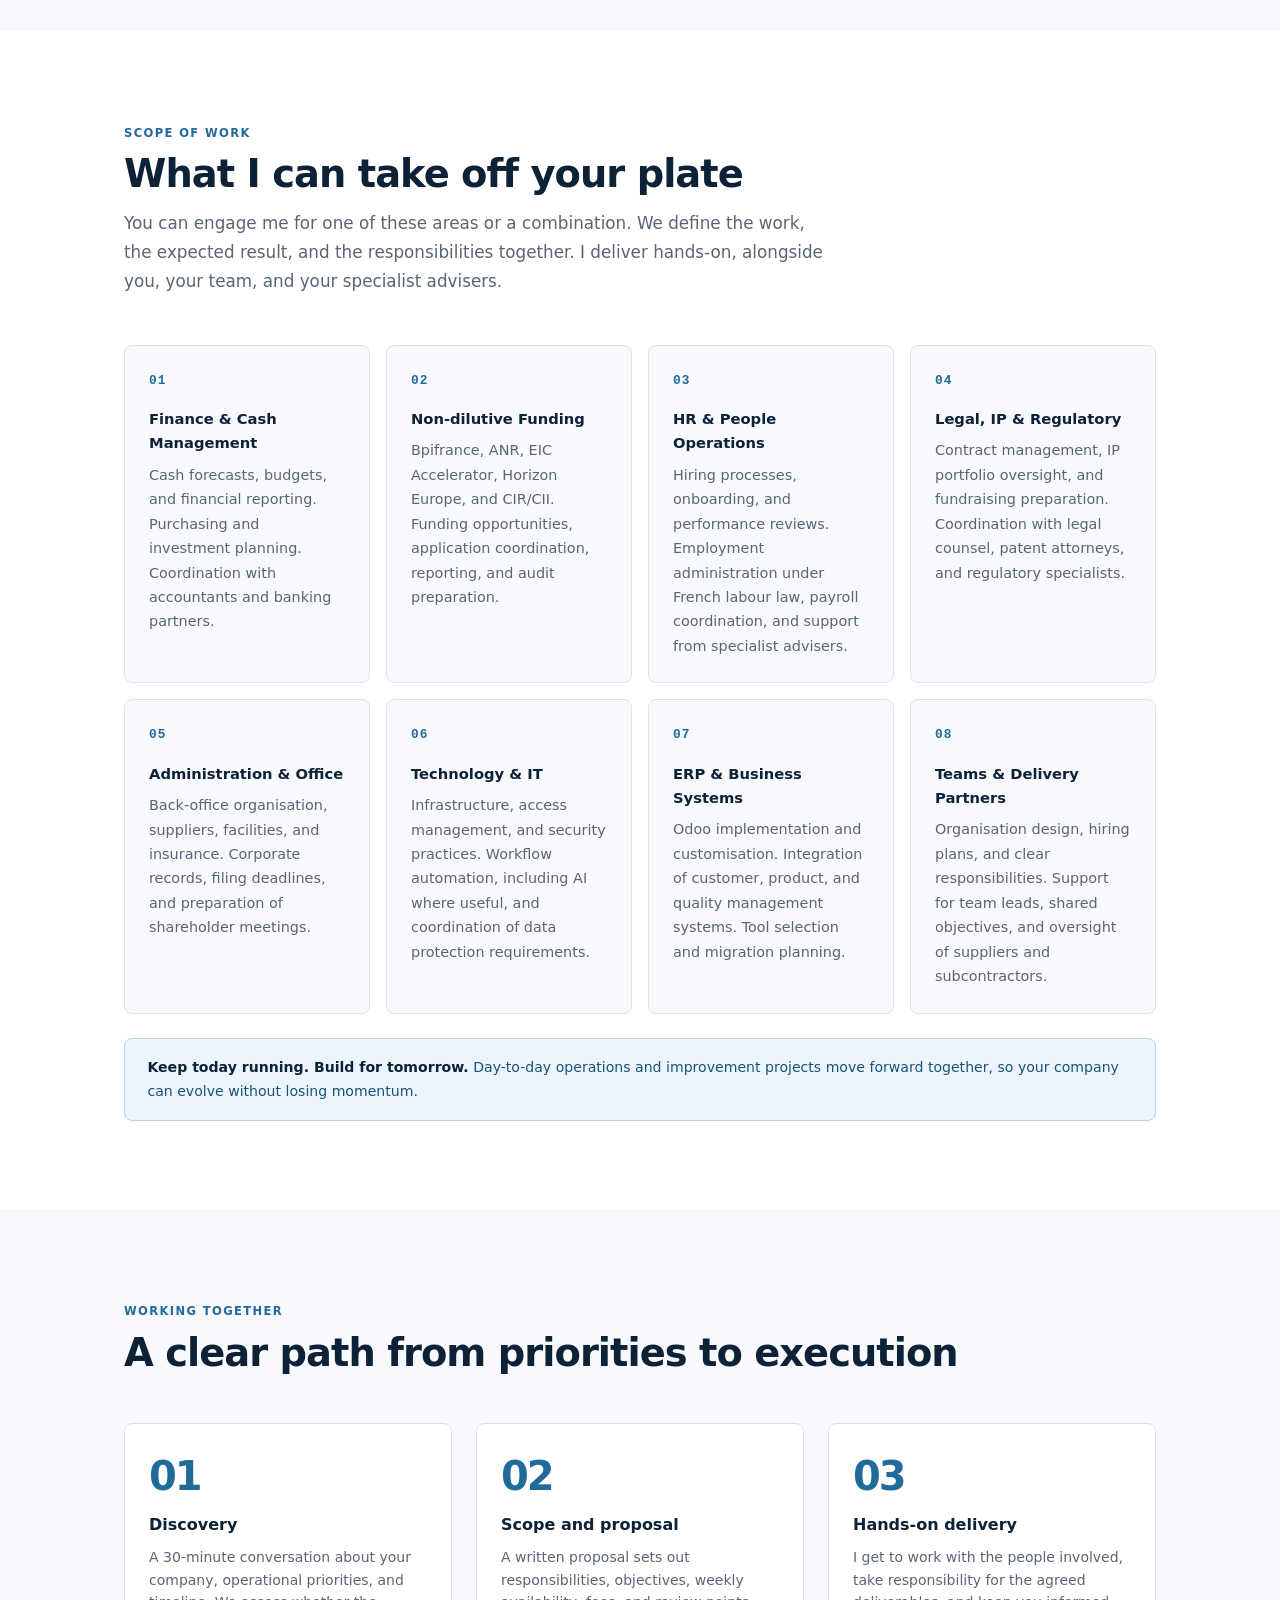
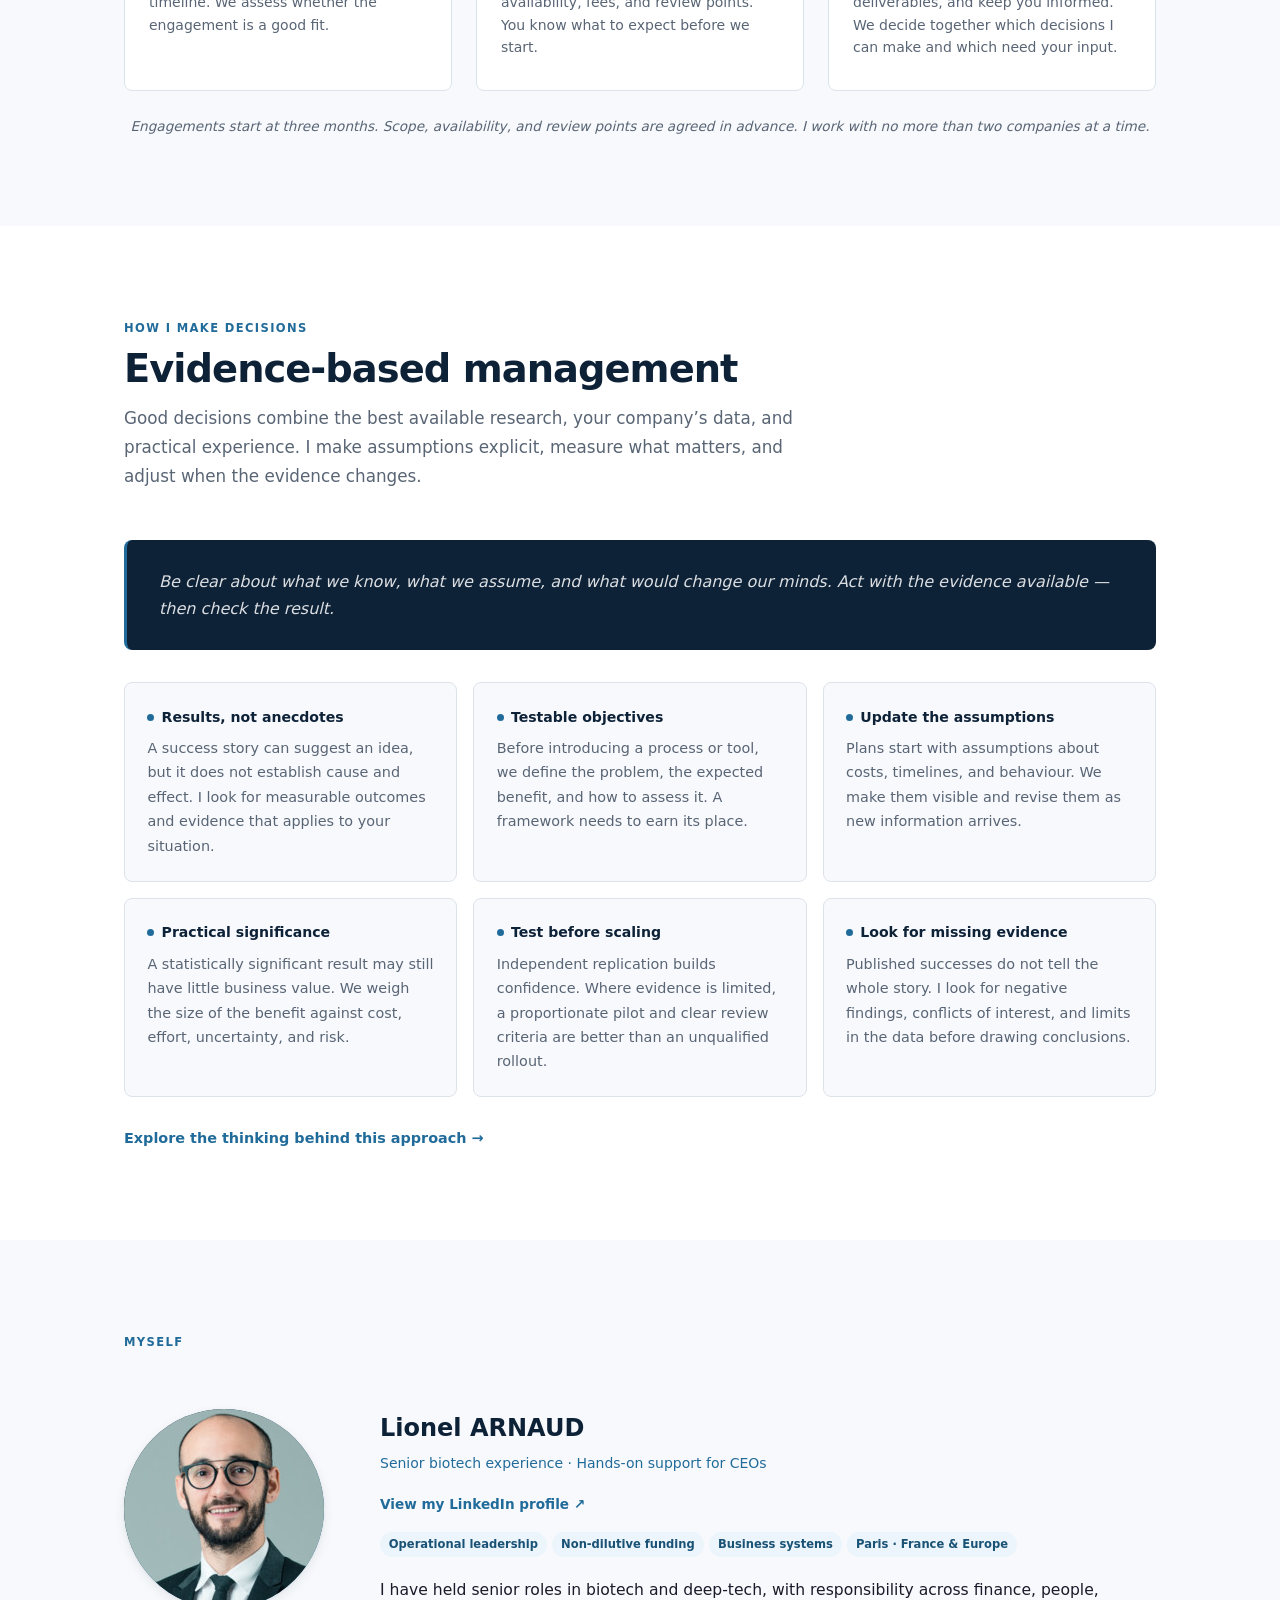
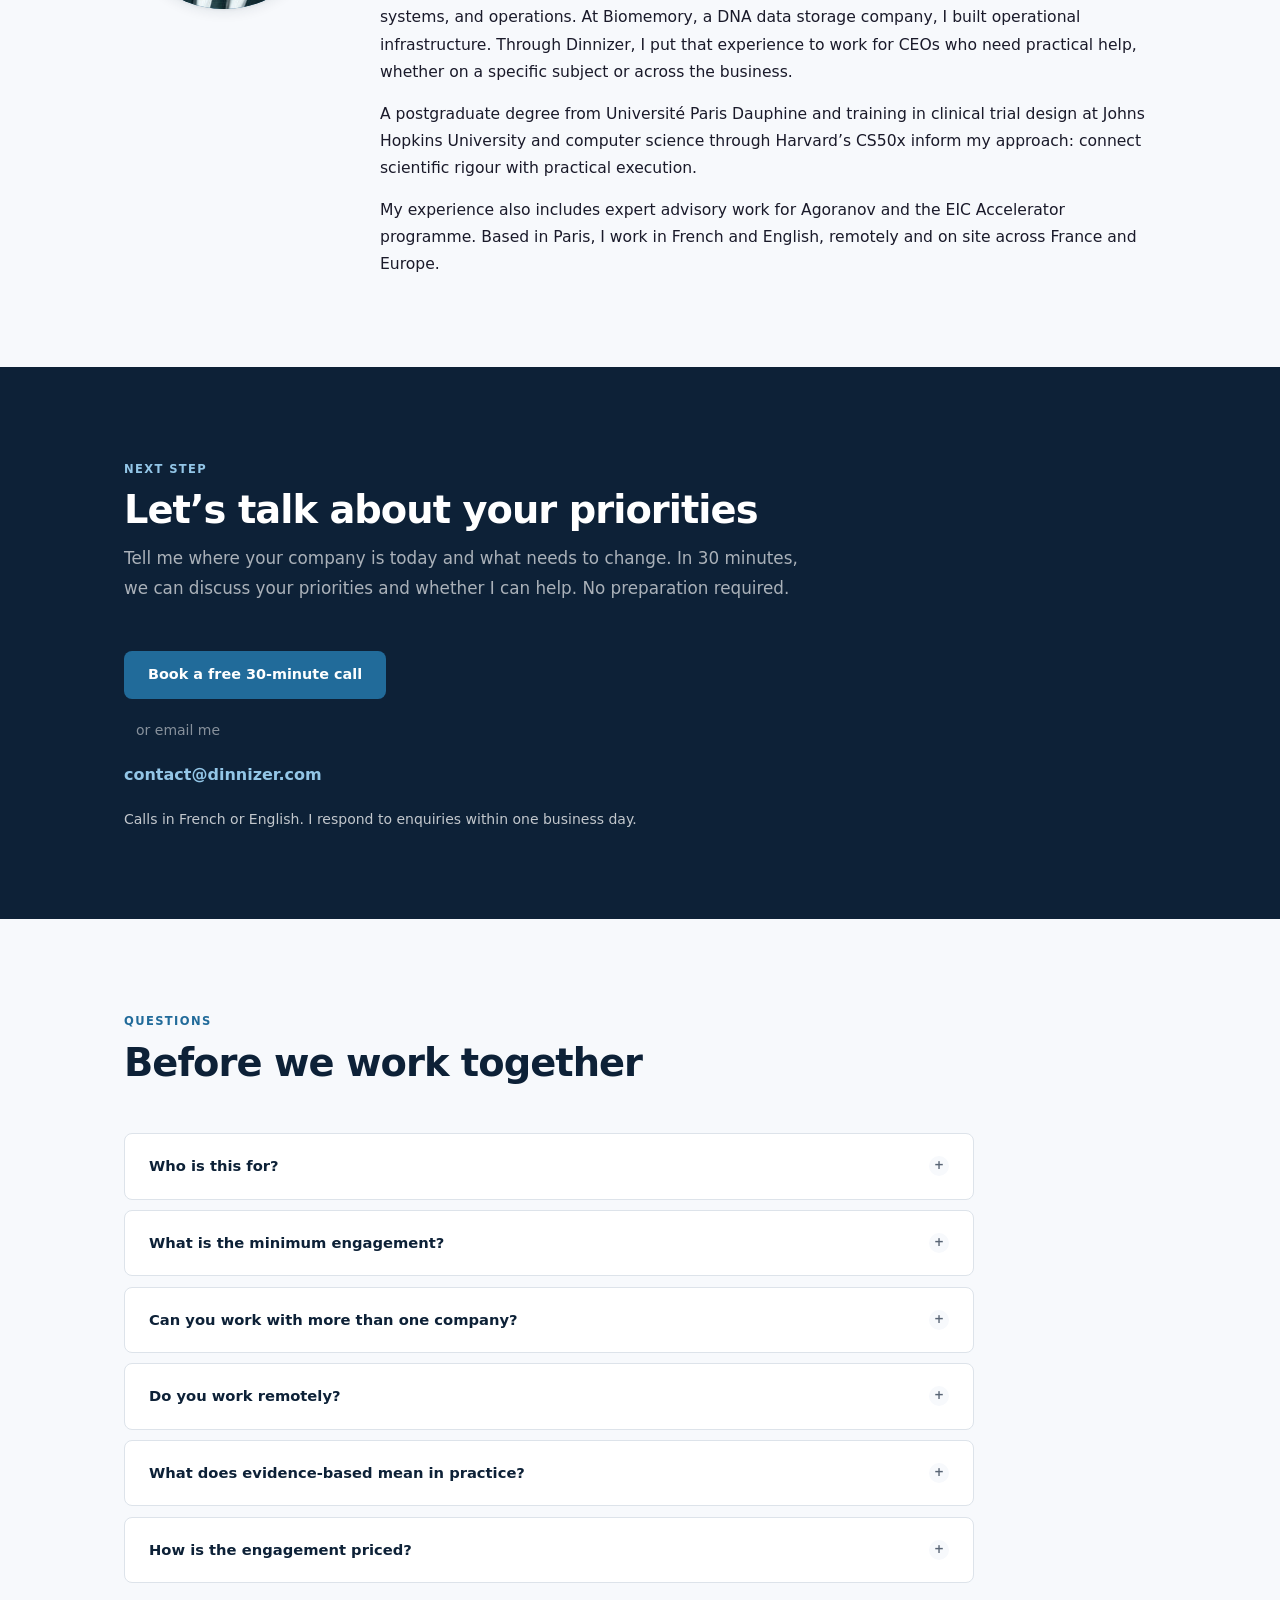
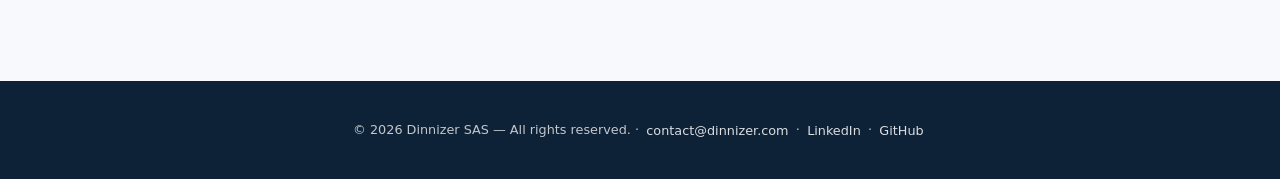
==== commit 0197694f: "Position Dinnizer as hands-on support for current CEOs" ====
--- a/site/index.html
+++ b/site/index.html
@@ -3,13 +3,13 @@
 <head>
   <meta charset="UTF-8">
   <meta name="viewport" content="width=device-width, initial-scale=1.0">
-  <meta name="description" content="Hands-on operational leadership for deep-tech and biotech companies. Lionel ARNAUD, fractional Deputy CEO: finance, people, systems, and execution. Based in Paris.">
-  <title data-i18n-title="page.home">Dinnizer — Fractional Deputy CEO for deep-tech</title>
+  <meta name="description" content="Experienced, hands-on support for biotech and deep-tech CEOs. Lionel ARNAUD helps with finance, funding, HR, team leadership, and operations. Based in Paris.">
+  <title data-i18n-title="page.home">Dinnizer — Hands-on support for biotech &amp; deep-tech CEOs</title>
   <link rel="canonical" href="https://www.dinnizer.com/">
   <link rel="stylesheet" href="css/style.css?v=20260927">
   <link rel="icon" href="data:image/svg+xml,<svg xmlns='http://www.w3.org/2000/svg' viewBox='0 0 100 100'><rect width='100' height='100' rx='18' fill='%230D2137'/><text y='.88em' x='.1em' font-size='68' font-family='system-ui' font-weight='800' fill='%232E86C1'>D</text></svg>">
-  <meta property="og:title" content="Dinnizer — Fractional Deputy CEO for deep-tech">
-  <meta property="og:description" content="You built the technology. I’ll build the company around it. Hands-on operational leadership with Lionel ARNAUD.">
+  <meta property="og:title" content="Dinnizer — Hands-on support for biotech &amp; deep-tech CEOs">
+  <meta property="og:description" content="Senior biotech experience, put to work on your priorities. Finance, funding, HR, team leadership, and operational support with Lionel ARNAUD.">
   <meta property="og:type" content="website">
   <meta property="og:url" content="https://www.dinnizer.com/">
 </head>
@@ -37,9 +37,9 @@
 <main id="main-content" tabindex="-1">
 <section id="hero">
   <div class="container">
-    <span class="hero-label" data-i18n="hero.label">Fractional Deputy CEO · Deep-tech · Biotech</span>
-    <h1><span data-i18n="hero.h1a">You built the technology.</span><br><span class="accent" data-i18n="hero.h1b">I’ll build the company around it.</span></h1>
-    <p class="hero-sub" data-i18n="hero.sub">Hands-on operational leadership for growing deep-tech and biotech companies. I work alongside your CEO to manage finance, people, systems, and day-to-day execution — on a part-time basis.</p>
+    <span class="hero-label" data-i18n="hero.label">Independent operational support · Biotech &amp; Deep-tech</span>
+    <h1><span data-i18n="hero.h1a">You have a company to lead.</span><br><span class="accent" data-i18n="hero.h1b">I help you get things done.</span></h1>
+    <p class="hero-sub" data-i18n="hero.sub">I draw on senior roles in biotech to help CEOs with finance, funding, HR, team leadership, and day-to-day operations. Bring me in for a defined need or ongoing support: I take on the work and see it through.</p>
     <div class="hero-ctas">
       <a href="#book" class="btn btn-primary" data-i18n="hero.cta1">Book a discovery call</a>
       <a href="#services" class="btn btn-outline" data-i18n="hero.cta2">Explore my services →</a>
@@ -58,13 +58,13 @@
   <div class="container">
     <div class="section-header">
       <span class="section-label" data-i18n="problem.label">Why it matters</span>
-      <h2 data-i18n="problem.h2">Operations need leadership. They shouldn’t need all of your time.</h2>
-      <p data-i18n="problem.intro">As your company grows, payroll, cash planning, contracts, and systems need dedicated attention. I take responsibility for the agreed operational scope so you can focus on your technology, customers, and next stage of growth.</p>
+      <h2 data-i18n="problem.h2">An experienced pair of hands for the work on your desk.</h2>
+      <p data-i18n="problem.intro">A cash forecast to rebuild, a funding application to prepare, a team to support, or processes to put in place. You need someone who understands the wider business and can move the work forward with you.</p>
     </div>
     <div class="problem-grid">
       <div class="problem-card"><h3 data-i18n="problem.p1.title">Financial visibility</h3><p data-i18n="problem.p1.desc">Cash forecasts, budgets, and grant reporting need to stay current. Build a reliable view of your runway and commitments, with clear ownership of financial deadlines.</p></div>
       <div class="problem-card"><h3 data-i18n="problem.p2.title">Operational readiness</h3><p data-i18n="problem.p2.desc">Contracts, intellectual property, and corporate records need attention before a funding round or audit. Coordinate the right specialists and keep critical obligations on track.</p></div>
-      <div class="problem-card"><h3 data-i18n="problem.p3.title">Leadership at the right scale</h3><p data-i18n="problem.p3.desc">You may need experienced operational leadership before a full-time executive makes sense. A fractional Deputy CEO joins your team with an agreed scope, time commitment, and handover plan.</p></div>
+      <div class="problem-card"><h3 data-i18n="problem.p3.title">Support where you need it</h3><p data-i18n="problem.p3.desc">Delegate a specific workstream or get support across several functions. I adapt to your priorities, work with your existing team, and bring the judgement to connect the detail with the bigger picture.</p></div>
     </div>
   </div>
 </section>
@@ -72,8 +72,8 @@
   <div class="container">
     <div class="section-header">
       <span class="section-label" data-i18n="services.label">Scope of work</span>
-      <h2 data-i18n="services.h2">The operations behind your next stage of growth</h2>
-      <p data-i18n="services.intro">We agree the priorities together. I lead delivery, report directly to the CEO, and coordinate your team and specialist advisers across the functions you need.</p>
+      <h2 data-i18n="services.h2">What I can take off your plate</h2>
+      <p data-i18n="services.intro">You can engage me for one of these areas or a combination. We define the work, the expected result, and the responsibilities together. I deliver hands-on, alongside you, your team, and your specialist advisers.</p>
     </div>
     <div class="services-grid">
       <div class="service-card"><span class="service-icon" aria-hidden="true">01</span><h3 data-i18n="services.s1.title">Finance &amp; Cash Management</h3><p data-i18n="services.s1.desc">Cash forecasts, budgets, and financial reporting. Purchasing and investment planning. Coordination with accountants and banking partners.</p></div>
@@ -94,7 +94,7 @@
     <div class="how-grid">
       <div class="how-step"><div class="how-step-n" data-i18n="how.step1.n">01</div><h3 data-i18n="how.step1.t">Discovery</h3><p data-i18n="how.step1.d">A 30-minute conversation about your company, operational priorities, and timeline. We assess whether the engagement is a good fit.</p></div>
       <div class="how-step"><div class="how-step-n" data-i18n="how.step2.n">02</div><h3 data-i18n="how.step2.t">Scope and proposal</h3><p data-i18n="how.step2.d">A written proposal sets out responsibilities, objectives, weekly availability, fees, and review points. You know what to expect before we start.</p></div>
-      <div class="how-step"><div class="how-step-n" data-i18n="how.step3.n">03</div><h3 data-i18n="how.step3.t">Integration and delivery</h3><p data-i18n="how.step3.d">I join your team, lead the agreed functions, and report weekly to the CEO. Decision-making authority and escalation routes are defined at the outset.</p></div>
+      <div class="how-step"><div class="how-step-n" data-i18n="how.step3.n">03</div><h3 data-i18n="how.step3.t">Hands-on delivery</h3><p data-i18n="how.step3.d">I get to work with the people involved, take responsibility for the agreed deliverables, and keep you informed. We decide together which decisions I can make and which need your input.</p></div>
     </div>
     <p class="how-note" data-i18n="how.note">Engagements start at three months. Scope, availability, and review points are agreed in advance. I work with no more than two companies at a time.</p>
   </div>
@@ -121,13 +121,13 @@
       <div class="about-avatar"><img src="img/lionel-arnaud.jpg" alt="Lionel ARNAUD" width="200" height="200" loading="lazy" decoding="async"></div>
       <div>
         <h2 class="about-name" data-i18n="about.h2">Lionel ARNAUD</h2>
-        <p class="about-role" data-i18n="about.role">Operations leader · Biotech &amp; Deep-tech</p>
+        <p class="about-role" data-i18n="about.role">Senior biotech experience · Hands-on support for CEOs</p>
         <a class="about-linkedin" href="https://www.linkedin.com/in/lionel-arnaud-423baa21/" target="_blank" rel="noopener noreferrer" data-i18n="about.linkedin">View my LinkedIn profile ↗</a>
         <div class="about-tags"><span class="tag" data-i18n="about.tag1">Operational leadership</span><span class="tag" data-i18n="about.tag2">Non-dilutive funding</span><span class="tag" data-i18n="about.tag3">Business systems</span><span class="tag" data-i18n="about.tag4">Paris · France &amp; Europe</span></div>
         <div class="about-bio">
-          <p data-i18n="about.bio1">I bring a decade of operational leadership in biotech and deep-tech, including building operational infrastructure at Biomemory, a DNA data storage company. My experience also includes expert advisory work for Agoranov and the European Innovation Council’s EIC Accelerator programme.</p>
+          <p data-i18n="about.bio1">I have held senior roles in biotech and deep-tech, with responsibility across finance, people, systems, and operations. At Biomemory, a DNA data storage company, I built operational infrastructure. Through Dinnizer, I put that experience to work for CEOs who need practical help, whether on a specific subject or across the business.</p>
           <p data-i18n="about.bio2">A postgraduate degree from Université Paris Dauphine and training in clinical trial design at Johns Hopkins University and computer science through Harvard’s CS50x inform my approach: connect scientific rigour with practical execution.</p>
-          <p data-i18n="about.bio3">Based in Paris, I work in French and English, remotely and on site across France and Europe.</p>
+          <p data-i18n="about.bio3">My experience also includes expert advisory work for Agoranov and the EIC Accelerator programme. Based in Paris, I work in French and English, remotely and on site across France and Europe.</p>
         </div>
       </div>
     </div>
@@ -148,7 +148,7 @@
   <div class="container">
     <div class="section-header"><span class="section-label" data-i18n="faq.label">Questions</span><h2 data-i18n="faq.h2">Before we work together</h2></div>
     <div class="faq-list">
-      <details class="faq-item"><summary class="faq-question"><span data-i18n="faq.q1">Who is this for?</span><span class="faq-icon" aria-hidden="true">+</span></summary><div class="faq-answer" data-i18n="faq.a1">Deep-tech and biotech companies from Series A to C, typically with 10 to 80 people. The CEO needs to delegate operational leadership, but a full-time executive hire may not yet be the right fit.</div></details>
+      <details class="faq-item"><summary class="faq-question"><span data-i18n="faq.q1">Who is this for?</span><span class="faq-icon" aria-hidden="true">+</span></summary><div class="faq-answer" data-i18n="faq.a1">CEOs and leadership teams in biotech and deep-tech who need experienced, hands-on help. You might have a financial or HR priority, a team to support, or several operational subjects that need attention. The work is scoped around your needs.</div></details>
       <details class="faq-item"><summary class="faq-question"><span data-i18n="faq.q2">What is the minimum engagement?</span><span class="faq-icon" aria-hidden="true">+</span></summary><div class="faq-answer" data-i18n="faq.a2">The minimum engagement is three months. Duration depends on your priorities and is agreed in the proposal. The aim is to build processes, support your team, and prepare a clear handover.</div></details>
       <details class="faq-item"><summary class="faq-question"><span data-i18n="faq.q3">Can you work with more than one company?</span><span class="faq-icon" aria-hidden="true">+</span></summary><div class="faq-answer" data-i18n="faq.a3">I work with no more than two companies at a time. Weekly availability is agreed before the engagement starts. An exclusive engagement can be discussed if needed.</div></details>
       <details class="faq-item"><summary class="faq-question"><span data-i18n="faq.q4">Do you work remotely?</span><span class="faq-icon" aria-hidden="true">+</span></summary><div class="faq-answer" data-i18n="faq.a4">Both remotely and on site. I am based in Paris and work across France and Europe, with travel and team presence agreed for each engagement.</div></details>
@@ -159,6 +159,6 @@
 </section>
 </main>
 <footer><div class="container"><span data-i18n="footer.copy">© 2026 Dinnizer SAS — All rights reserved.</span> · <a href="mailto:contact@dinnizer.com">contact@dinnizer.com</a> · <a href="https://www.linkedin.com/in/lionel-arnaud-423baa21/" target="_blank" rel="noopener noreferrer">LinkedIn</a> · <a href="https://github.com/djspatule/dinnizer-website" target="_blank" rel="noopener noreferrer">GitHub</a></div></footer>
-<script src="js/i18n.js?v=20260927" defer></script>
+<script src="js/i18n.js?v=20260928" defer></script>
 </body>
 </html>
